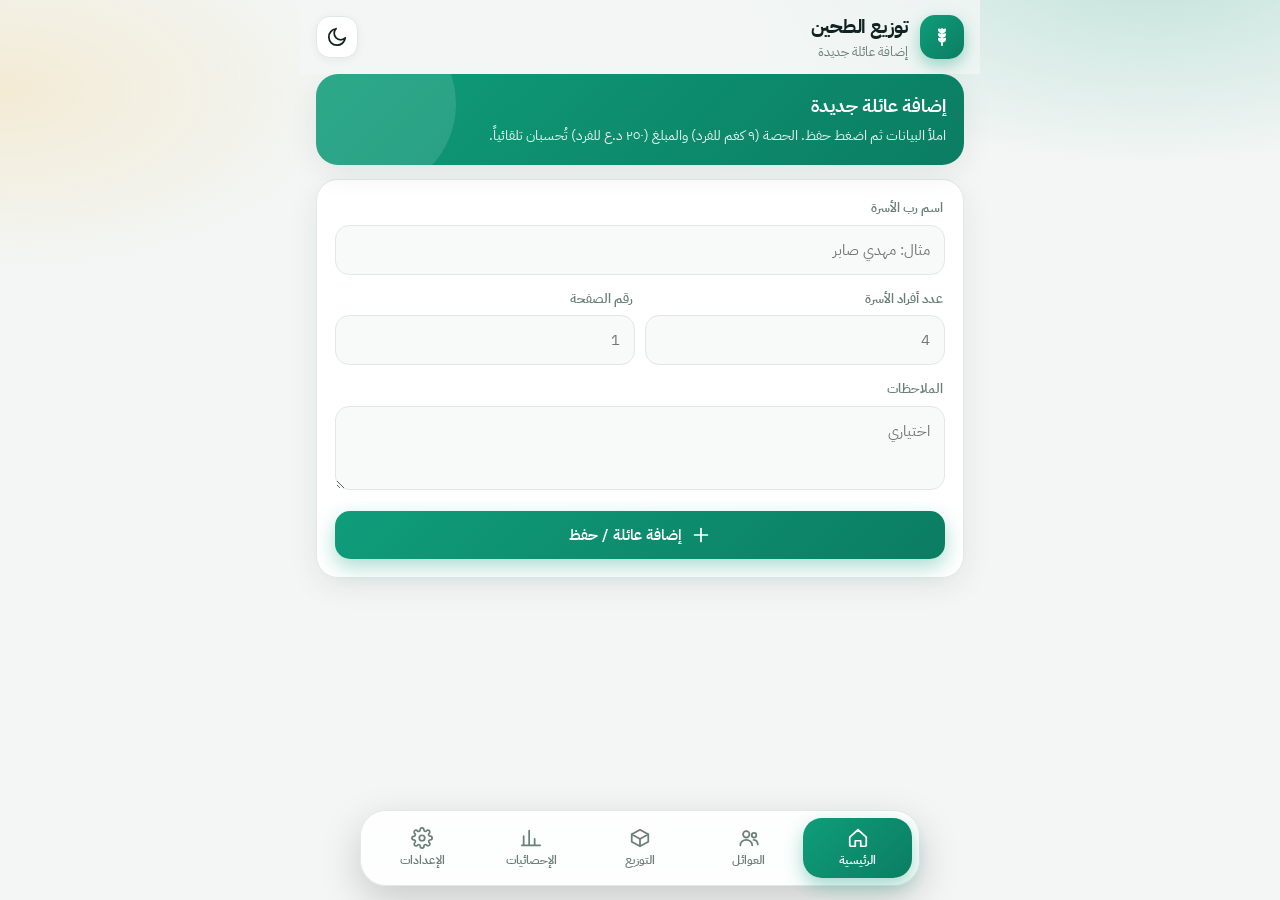
==== app/src/main/assets/index.html @ 9b593fbb "Organize Android project and add APK build workflow with flour icon" ====
<!DOCTYPE html>
<html lang="ar" dir="rtl">
<head>
<meta charset="UTF-8">
<meta name="viewport" content="width=device-width,initial-scale=1,viewport-fit=cover,user-scalable=no">
<meta name="theme-color" content="#0f9d7a">
<meta name="apple-mobile-web-app-capable" content="yes">
<meta name="mobile-web-app-capable" content="yes">
<title>توزيع الطحين</title>
<link rel="manifest" href="manifest.json">
<link rel="icon" href="icon.svg" type="image/svg+xml">
<link rel="preconnect" href="https://fonts.googleapis.com">
<link rel="preconnect" href="https://fonts.gstatic.com" crossorigin>
<link href="https://fonts.googleapis.com/css2?family=IBM+Plex+Sans+Arabic:wght@400;500;600;700&family=Tajawal:wght@400;500;700;800&display=swap" rel="stylesheet">
<style>
:root{
  --bg:#f3f6f5;--bg2:#e6efec;--card:#ffffff;--card2:#f7faf9;--text:#10231e;--muted:#6b7f79;--line:#e0e9e6;
  --pri:#0f9d7a;--pri2:#0b7d62;--pri-soft:#dff5ee;--gold:#f5b942;--gold-soft:#fff3d6;
  --red:#e5484d;--red-soft:#fdeaea;--blue:#3b82f6;--blue-soft:#e6f0ff;--amber:#e08a00;--amber-soft:#fff1d9;
  --shadow:0 8px 30px rgba(16,35,30,.08);--shadow2:0 2px 10px rgba(16,35,30,.06);--r:22px;
  --font:'IBM Plex Sans Arabic','Tajawal',system-ui,-apple-system,'Segoe UI',Tahoma,sans-serif;
}
[data-theme=dark]{
  --bg:#0b1512;--bg2:#10201b;--card:#13241f;--card2:#183029;--text:#e8f3ef;--muted:#8fa8a0;--line:#223a33;
  --pri:#21c49b;--pri2:#16a681;--pri-soft:#12392f;--gold:#f5c35c;--gold-soft:#3a2f14;
  --red:#ff6b70;--red-soft:#3a1a1c;--blue:#6aa3ff;--blue-soft:#14284a;--amber:#ffb23f;--amber-soft:#3a2b10;
  --shadow:0 8px 30px rgba(0,0,0,.35);--shadow2:0 2px 10px rgba(0,0,0,.3);
}
*{box-sizing:border-box;-webkit-tap-highlight-color:transparent}
html,body{margin:0;padding:0}
body{font-family:var(--font);background:var(--bg);color:var(--text);min-height:100vh;overflow-x:hidden;font-size:15px;line-height:1.6}
body::before{content:"";position:fixed;inset:0;z-index:-1;background:
  radial-gradient(600px 300px at 90% -5%,color-mix(in srgb,var(--pri) 22%,transparent),transparent 70%),
  radial-gradient(500px 260px at 0% 10%,color-mix(in srgb,var(--gold) 18%,transparent),transparent 70%)}
button,input,select,textarea{font-family:inherit;font-size:inherit;color:inherit}
.app{max-width:680px;margin:0 auto;padding:0 16px calc(120px + env(safe-area-inset-bottom))}
header.top{position:sticky;top:0;z-index:20;margin:0 -16px;padding:calc(12px + env(safe-area-inset-top)) 16px 12px;display:flex;align-items:center;gap:12px;
  background:color-mix(in srgb,var(--bg) 78%,transparent);backdrop-filter:blur(16px);-webkit-backdrop-filter:blur(16px)}
.logo{width:44px;height:44px;border-radius:15px;background:linear-gradient(135deg,var(--pri),var(--pri2));display:grid;place-items:center;color:#fff;box-shadow:0 6px 16px color-mix(in srgb,var(--pri) 40%,transparent)}
.titles{flex:1;min-width:0}
.titles h1{margin:0;font-size:19px;font-weight:700;letter-spacing:-.2px}
.titles p{margin:0;font-size:12.5px;color:var(--muted)}
.icon-btn{width:42px;height:42px;border-radius:14px;border:1px solid var(--line);background:var(--card);display:grid;place-items:center;cursor:pointer;box-shadow:var(--shadow2);transition:.2s}
.icon-btn:active{transform:scale(.92)}
svg.i{width:22px;height:22px;stroke:currentColor;fill:none;stroke-width:1.9;stroke-linecap:round;stroke-linejoin:round;flex:none}
/* pages */
main{position:relative}
.page{display:none}
.page.active{display:block}
.page.from-left{animation:fromLeft .38s cubic-bezier(.2,.8,.2,1)}
.page.from-right{animation:fromRight .38s cubic-bezier(.2,.8,.2,1)}
.page.fade{animation:fade .3s ease}
@keyframes fromLeft{from{opacity:0;transform:translateX(-46px) scale(.98)}to{opacity:1;transform:none}}
@keyframes fromRight{from{opacity:0;transform:translateX(46px) scale(.98)}to{opacity:1;transform:none}}
@keyframes fade{from{opacity:0}to{opacity:1}}
.page-title{display:flex;align-items:center;gap:10px;margin:8px 2px 14px}
.page-title h2{margin:0;font-size:22px;font-weight:700}
.page-title .pill{margin-inline-start:auto}
.card{background:var(--card);border:1px solid var(--line);border-radius:var(--r);padding:18px;box-shadow:var(--shadow);margin-bottom:14px}
.hero{background:linear-gradient(135deg,var(--pri),var(--pri2));color:#fff;border:none;position:relative;overflow:hidden}
.hero::after{content:"";position:absolute;width:180px;height:180px;border-radius:50%;background:rgba(255,255,255,.12);left:-40px;top:-60px}
.hero h3{margin:0 0 4px;font-size:18px}.hero p{margin:0;opacity:.9;font-size:13.5px}
label.f{display:block;font-size:13px;font-weight:600;color:var(--muted);margin:0 2px 6px}
.field{margin-bottom:14px}
input[type=text],input[type=number],input[type=password],input[type=url],input[type=search],select,textarea{
  width:100%;padding:13px 14px;border-radius:14px;border:1.5px solid var(--line);background:var(--card2);outline:none;transition:.2s;appearance:none;-webkit-appearance:none}
textarea{resize:vertical;min-height:84px}
input:focus,select:focus,textarea:focus{border-color:var(--pri);box-shadow:0 0 0 4px color-mix(in srgb,var(--pri) 18%,transparent);background:var(--card)}
select{background-image:url("data:image/svg+xml,%3Csvg xmlns='http://www.w3.org/2000/svg' width='14' height='14' viewBox='0 0 24 24' fill='none' stroke='%23889' stroke-width='2.5'%3E%3Cpath d='M6 9l6 6 6-6'/%3E%3C/svg%3E");background-repeat:no-repeat;background-position:14px center;padding-inline-start:36px}
.search{position:relative}
.search svg{position:absolute;inset-inline-start:14px;top:50%;transform:translateY(-50%);color:var(--muted);width:20px;height:20px}
.search input{padding-inline-start:44px}
.btn{display:inline-flex;align-items:center;justify-content:center;gap:8px;padding:13px 18px;border-radius:15px;border:none;font-weight:600;cursor:pointer;transition:.18s;background:var(--pri-soft);color:var(--pri2);white-space:nowrap}
[data-theme=dark] .btn{color:var(--pri)}
.btn:active{transform:scale(.96)}
.btn.primary{background:linear-gradient(135deg,var(--pri),var(--pri2));color:#fff;box-shadow:0 8px 20px color-mix(in srgb,var(--pri) 35%,transparent)}
.btn.danger{background:var(--red-soft);color:var(--red)}
.btn.gold{background:var(--gold-soft);color:var(--amber)}
.btn.blue{background:var(--blue-soft);color:var(--blue)}
.btn.ghost{background:var(--card2);color:var(--text);border:1px solid var(--line)}
.btn.block{width:100%}
.btn.sm{padding:9px 12px;font-size:13px;border-radius:12px}
.btn[disabled]{opacity:.5;pointer-events:none}
.row{display:flex;gap:10px;flex-wrap:wrap}
.row>*{flex:1}
.muted{color:var(--muted)}
.pill{display:inline-flex;align-items:center;gap:6px;padding:4px 11px;border-radius:99px;font-size:12.5px;font-weight:600;background:var(--pri-soft);color:var(--pri2)}
[data-theme=dark] .pill{color:var(--pri)}
.pill.full{background:var(--pri-soft);color:var(--pri2)}
.pill.part{background:var(--amber-soft);color:var(--amber)}
.pill.none{background:var(--red-soft);color:var(--red)}
.pill.ok{background:var(--pri-soft);color:var(--pri2)}
.pill.bad{background:var(--red-soft);color:var(--red)}
.sticky-tools{position:sticky;top:calc(68px + env(safe-area-inset-top));z-index:10;background:color-mix(in srgb,var(--bg) 85%,transparent);backdrop-filter:blur(12px);-webkit-backdrop-filter:blur(12px);margin:0 -16px 12px;padding:6px 16px}
/* family card */
.fam-head{display:flex;gap:12px;align-items:center;margin-bottom:12px}
.avatar{width:46px;height:46px;border-radius:16px;background:linear-gradient(135deg,var(--gold),#ec9c1d);color:#fff;font-weight:800;display:grid;place-items:center;font-size:19px}
.fam-head h3{margin:0;font-size:17px;font-weight:700}
.grid2{display:grid;grid-template-columns:1fr 1fr;gap:8px}
.kv{background:var(--card2);border:1px solid var(--line);border-radius:14px;padding:10px 12px}
.kv small{display:block;color:var(--muted);font-size:12px}
.kv b{font-size:15px;font-weight:700}
.kv.wide{grid-column:1/-1}
.note{margin-top:10px;background:var(--gold-soft);color:var(--amber);padding:9px 12px;border-radius:12px;font-size:13.5px}
.linked{margin-top:10px;background:var(--blue-soft);color:var(--blue);padding:9px 12px;border-radius:12px;font-size:13.5px}
.actions{display:grid;grid-template-columns:1fr 1fr;gap:8px;margin-top:12px}
/* dist */
.line{display:flex;justify-content:space-between;gap:10px;padding:9px 0;border-bottom:1px dashed var(--line)}
.line:last-of-type{border-bottom:none}
.line span:first-child{color:var(--muted)}
.line b{font-weight:600;text-align:left}
.check{display:flex;align-items:center;gap:12px;padding:13px 14px;border:1.5px solid var(--line);border-radius:16px;background:var(--card2);cursor:pointer;margin-top:10px;transition:.2s;user-select:none}
.check input{display:none}
.check .box{width:26px;height:26px;border-radius:9px;border:2px solid var(--muted);display:grid;place-items:center;transition:.2s;flex:none;color:transparent}
.check input:checked+.box{background:var(--pri);border-color:var(--pri);color:#fff}
.check input:checked~.t{color:var(--pri2)}
.check.off{opacity:.55;pointer-events:none}
.seg{display:flex;background:var(--card2);border:1px solid var(--line);border-radius:15px;padding:4px;gap:4px;margin-bottom:12px}
.seg button{flex:1;border:none;background:none;padding:10px;border-radius:12px;font-weight:600;cursor:pointer;color:var(--muted);transition:.2s}
.seg button.on{background:var(--card);color:var(--pri2);box-shadow:var(--shadow2)}
[data-theme=dark] .seg button.on{color:var(--pri)}
.member-mini{display:flex;align-items:center;justify-content:space-between;padding:10px 12px;background:var(--card2);border:1px solid var(--line);border-radius:14px;margin-top:8px}
.joint-tag{display:inline-flex;gap:6px;align-items:center;font-size:12.5px;color:var(--blue);background:var(--blue-soft);padding:3px 10px;border-radius:99px;font-weight:600}
.varmark{display:flex;align-items:center;justify-content:space-between;gap:8px;margin-bottom:12px;padding:9px 12px;border-radius:12px;font-weight:700;font-size:13.5px}
.varmark.add{background:var(--pri-soft);color:var(--pri2)}.varmark.del{background:var(--red-soft);color:var(--red)}
.varmark small{font-weight:500;opacity:.8}.varmark button{border:none;background:rgba(0,0,0,.08);color:inherit;border-radius:9px;padding:4px 10px;cursor:pointer;font-weight:600}
.empty{text-align:center;color:var(--muted);padding:38px 12px}
.empty svg{width:54px;height:54px;opacity:.5;margin-bottom:8px}
/* stats */
.stats{display:grid;grid-template-columns:1fr 1fr;gap:10px;margin-bottom:14px}
.stat{background:var(--card);border:1px solid var(--line);border-radius:20px;padding:14px;box-shadow:var(--shadow2)}
.stat small{color:var(--muted);font-size:12.5px;display:block}
.stat b{font-size:22px;font-weight:800;display:block;margin-top:2px}
.stat .s{font-size:12.5px;color:var(--muted)}
.stat.g{background:linear-gradient(135deg,var(--pri),var(--pri2));color:#fff;border:none}
.stat.g small,.stat.g .s{color:rgba(255,255,255,.85)}
.stat.y{background:linear-gradient(135deg,var(--gold),#ec9c1d);color:#fff;border:none}
.stat.y small,.stat.y .s{color:rgba(255,255,255,.9)}
details.acc{background:var(--card);border:1px solid var(--line);border-radius:20px;margin-bottom:10px;box-shadow:var(--shadow2);overflow:hidden}
details.acc summary{list-style:none;padding:15px 16px;font-weight:700;cursor:pointer;display:flex;align-items:center;gap:10px}
details.acc summary::-webkit-details-marker{display:none}
details.acc summary .chev{margin-inline-start:auto;transition:.25s}
details.acc[open] summary .chev{transform:rotate(180deg)}
details.acc .body{padding:0 16px 16px}
ol.names{margin:12px 0 0;padding:0;list-style:none;counter-reset:n;max-height:340px;overflow:auto}
ol.names li{counter-increment:n;display:flex;gap:12px;align-items:center;padding:10px 4px;border-bottom:1px dashed var(--line)}
ol.names li::before{content:counter(n);min-width:30px;height:30px;border-radius:10px;background:var(--pri-soft);color:var(--pri2);font-weight:700;font-size:13px;display:grid;place-items:center}
[data-theme=dark] ol.names li::before{color:var(--pri)}
.chips{display:flex;flex-wrap:wrap;gap:8px}
.chip{padding:10px 16px;border-radius:14px;border:1.5px solid var(--line);background:var(--card2);cursor:pointer;font-weight:600;transition:.2s}
.chip.on{background:var(--pri);color:#fff;border-color:var(--pri);box-shadow:0 6px 14px color-mix(in srgb,var(--pri) 30%,transparent)}
/* nav */
nav.dock{position:fixed;z-index:30;bottom:calc(14px + env(safe-area-inset-bottom));left:50%;transform:translateX(-50%);width:min(560px,calc(100% - 24px));
  display:flex;padding:7px;border-radius:26px;background:color-mix(in srgb,var(--card) 82%,transparent);backdrop-filter:blur(22px);-webkit-backdrop-filter:blur(22px);
  border:1px solid var(--line);box-shadow:0 14px 40px rgba(0,0,0,.18)}
nav.dock button{flex:1;border:none;background:none;display:flex;flex-direction:column;align-items:center;gap:3px;padding:9px 2px;border-radius:19px;color:var(--muted);font-size:11.5px;font-weight:600;cursor:pointer;transition:.28s}
nav.dock button.on{background:linear-gradient(135deg,var(--pri),var(--pri2));color:#fff;box-shadow:0 8px 18px color-mix(in srgb,var(--pri) 38%,transparent)}
nav.dock button:active{transform:scale(.93)}
/* sheet */
.sheet-wrap{position:fixed;inset:0;z-index:50;background:rgba(5,15,12,.5);backdrop-filter:blur(4px);display:none;align-items:flex-end;justify-content:center}
.sheet-wrap.show{display:flex;animation:fade .2s}
.sheet{width:min(680px,100%);max-height:90vh;overflow:auto;background:var(--card);border-radius:28px 28px 0 0;padding:12px 18px calc(24px + env(safe-area-inset-bottom));animation:up .32s cubic-bezier(.2,.8,.2,1)}
@keyframes up{from{transform:translateY(60%);opacity:.4}to{transform:none;opacity:1}}
.sheet .grab{width:44px;height:5px;border-radius:9px;background:var(--line);margin:0 auto 14px}
.sheet h3{margin:0 0 14px;font-size:19px}
.numgrid{display:grid;grid-template-columns:repeat(5,1fr);gap:8px}
.numgrid button{padding:14px 0;border-radius:14px;border:1.5px solid var(--line);background:var(--card2);font-weight:700;font-size:16px;cursor:pointer}
.numgrid button:active{background:var(--pri);color:#fff}
.pick{display:flex;align-items:center;gap:12px;padding:12px;border:1px solid var(--line);border-radius:14px;margin-top:8px;cursor:pointer;background:var(--card2)}
.pick input{width:22px;height:22px;accent-color:var(--pri)}
#toast{position:fixed;z-index:70;top:calc(16px + env(safe-area-inset-top));left:50%;transform:translate(-50%,-120px);background:var(--text);color:var(--bg);padding:12px 18px;border-radius:16px;font-weight:600;max-width:90%;text-align:center;transition:.4s cubic-bezier(.2,.8,.2,1);box-shadow:var(--shadow)}
#toast.show{transform:translate(-50%,0)}
.section-h{font-weight:700;margin:18px 4px 10px;display:flex;align-items:center;gap:8px}
.hint{font-size:12.5px;color:var(--muted);margin-top:8px}
.clock{font-variant-numeric:tabular-nums}
@media (max-width:380px){.actions{grid-template-columns:1fr}.numgrid{grid-template-columns:repeat(4,1fr)}}
</style>
</head>
<body>
<div class="app">
  <header class="top">
    <div class="logo"><svg class="i" viewBox="0 0 24 24"><path d="M12 3v18M12 7c-2 0-3.5-1.4-3.5-3.2C10.2 3.8 12 5 12 7zM12 7c2 0 3.5-1.4 3.5-3.2C13.8 3.8 12 5 12 7zM12 12c-2 0-3.5-1.4-3.5-3.2C10.2 8.8 12 10 12 12zM12 12c2 0 3.5-1.4 3.5-3.2C13.8 8.8 12 10 12 12zM12 17c-2 0-3.5-1.4-3.5-3.2C10.2 13.8 12 15 12 17zM12 17c2 0 3.5-1.4 3.5-3.2C13.8 13.8 12 15 12 17z"/></svg></div>
    <div class="titles"><h1>توزيع الطحين</h1><p id="subtitle">إدارة العوائل والحصص الشهرية</p></div>
    <button class="icon-btn" id="themeBtn" title="الوضع" aria-label="تبديل الوضع"></button>
  </header>

  <main id="main">
    <!-- 1 الرئيسية -->
    <section class="page active" id="p0">
      <div class="card hero"><h3>إضافة عائلة جديدة</h3><p>املأ البيانات ثم اضغط حفظ. الحصة (٩ كغم للفرد) والمبلغ (٢٥٠ د.ع للفرد) تُحسبان تلقائياً.</p></div>
      <form class="card" id="addForm" autocomplete="off">
        <div class="field"><label class="f">اسم رب الأسرة</label><input type="text" id="aName" placeholder="مثال: مهدي صابر" required></div>
        <div class="row">
          <div class="field"><label class="f">عدد أفراد الأسرة</label><input type="number" id="aMembers" inputmode="numeric" min="1" placeholder="4" required></div>
          <div class="field"><label class="f">رقم الصفحة</label><input type="text" id="aPage" inputmode="numeric" placeholder="1" required></div>
        </div>
        <div class="field"><label class="f">الملاحظات</label><textarea id="aNotes" placeholder="اختياري"></textarea></div>
        <button class="btn primary block" type="submit" id="addBtn"></button>
      </form>
    </section>

    <!-- 2 العوائل -->
    <section class="page" id="p1">
      <div class="page-title"><h2>العوائل</h2><span class="pill" id="famCount">0</span></div>
      <div class="sticky-tools"><div class="search"><svg class="i" viewBox="0 0 24 24"><circle cx="11" cy="11" r="7"/><path d="M20 20l-3.5-3.5"/></svg><input type="search" id="famSearch" placeholder="ابحث بالاسم أو رقم الصفحة"></div></div>
      <div class="row" style="margin-bottom:14px">
        <button class="btn blue" id="famBackup"></button>
        <button class="btn gold" id="famRestore"></button>
        <input type="file" id="famRestoreFile" accept=".json,application/json" hidden>
      </div>
      <div id="famList"></div>
    </section>

    <!-- 3 التوزيع -->
    <section class="page" id="p2">
      <div class="page-title"><h2>التوزيع</h2></div>
      <div class="card">
        <div class="row">
          <div class="field"><label class="f">السنة</label><select id="dYear"></select></div>
          <div class="field"><label class="f">الشهر</label><select id="dMonth"></select></div>
        </div>
        <div class="field"><label class="f">اسم الموزّع</label><input type="text" id="dDist" placeholder="يُحفظ تلقائياً لهذا الشهر"></div>
        <div class="line"><span>الوقت والتاريخ</span><b class="clock" id="dClock">—</b></div>
        <div class="hint" id="dHint"></div>
      </div>
      <div class="search" style="margin-bottom:14px"><svg class="i" viewBox="0 0 24 24"><circle cx="11" cy="11" r="7"/><path d="M20 20l-3.5-3.5"/></svg><input type="search" id="dSearch" placeholder="ابحث عن العائلة المراد التوزيع لها"></div>
      <div id="dResults"></div>
    </section>

    <!-- 4 الإحصائيات -->
    <section class="page" id="p3">
      <div class="page-title"><h2>الإحصائيات</h2></div>
      <div class="card"><div class="row">
        <div class="field" style="margin:0"><label class="f">السنة</label><select id="sYear"></select></div>
        <div class="field" style="margin:0"><label class="f">الشهر</label><select id="sMonth"></select></div>
      </div></div>
      <div class="stats" id="statsGrid"></div>
      <div id="statLists"></div>
      <div class="card" style="margin-top:16px">
        <div class="section-h" style="margin-top:0"><span id="expIcon"></span> تصدير وطباعة القوائم</div>
        <label class="f">صيغة الملف</label>
        <div class="chips" id="fmtChips">
          <div class="chip on" data-v="docx">Word .docx</div><div class="chip" data-v="xlsx">Excel .xlsx</div><div class="chip" data-v="pdf">PDF</div><div class="chip" data-v="txt">TXT</div><div class="chip" data-v="html">HTML</div>
        </div>
        <div class="field" style="margin-top:14px"><label class="f">القائمة المطلوبة</label>
          <select id="expList"><option value="all">قائمة أسماء الأسر بالكامل</option><option value="full">قائمة الأسر المستلمة بالكامل</option><option value="part">قائمة الأسر المستلمة بشكل جزئي</option><option value="none">قائمة الأسر غير المستلمة إطلاقاً</option></select></div>
        <div class="row"><button class="btn primary" id="expDown"></button><button class="btn blue" id="expShare"></button><button class="btn ghost" id="expPrint"></button></div>
        <div class="hint">يُنشأ ملف حقيقي بالصيغة المختارة ويُحفظ في ملفات الهاتف ويفتح بأي قارئ ملفات.</div>
      </div>
    </section>

    <!-- 5 الإعدادات -->
    <section class="page" id="p4">
      <div class="page-title"><h2>الإعدادات</h2></div>
      <div class="card">
        <div class="section-h" style="margin-top:0"><span class="ico" data-i="save"></span> النسخ الاحتياطي الكامل</div>
        <div class="row"><button class="btn primary" id="fullBackup"></button><button class="btn gold" id="fullRestore"></button></div>
        <input type="file" id="fullRestoreFile" accept=".json,application/json" hidden>
        <div class="hint">النسخة الكاملة تشمل العوائل وسجل التوزيع والإعدادات (بدون رمز البوت).</div>
      </div>
      <div class="card">
        <div class="section-h" style="margin-top:0"><span class="ico" data-i="cloud"></span> المزامنة Google Sheets</div>
        <div class="field"><label class="f">رابط Google Apps Script</label><input type="url" id="sheetUrl" placeholder="https://script.google.com/macros/s/.../exec" dir="ltr"></div>
        <button class="btn primary block" id="sheetSave"></button>
        <div class="line" style="margin-top:8px"><span>حالة المزامنة</span><b><span class="pill none" id="sheetStatus">غير جاهز</span></b></div>
        <div class="row" style="margin-top:8px"><button class="btn blue" id="sheetSync"></button><button class="btn gold" id="sheetRestore"></button></div>
        <div class="hint" id="sheetLast"></div>
      </div>
      <div class="card">
        <div class="section-h" style="margin-top:0"><span class="ico" data-i="send"></span> إشعارات Telegram</div>
        <p class="muted" style="margin-top:0;font-size:13.5px">أدخل توكن البوت فقط. سيبحث التطبيق تلقائياً عن آخر قروب/مجموعة أرسل فيها البوت أو استلم منها رسالة، ويحفظ Chat ID داخلياً. لا تحتاج إلى إدخال Chat ID يدوياً.</p>
        <div class="field"><label class="f">توكن بوت Telegram</label><input type="password" id="tgToken" placeholder="123456789:AA..." dir="ltr" autocomplete="off"></div>
        <div class="row"><button class="btn primary" id="tgSave"></button><button class="btn blue" id="tgDiscover"></button><button class="btn ghost" id="tgTest"></button></div>
        <div class="line" style="margin-top:8px"><span>الحالة</span><b><span class="pill none" id="tgStatus">غير مُهيّأ</span></b></div>
        <div class="hint" id="tgChatInfo"></div>
      </div>
      <div class="card">
        <div class="section-h" style="margin-top:0"><span class="ico" data-i="moon"></span> المظهر</div>
        <div class="seg" id="themeSeg"><button data-v="auto">تلقائي</button><button data-v="light">فاتح</button><button data-v="dark">داكن</button></div>
      </div>
    </section>
  </main>
</div>

<nav class="dock" id="dock"></nav>
<div class="sheet-wrap" id="sheetWrap"><div class="sheet" id="sheet"></div></div>
<div id="toast"></div>

<script>
'use strict';
/* ========= ثوابت ========= */
const KEY='flourApp.v1', TOK_KEY='flourApp.tgToken';
const KG_PER_PERSON=9, PRICE_PER_PERSON=250, BAG=50;
const DEFAULT_SHEET='https://script.google.com/macros/s/AKfycbznQEkShjF-xUKw6oqso3JF8F31Gde44X9k23e41LhGQbSF8SHQ4VacNKlEAMklmOKa/exec';
const MONTHS=['يناير','فبراير','مارس','أبريل','مايو','يونيو','يوليو','أغسطس','سبتمبر','أكتوبر','نوفمبر','ديسمبر'];
const PAGES=[['home','الرئيسية'],['users','العوائل'],['box','التوزيع'],['chart','الإحصائيات'],['gear','الإعدادات']];
const SUB=['إضافة عائلة جديدة','قائمة العوائل والحصص','تسجيل استلام الحصص','أرقام وقوائم الشهر','النسخ والمزامنة والإشعارات'];

/* ========= أيقونات ========= */
const IC={
 home:'<path d="M3 11l9-8 9 8v9a1 1 0 0 1-1 1h-5v-6H9v6H4a1 1 0 0 1-1-1z"/>',
 users:'<circle cx="9" cy="8" r="3.5"/><path d="M2.5 20c0-3.5 3-6 6.5-6s6.5 2.5 6.5 6"/><circle cx="17.5" cy="9" r="2.5"/><path d="M17 14c2.8.2 4.5 2.3 4.5 5"/>',
 box:'<path d="M21 8l-9-5-9 5 9 5 9-5z"/><path d="M3 8v8l9 5 9-5V8M12 13v8"/>',
 chart:'<path d="M4 20V10M10 20V4M16 20v-7M22 20H2"/>',
 gear:'<circle cx="12" cy="12" r="3"/><path d="M19.4 15a1.7 1.7 0 0 0 .3 1.8l.1.1a2 2 0 1 1-2.8 2.8l-.1-.1a1.7 1.7 0 0 0-1.8-.3 1.7 1.7 0 0 0-1 1.5V21a2 2 0 1 1-4 0v-.1a1.7 1.7 0 0 0-1.1-1.5 1.7 1.7 0 0 0-1.8.3l-.1.1a2 2 0 1 1-2.8-2.8l.1-.1a1.7 1.7 0 0 0 .3-1.8 1.7 1.7 0 0 0-1.5-1H3a2 2 0 1 1 0-4h.1a1.7 1.7 0 0 0 1.5-1.1 1.7 1.7 0 0 0-.3-1.8l-.1-.1a2 2 0 1 1 2.8-2.8l.1.1a1.7 1.7 0 0 0 1.8.3H9a1.7 1.7 0 0 0 1-1.5V3a2 2 0 1 1 4 0v.1a1.7 1.7 0 0 0 1 1.5 1.7 1.7 0 0 0 1.8-.3l.1-.1a2 2 0 1 1 2.8 2.8l-.1.1a1.7 1.7 0 0 0-.3 1.8V9a1.7 1.7 0 0 0 1.5 1H21a2 2 0 1 1 0 4h-.1a1.7 1.7 0 0 0-1.5 1z"/>',
 plus:'<path d="M12 5v14M5 12h14"/>', minus:'<path d="M5 12h14"/>',
 edit:'<path d="M12 20h9"/><path d="M16.5 3.5a2.1 2.1 0 0 1 3 3L7 19l-4 1 1-4z"/>',
 trash:'<path d="M3 6h18M8 6V4h8v2M19 6l-1 14H6L5 6M10 11v6M14 11v6"/>',
 link:'<path d="M10 14a5 5 0 0 0 7 0l3-3a5 5 0 0 0-7-7l-1 1"/><path d="M14 10a5 5 0 0 0-7 0l-3 3a5 5 0 0 0 7 7l1-1"/>',
 swap:'<path d="M7 4l-4 4 4 4M3 8h14M17 20l4-4-4-4M21 16H7"/>',
 save:'<path d="M5 3h11l4 4v13a1 1 0 0 1-1 1H5a1 1 0 0 1-1-1V4a1 1 0 0 1 1-1z"/><path d="M8 3v5h7M8 21v-7h8v7"/>',
 down:'<path d="M12 3v12M7 10l5 5 5-5M4 21h16"/>', up:'<path d="M12 21V9M7 14l5-5 5 5M4 3h16"/>',
 share:'<circle cx="18" cy="5" r="3"/><circle cx="6" cy="12" r="3"/><circle cx="18" cy="19" r="3"/><path d="M8.6 10.7l6.8-4.4M8.6 13.3l6.8 4.4"/>',
 print:'<path d="M6 9V3h12v6M6 18H4a1 1 0 0 1-1-1v-6a2 2 0 0 1 2-2h14a2 2 0 0 1 2 2v6a1 1 0 0 1-1 1h-2"/><path d="M6 14h12v7H6z"/>',
 cloud:'<path d="M7 18a5 5 0 1 1 .9-9.9A6 6 0 0 1 19 10.5 4 4 0 0 1 18 18z"/>',
 send:'<path d="M22 2L11 13M22 2l-7 20-4-9-9-4z"/>',
 moon:'<path d="M21 13A9 9 0 1 1 11 3a7 7 0 0 0 10 10z"/>',
 sun:'<circle cx="12" cy="12" r="4"/><path d="M12 2v2M12 20v2M4.9 4.9l1.4 1.4M17.7 17.7l1.4 1.4M2 12h2M20 12h2M4.9 19.1l1.4-1.4M17.7 6.3l1.4-1.4"/>',
 check:'<path d="M5 12l5 5 9-10"/>', search:'<circle cx="11" cy="11" r="7"/><path d="M20 20l-3.5-3.5"/>',
 chev:'<path d="M6 9l6 6 6-6"/>', undo:'<path d="M3 7v6h6M3 13a9 9 0 1 0 3-7"/>', file:'<path d="M14 3H6a1 1 0 0 0-1 1v16a1 1 0 0 0 1 1h12a1 1 0 0 0 1-1V8z"/><path d="M14 3v5h5"/>'
};
const ic=(n,s)=>`<svg class="i" viewBox="0 0 24 24"${s?` style="width:${s}px;height:${s}px"`:''}>${IC[n]||''}</svg>`;


/* ========= Android Filesystem / Share bridge ========= */
function blobToBase64(blob){
  return new Promise((resolve,reject)=>{
    const r=new FileReader();
    r.onload=()=>resolve(String(r.result).split(',')[1]||'');
    r.onerror=reject;
    r.readAsDataURL(blob);
  });
}
async function nativeSaveBlob(blob,name,openAfter=false){
  if(!window.AndroidBridge)return false;
  try{
    const b64=await blobToBase64(blob);
    window.AndroidBridge.saveFile(name,blob.type||'application/octet-stream',b64,!!openAfter);
    return true;
  }catch(e){return false}
}
async function nativeShareBlob(blob,name){
  if(!window.AndroidBridge)return false;
  try{
    const b64=await blobToBase64(blob);
    window.AndroidBridge.shareFile(name,blob.type||'application/octet-stream',b64);
    return true;
  }catch(e){return false}
}

/* ========= أدوات ========= */
const $=(s,r=document)=>r.querySelector(s), $$=(s,r=document)=>[...r.querySelectorAll(s)];
const esc=s=>String(s??'').replace(/[&<>"']/g,c=>({'&':'&amp;','<':'&lt;','>':'&gt;','"':'&quot;',"'":'&#39;'}[c]));
const nf=n=>Number(n||0).toLocaleString('en-US');
const norm=s=>String(s||'').replace(/[٠-٩]/g,d=>'٠١٢٣٤٥٦٧٨٩'.indexOf(d)).toLowerCase().replace(/[\u064B-\u0652\u0640]/g,'').replace(/[أإآٱ]/g,'ا').replace(/ى/g,'ي').replace(/ة/g,'ه').replace(/\s+/g,' ').trim();
const uid=()=>Date.now().toString(36)+Math.random().toString(36).slice(2,7);
const fmtDT=ts=>{const d=new Date(ts);return d.toLocaleDateString('ar-EG')+' — '+d.toLocaleTimeString('ar-EG',{hour:'2-digit',minute:'2-digit'})};
let toastT; function toast(m){const t=$('#toast');t.textContent=m;t.classList.add('show');clearTimeout(toastT);toastT=setTimeout(()=>t.classList.remove('show'),2800)}
function confirmSheet(msg,yes,no='إلغاء'){return new Promise(res=>{openSheet(`<h3>تأكيد</h3><p style="margin:0 0 16px">${msg}</p><div class="row"><button class="btn danger" id="cY">${yes}</button><button class="btn ghost" id="cN">${no}</button></div>`);$('#cY').onclick=()=>{closeSheet();res(true)};$('#cN').onclick=()=>{closeSheet();res(false)};})}

/* ========= البيانات ========= */
const defaults=()=>({families:[],dist:{},queue:[],settings:{sheetUrl:DEFAULT_SHEET,tgChat:'',tgChatTitle:'',theme:'auto',lastSync:0}});
function load(){try{const d=JSON.parse(localStorage.getItem(KEY));if(d&&Array.isArray(d.families)){const df=defaults();return Object.assign(df,d,{settings:Object.assign(df.settings,d.settings||{})})}}catch(e){}return defaults()}
let db=load();
const save=()=>localStorage.setItem(KEY,JSON.stringify(db));
const getTok=()=>localStorage.getItem(TOK_KEY)||'';
const byId=id=>db.families.find(f=>f.id===id);
const split=kg=>({bags:Math.floor(kg/BAG),rem:kg%BAG});
const bagLabel=kg=>{const s=split(kg);return s.rem===0&&s.bags>0?`${s.bags} كيس`:`${s.bags} كيس و ${s.rem} كغم`};
const now=new Date();
const ui={y:now.getFullYear(),m:now.getMonth()+1,sy:now.getFullYear(),sm:now.getMonth()+1,mode:{},fmt:'docx',listOpen:{}};
const mkey=(y,m)=>y+'-'+m;
function getMonth(y=ui.y,m=ui.m,create=false){const k=mkey(y,m);if(!db.dist[k]){if(!create)return{distributor:'',datetime:null,recs:{}};db.dist[k]={distributor:'',datetime:null,recs:{}}}return db.dist[k]}
function need(f){const s=split(f.flour);return{bags:s.bags,rem:s.rem,hasBag:s.bags>0,hasKg:s.rem>0}}
function recvKg(f,r){const n=need(f);return(r&&r.bags&&n.hasBag?n.bags*BAG:0)+(r&&r.kg&&n.hasKg?n.rem:0)}
function recvAmt(f,kg){return f.flour>0?Math.round(f.amount*kg/f.flour):0}
function statusOf(f,r){const n=need(f);const t=(n.hasBag?1:0)+(n.hasKg?1:0);const d=(n.hasBag&&r&&r.bags?1:0)+(n.hasKg&&r&&r.kg?1:0);if(!t||!d)return'none';return d===t?'full':'part'}
const stLabel={full:'مستلم بالكامل',part:'مستلم جزئي',none:'غير مستلم'};
const sortFams=a=>[...a].sort((x,y)=>{const px=parseFloat(norm(x.page)),py=parseFloat(norm(y.page));if(!isNaN(px)&&!isNaN(py)&&px!==py)return px-py;return x.name.localeCompare(y.name,'ar')});

/* ========= السمة ========= */
function applyTheme(){const t=db.settings.theme;const dark=t==='dark'||(t==='auto'&&matchMedia('(prefers-color-scheme:dark)').matches);document.documentElement.dataset.theme=dark?'dark':'light';$('meta[name=theme-color]').content=dark?'#0b1512':'#0f9d7a';$('#themeBtn').innerHTML=ic(dark?'sun':'moon');$$('#themeSeg button').forEach(b=>b.classList.toggle('on',b.dataset.v===t))}
$('#themeBtn').onclick=()=>{db.settings.theme=document.documentElement.dataset.theme==='dark'?'light':'dark';save();applyTheme()};
$$('#themeSeg button').forEach(b=>b.onclick=()=>{db.settings.theme=b.dataset.v;save();applyTheme()});
matchMedia('(prefers-color-scheme:dark)').addEventListener?.('change',applyTheme);

/* ========= التنقل ========= */
let cur=0;
$('#dock').innerHTML=PAGES.map((p,i)=>`<button data-i="${i}">${ic(p[0])}<span>${p[1]}</span></button>`).join('');
$$('#dock button').forEach(b=>b.onclick=()=>go(+b.dataset.i));
function go(i,first){
  if(i<0||i>=PAGES.length)return;
  const old=$('.page.active');const nw=$('#p'+i);
  const dir=first?'fade':(i>cur?'from-left':'from-right'); // RTL: التالي يأتي من اليسار
  if(old)old.classList.remove('active','from-left','from-right','fade');
  nw.classList.add('active',dir);cur=i;
  $$('#dock button').forEach((b,k)=>b.classList.toggle('on',k===i));
  $('#subtitle').textContent=SUB[i];scrollTo({top:0,behavior:'smooth'});
  if(i===1)renderFamilies();if(i===2)renderDist();if(i===3)renderStats();if(i===4)renderSettings();
}
let tx=0,ty=0,tt=0,skip=false;
document.addEventListener('touchstart',e=>{const t=e.touches[0];tx=t.clientX;ty=t.clientY;tt=Date.now();skip=!!e.target.closest('input,textarea,select,.sheet-wrap,ol.names,.seg')},{passive:true});
document.addEventListener('touchend',e=>{if(skip||$('#sheetWrap').classList.contains('show'))return;const t=e.changedTouches[0];const dx=t.clientX-tx,dy=t.clientY-ty;
  if(Math.abs(dx)>80&&Math.abs(dx)>Math.abs(dy)*2&&Date.now()-tt<600){go(cur+(dx>0?1:-1))}},{passive:true});

/* ========= نافذة سفلية ========= */
function openSheet(html){$('#sheet').innerHTML='<div class="grab"></div>'+html;$('#sheetWrap').classList.add('show')}
function closeSheet(){$('#sheetWrap').classList.remove('show')}
$('#sheetWrap').addEventListener('click',e=>{if(e.target.id==='sheetWrap')closeSheet()});

/* ========= 1) الرئيسية ========= */
$('#addBtn').innerHTML=ic('plus')+' إضافة عائلة / حفظ';
$('#addForm').addEventListener('submit',e=>{
  e.preventDefault();
  const name=$('#aName').value.trim(),members=parseInt($('#aMembers').value,10),page=$('#aPage').value.trim(),notes=$('#aNotes').value.trim();
  if(!name||!(members>0)||!page){toast('أكمل الاسم والعدد ورقم الصفحة');return}
  db.families.push({id:uid(),name,members,page,notes,flour:members*KG_PER_PERSON,amount:members*PRICE_PER_PERSON,linkedIds:[],created:Date.now()});
  save();e.target.reset();toast('تمت إضافة عائلة '+name);autoSync();$('#aName').focus();
});

/* ========= 2) العوائل ========= */
$('#famBackup').innerHTML=ic('down')+' نسخ احتياطي';
$('#famRestore').innerHTML=ic('up')+' استعادة البيانات';
$('#famSearch').addEventListener('input',renderFamilies);
function famCard(f){
  const linked=f.linkedIds.map(byId).filter(Boolean);
  return `<article class="card fam" data-id="${f.id}">
  <div class="fam-head"><div class="avatar">${esc(f.name.trim()[0]||'؟')}</div><div style="flex:1;min-width:0"><h3>${esc(f.name)}</h3><span class="muted">رقم الصفحة ${esc(f.page)}</span></div></div>
  <div class="grid2">
    <div class="kv"><small>عدد أفراد الأسرة</small><b>${f.members}</b></div>
    <div class="kv"><small>المبلغ المستحق</small><b>${nf(f.amount)} د.ع</b></div>
    <div class="kv"><small>حصة الطحين الشهرية</small><b>${nf(f.flour)} كغم</b></div>
    <div class="kv"><small>التفصيل</small><b>${bagLabel(f.flour)}</b></div>
  </div>
  ${f.notes?`<div class="note">📝 ${esc(f.notes)}</div>`:''}
  ${linked.length?`<div class="linked">🔗 العوائل المرتبطة: ${linked.map(l=>esc(l.name)).join('، ')}</div>`:''}
  <div class="actions">
    <button class="btn blue sm" data-act="edit" data-id="${f.id}">${ic('edit',18)} تعديل التفاصيل بالكامل</button>
    <button class="btn gold sm" data-act="vars" data-id="${f.id}">${ic('swap',18)} المتغيرات</button>
    <button class="btn sm" data-act="link" data-id="${f.id}">${ic('link',18)} ربط العوائل</button>
    <button class="btn danger sm" data-act="del" data-id="${f.id}">${ic('trash',18)} حذف العائلة بالكامل</button>
  </div></article>`}
function renderFamilies(){
  const q=norm($('#famSearch').value);
  let list=sortFams(db.families);if(q)list=list.filter(f=>norm(f.name).includes(q)||norm(f.page)===q||norm(f.page).includes(q));
  $('#famCount').textContent=nf(db.families.length)+' عائلة';
  if(!q){$('#famList').innerHTML=`<div class="empty">${ic('search')}<div>${db.families.length?'اكتب اسم العائلة أو رقم الصفحة لعرض بطاقتها':'لم تُضف أي عائلة بعد'}</div></div>`;return}
  $('#famList').innerHTML=list.length?list.slice(0,30).map(famCard).join('')+(list.length>30?`<div class="hint" style="text-align:center">يظهر أول 30 نتيجة — دقّق البحث لتضييق النتائج</div>`:''):`<div class="empty">${ic('users')}<div>لا توجد نتائج مطابقة</div></div>`;
}
function openEdit(id){const f=byId(id);openSheet(`<h3>تعديل التفاصيل بالكامل</h3>
  <div class="field"><label class="f">اسم رب الأسرة</label><input type="text" id="eName" value="${esc(f.name)}"></div>
  <div class="row"><div class="field"><label class="f">عدد الأفراد</label><input type="number" id="eMem" min="1" value="${f.members}"></div><div class="field"><label class="f">رقم الصفحة</label><input type="text" id="ePage" value="${esc(f.page)}"></div></div>
  <div class="field"><label class="f">الملاحظات</label><textarea id="eNotes">${esc(f.notes)}</textarea></div>
  <div class="hint" style="margin:-4px 0 12px">التعديل هنا لا يغيّر الحصة الشهرية ولا المبلغ المستحق (للتغيير استخدم زر المتغيرات).</div>
  <button class="btn primary block" id="eSave">${ic('check')} حفظ التعديلات</button>`);
  $('#eSave').onclick=()=>{const n=$('#eName').value.trim(),m=parseInt($('#eMem').value,10),p=$('#ePage').value.trim();if(!n||!(m>0)||!p){toast('تحقق من البيانات');return}
    Object.assign(f,{name:n,members:m,page:p,notes:$('#eNotes').value.trim()});save();closeSheet();renderFamilies();toast('تم حفظ التعديلات');autoSync()}}
function openVars(id){const f=byId(id);
  openSheet(`<h3>المتغيرات — ${esc(f.name)}</h3><div class="row"><button class="btn primary" id="vAdd">${ic('plus')} إضافة فرد</button><button class="btn danger" id="vDel">${ic('minus')} حذف فرد</button></div><div id="vBody"></div>`);
  const pick=sign=>{ $('#vBody').innerHTML=`<p class="muted" style="margin:16px 0 10px">${sign>0?'اختر عدد الأفراد المراد إضافتهم':'اختر عدد الأفراد المراد حذفهم'} (الحالي: ${f.members})</p><div class="numgrid">${Array.from({length:20},(_,i)=>`<button data-n="${i+1}">${i+1}</button>`).join('')}</div>`;
    $$('#vBody .numgrid button').forEach(b=>b.onclick=()=>{const n=+b.dataset.n;if(sign<0&&f.members-n<1){toast('لا يمكن أن يقل عدد الأفراد عن 1');return}
      f.members+=sign*n;f.flour+=sign*n*KG_PER_PERSON;f.amount+=sign*n*PRICE_PER_PERSON;f.varMark={type:sign>0?'add':'del',n,ts:Date.now()};save();closeSheet();renderFamilies();toast(`أصبح عدد الأفراد ${f.members} — الحصة ${f.flour} كغم — المبلغ ${nf(f.amount)} د.ع`);autoSync()})};
  $('#vAdd').onclick=()=>pick(1);$('#vDel').onclick=()=>pick(-1)}
function openLink(id){const f=byId(id);
  const cands=sortFams(db.families.filter(x=>x.id!==id&&!x.linkedIds.length));
  openSheet(`<h3>ربط العوائل بعائلة ${esc(f.name)}</h3><div class="search"><svg class="i" viewBox="0 0 24 24">${IC.search}</svg><input type="search" id="lSearch" placeholder="ابحث عن العائلة المراد ربطها"></div><div id="lList" style="margin:10px 0 14px"></div><button class="btn primary block" id="lSave">${ic('save')} حفظ المعلومات</button>`);
  const sel=new Set(f.linkedIds);
  const draw=()=>{const q=norm($('#lSearch').value);const l=cands.filter(c=>!q||norm(c.name).includes(q)||norm(c.page)===q);
    $('#lList').innerHTML=l.length?l.map(c=>`<label class="pick"><input type="checkbox" data-id="${c.id}" ${sel.has(c.id)?'checked':''}><div><b>${esc(c.name)}</b><div class="muted" style="font-size:12.5px">صفحة ${esc(c.page)} — ${c.members} أفراد</div></div></label>`).join(''):'<div class="empty">لا توجد عوائل متاحة للربط</div>';
    $$('#lList input').forEach(i=>i.onchange=()=>{i.checked?sel.add(i.dataset.id):sel.delete(i.dataset.id)})};
  draw();$('#lSearch').oninput=draw;
  $('#lSave').onclick=()=>{db.families.forEach(x=>{if(x.id!==id)x.linkedIds=x.linkedIds.filter(i=>!sel.has(i))});f.linkedIds=[...sel];save();closeSheet();renderFamilies();toast('تم حفظ الربط');autoSync()}}
document.addEventListener('click',async e=>{
  const b=e.target.closest('[data-act]');if(!b)return;const id=b.dataset.id;
  if(b.dataset.act==='edit')openEdit(id);
  else if(b.dataset.act==='vars')openVars(id);
  else if(b.dataset.act==='link')openLink(id);
  else if(b.dataset.act==='del'){const f=byId(id);if(await confirmSheet(`هل تود بالفعل حذف عائلة <b>${esc(f.name)}</b> بالكامل؟ لا يمكن التراجع.`,'نعم')){
    db.families=db.families.filter(x=>x.id!==id);db.families.forEach(x=>x.linkedIds=x.linkedIds.filter(i=>i!==id));
    Object.values(db.dist).forEach(m=>delete m.recs[id]);save();renderFamilies();toast('تم حذف العائلة');autoSync()}}
});

/* ========= نسخ احتياطي ========= */
async function downloadBlob(blob,name,openAfter=false){
  if(await nativeSaveBlob(blob,name,openAfter))return;
  const a=document.createElement('a');a.href=URL.createObjectURL(blob);a.download=name;document.body.appendChild(a);a.click();
  setTimeout(()=>{URL.revokeObjectURL(a.href);a.remove()},1500)
}
const stamp=()=>new Date().toISOString().slice(0,10);
$('#famBackup').onclick=()=>{downloadBlob(new Blob([JSON.stringify({type:'families',families:db.families},null,1)],{type:'application/json'}),`families-backup-${stamp()}.json`,true);toast('تم تصدير نسخة العوائل')};
$('#famRestore').onclick=()=>$('#famRestoreFile').click();
$('#famRestoreFile').onchange=async e=>{const file=e.target.files[0];e.target.value='';if(!file)return;
  try{const d=JSON.parse(await file.text());const fam=d.families;if(!Array.isArray(fam))throw 0;
    if(!await confirmSheet(`سيتم استبدال بيانات العوائل الحالية بـ ${fam.length} عائلة من الملف. المتابعة؟`,'استعادة'))return;
    db.families=fam.map(f=>({linkedIds:[],notes:'',...f}));save();renderFamilies();toast('تمت استعادة بيانات العوائل');autoSync()}catch(err){toast('الملف غير صالح')}};

/* ========= 3) التوزيع ========= */
function fillYM(ys,ms,y,m){ys.innerHTML=Array.from({length:15},(_,i)=>2026+i).map(v=>`<option value="${v}">${v}</option>`).join('');ms.innerHTML=MONTHS.map((n,i)=>`<option value="${i+1}">${n}</option>`).join('');ys.value=y;ms.value=m}
fillYM($('#dYear'),$('#dMonth'),ui.y,ui.m);fillYM($('#sYear'),$('#sMonth'),ui.sy,ui.sm);
$('#dYear').onchange=()=>{ui.y=+$('#dYear').value;syncDistHeader();renderResults()};
$('#dMonth').onchange=()=>{ui.m=+$('#dMonth').value;syncDistHeader();renderResults()};
let dSearchT;$('#dSearch').addEventListener('input',()=>{clearTimeout(dSearchT);dSearchT=setTimeout(renderResults,180)});
function syncDistHeader(){const m=getMonth();$('#dDist').value=m.distributor||'';tickClock()}
function tickClock(){const m=getMonth();$('#dClock').textContent=fmtDT(m.datetime||Date.now());$('#dHint').textContent=m.datetime?`تم حفظ بيانات التوزيع لشهر ${MONTHS[ui.m-1]} ${ui.y} تلقائياً.`:'سيتم حفظ الاسم والوقت تلقائياً عند أول إدخال أو تسليم لهذا الشهر.'}
setInterval(()=>{if(cur===2)tickClock()},20000);
$('#dDist').addEventListener('input',()=>{const m=getMonth(ui.y,ui.m,true);m.distributor=$('#dDist').value.trim();if(!m.datetime)m.datetime=Date.now();save();tickClock()});
function renderDist(){syncDistHeader();renderResults()}
function groupOf(f){return[f,...f.linkedIds.map(byId).filter(Boolean)]}
function recBlock(f,m,idp){
  const r=m.recs[f.id]||{};const n=need(f);const st=statusOf(f,r);const kg=recvKg(f,r);const amt=recvAmt(f,kg);
  const bagChk=!n.hasBag?'':`<label class="check ${r.bags?'off':''}"><input type="checkbox" data-fid="${f.id}" data-k="bags" ${r.bags?'checked disabled':''}><span class="box">${ic('check',16)}</span><span class="t">استلام الأكياس (${n.bags} كيس)</span></label>`;
  const kgChk=!n.hasKg?'':`<label class="check ${r.kg?'off':''}"><input type="checkbox" data-fid="${f.id}" data-k="kg" ${r.kg?'checked disabled':''}><span class="box">${ic('check',16)}</span><span class="t">استلام الكيلوات فوق الكيس (${n.rem} كغم)</span></label>`;
  const vm=f.varMark?`<div class="varmark ${f.varMark.type}"><span>${f.varMark.type==='add'?'➕ تم إضافة فرد':'➖ تم حذف فرد'}${f.varMark.n>1?' ('+f.varMark.n+')':''} <small>— ${fmtDT(f.varMark.ts)}</small></span><button data-clearvar="${f.id}">إخفاء</button></div>`:'';
  return `<div class="card" data-card="${f.id}">
   ${vm}<div class="fam-head"><div class="avatar">${esc(f.name.trim()[0]||'؟')}</div><div style="flex:1;min-width:0"><h3>${esc(f.name)}</h3></div><span class="pill ${st}">${stLabel[st]}</span></div>
   <div class="line"><span>رقم الصفحة</span><b>${esc(f.page)}</b></div>
   ${f.notes?`<div class="line"><span>الملاحظات</span><b>${esc(f.notes)}</b></div>`:''}
   <div class="line"><span>عدد أفراد الأسرة</span><b>${f.members}</b></div>
   <div class="line"><span>الحصة الشهرية</span><b>${nf(f.flour)} كغم = ${bagLabel(f.flour)}</b></div>
   <div class="line"><span>المبلغ المستحق</span><b>${nf(f.amount)} د.ع</b></div>
   <div class="line"><span>الحالة</span><b>${stLabel[st]}</b></div>
   ${bagChk}${kgChk}
   <div class="line" style="margin-top:8px"><span>المبلغ المستلم فعلياً</span><b>${nf(amt)} د.ع</b></div>
   <div class="line"><span>الكمية المستلمة</span><b>${nf(kg)} كغم</b></div>
   <div class="line"><span>الكمية المتبقية عند الموزع</span><b>${nf(f.flour-kg)} كغم</b></div>
   <div class="row" style="margin-top:12px">
     <button class="btn primary" data-deliver="${f.id}" ${st==='full'?'disabled':''}>${ic('check')} تسليم وتسجيل الاستلام</button>
     ${kg>0?`<button class="btn danger" style="flex:0 0 auto" data-undo="${f.id}">${ic('undo',18)} إلغاء</button>`:''}
   </div></div>`}
function jointBlock(g,m,root){
  const tot=g.reduce((a,f)=>({mem:a.mem+f.members,fl:a.fl+f.flour,am:a.am+f.amount,rk:a.rk+recvKg(f,m.recs[f.id]),bg:a.bg+need(f).bags,kg:a.kg+need(f).rem}),{mem:0,fl:0,am:0,rk:0,bg:0,kg:0});
  const allBags=g.every(f=>!need(f).hasBag||(m.recs[f.id]||{}).bags), allKg=g.every(f=>!need(f).hasKg||(m.recs[f.id]||{}).kg);
  const anyBag=g.some(f=>need(f).hasBag),anyKg=g.some(f=>need(f).hasKg);
  const doneAll=allBags&&allKg;
  return `<div class="card" data-joint="${root.id}">
   <div class="fam-head"><div class="avatar">${ic('link',22)}</div><div style="flex:1"><h3>توزيع مشترك — ${esc(root.name)}</h3><span class="joint-tag">${g.length} عوائل</span></div></div>
   ${g.map(f=>{const st=statusOf(f,m.recs[f.id]);return `<div class="member-mini"><b>${esc(f.name)}</b><span class="pill ${st}">${stLabel[st]}</span></div>`}).join('')}
   <div style="height:10px"></div>
   <div class="line"><span>مجموع أفراد الأسر</span><b>${tot.mem}</b></div>
   <div class="line"><span>مجموع الحصة الشهرية</span><b>${nf(tot.fl)} كغم</b></div>
   <div class="line"><span>المبلغ المستحق الكلي</span><b>${nf(tot.am)} د.ع</b></div>
   <div class="line"><span>المستلم حتى الآن</span><b>${nf(tot.rk)} كغم</b></div>
   <div class="line"><span>المتبقي عند الموزع</span><b>${nf(tot.fl-tot.rk)} كغم</b></div>
   ${anyBag?`<label class="check ${allBags?'off':''}"><input type="checkbox" data-jk="bags" ${allBags?'checked disabled':''}><span class="box">${ic('check',16)}</span><span class="t">استلام الأكياس للجميع (${tot.bg} كيس)</span></label>`:''}
   ${anyKg?`<label class="check ${allKg?'off':''}"><input type="checkbox" data-jk="kg" ${allKg?'checked disabled':''}><span class="box">${ic('check',16)}</span><span class="t">استلام الكيلوات فوق الكيس للجميع (${tot.kg} كغم)</span></label>`:''}
   <button class="btn primary block" style="margin-top:12px" data-jdeliver="${root.id}" ${doneAll?'disabled':''}>${ic('check')} تسليم وتسجيل الاستلام بشكل مشترك</button></div>`}
function renderResults(){
  const q=norm($('#dSearch').value);const box=$('#dResults');
  if(!q){box.innerHTML=`<div class="empty">${ic('search')}<div>اكتب اسم العائلة أو رقم الصفحة لعرض بياناتها</div></div>`;return}
  let ms=db.families.filter(f=>norm(f.name).includes(q)||norm(f.page)===q);
  ms.sort((a,b)=>b.linkedIds.length-a.linkedIds.length);
  const seen=new Set(),out=[];const m=getMonth();
  const MAXR=20;let shown=0,more=false;
  ms.forEach(f=>{if(seen.has(f.id))return;if(shown>=MAXR){more=true;return}shown++;const g=groupOf(f);g.forEach(x=>seen.add(x.id));
    if(g.length===1){out.push(recBlock(f,m));return}
    const mode=ui.mode[f.id]||'joint';
    out.push(`<div class="seg" data-seg="${f.id}"><button class="${mode==='joint'?'on':''}" data-mode="joint">توزيع مشترك</button><button class="${mode==='single'?'on':''}" data-mode="single">توزيع فردي</button></div>`);
    out.push(mode==='joint'?jointBlock(g,m,f):g.map(x=>recBlock(x,m)).join(''))});
  if(more)out.push(`<div class="hint" style="text-align:center">يظهر أول ${MAXR} نتيجة — دقّق البحث لتضييق النتائج</div>`);
  box.innerHTML=out.length?out.join(''):`<div class="empty">${ic('users')}<div>لا توجد عائلة بهذا الاسم</div></div>`;
}
document.addEventListener('click',e=>{
  const cv=e.target.closest('[data-clearvar]');if(cv){const f=byId(cv.dataset.clearvar);if(f){delete f.varMark;save();renderResults();autoSync()}return}
  const sg=e.target.closest('[data-seg] [data-mode]');if(sg){ui.mode[sg.parentElement.dataset.seg]=sg.dataset.mode;renderResults();return}
  const d=e.target.closest('[data-deliver]');if(d){const id=d.dataset.deliver;const card=d.closest('[data-card]');
    const b=card.querySelector('[data-k=bags]:not(:disabled)'),k=card.querySelector('[data-k=kg]:not(:disabled)');
    const wb=!!(b&&b.checked),wk=!!(k&&k.checked);if(!wb&&!wk){toast('حدّد الأكياس أو الكيلوات المراد تسليمها');return}
    deliver(byId(id),wb,wk).then(renderResults);return}
  const j=e.target.closest('[data-jdeliver]');if(j){const root=byId(j.dataset.jdeliver);const card=j.closest('[data-joint]');
    const b=card.querySelector('[data-jk=bags]:not(:disabled)'),k=card.querySelector('[data-jk=kg]:not(:disabled)');
    const wb=!!(b&&b.checked),wk=!!(k&&k.checked);if(!wb&&!wk){toast('حدّد الأكياس أو الكيلوات المراد تسليمها');return}
    (async()=>{let c=0;for(const f of groupOf(root)){if(await deliver(f,wb,wk,true))c++}toast(c?`تم تسجيل تسليم ${c} عائلة`:'لا يوجد جديد للتسجيل');renderResults()})();return}
  const u=e.target.closest('[data-undo]');if(u){const f=byId(u.dataset.undo);confirmSheet(`إلغاء تسجيل استلام عائلة <b>${esc(f.name)}</b> لهذا الشهر؟`,'نعم، إلغاء','رجوع').then(ok=>{if(!ok)return;const m=getMonth();delete m.recs[f.id];save();renderResults();toast('تم إلغاء التسجيل');autoSync()})}
});
async function deliver(f,wb,wk,silent){
  const m=getMonth(ui.y,ui.m,true);if(!m.datetime)m.datetime=Date.now();
  const r=m.recs[f.id]||(m.recs[f.id]={});const n=need(f);const before=recvKg(f,r);
  if(wb&&n.hasBag&&!r.bags)r.bags=true;if(wk&&n.hasKg&&!r.kg)r.kg=true;
  const after=recvKg(f,r),dKg=after-before;if(dKg<=0){if(!silent)toast('لا يوجد جديد للتسجيل');return false}
  const dAmt=recvAmt(f,after)-recvAmt(f,before);r.ts=Date.now();r.by=m.distributor||'';
  r.log=(r.log||[]).concat({ts:r.ts,kg:dKg,amount:dAmt});save();
  if(!silent)toast(`تم تسجيل استلام ${f.name}`);
  const msg=`📦 تم تسجيل تسليم حصة طحين\n\n👤 اسم رب الأسرة: ${f.name}\n👨‍👩‍👧‍👦 عدد أفراد الأسرة: ${f.members} فرد\n🌾 حصة الطحين المستلمة: ${dKg} كغم\n💰 المبلغ المستحصل: ${nf(dAmt)} د.ع\n📅 الشهر والسنة: ${MONTHS[ui.m-1]} ${ui.y}\n🕒 تاريخ ووقت التسليم: ${fmtDT(r.ts)}`;
  notify(msg);autoSync();return true}

/* ========= Telegram ========= */
let tgWarned=false;
function tgApi(tok,method,body){return fetch(`https://api.telegram.org/bot${encodeURIComponent(tok)}/${method}`,{method:'POST',headers:{'Content-Type':'application/json'},body:JSON.stringify(body||{})}).then(async r=>{let j=null;try{j=await r.json()}catch(e){};return j||{ok:false,description:'استجابة غير صالحة من Telegram'}})}
async function tgDiscoverChat(){
  const tok=getTok();
  if(!tok)return{ok:false,err:'أدخل توكن البوت أولاً'};
  try{
    const me=await tgApi(tok,'getMe',{});
    if(!me.ok)return{ok:false,err:'التوكن غير صحيح: '+(me.description||'')};
    const r=await tgApi(tok,'getUpdates',{limit:100,allowed_updates:['message','channel_post']});
    if(!r.ok)return{ok:false,err:r.description||'تعذر قراءة تحديثات Telegram'};
    const updates=Array.isArray(r.result)?r.result:[];
    for(let i=updates.length-1;i>=0;i--){
      const u=updates[i];
      const c=(u.message&&u.message.chat)||(u.channel_post&&u.channel_post.chat);
      if(c&&(c.type==='group'||c.type==='supergroup')){
        db.settings.tgChat=String(c.id);
        db.settings.tgChatTitle=c.title||'المجموعة';
        save();
        return{ok:true,chat:String(c.id),title:c.title||'المجموعة'};
      }
    }
    return{ok:false,err:'لم أجد قروباً بعد. أضف البوت إلى القروب ثم أرسل داخل القروب رسالة مثل /start أو أي رسالة، وبعدها اضغط اكتشاف القروب.'};
  }catch(e){return{ok:false,err:'تعذر الاتصال بـ Telegram'}}
}
async function tgSend(text){const tok=getTok(),chat=db.settings.tgChat;if(!tok)return{ok:false,cfg:false};
  if(!chat){const d=await tgDiscoverChat();if(!d.ok)return{ok:false,cfg:true,err:d.err};}
  try{const r=await tgApi(tok,'sendMessage',{chat_id:db.settings.tgChat,text});return{ok:!!r.ok,cfg:true,err:r.description}}catch(e){return{ok:false,cfg:true,err:'تعذر الاتصال بالإنترنت'}}}
async function notify(text){const r=await tgSend(text);
  if(!r.cfg){if(!tgWarned){tgWarned=true;toast('لتفعيل إشعارات تيليجرام أدخل توكن البوت في الإعدادات')}return}
  if(!r.ok){db.queue.push(text);save();toast('تعذر إرسال إشعار تيليجرام، سيُعاد الإرسال لاحقاً')}}
async function flushQueue(){if(!db.queue.length||!navigator.onLine)return;const q=[...db.queue];db.queue=[];for(const t of q){const r=await tgSend(t);if(!r.ok)db.queue.push(t)}save()}
addEventListener('online',()=>{flushQueue();autoSync()});

/* ========= Google Sheets ========= */
let sheetReady=false;
const sUrl=()=>(db.settings.sheetUrl||'').trim();
let sheetErr='';
async function sheetPing(){const u=sUrl();sheetErr='';
  if(!/^https:\/\/script\.google(usercontent)?\.com\//.test(u)){sheetErr=u?'الرابط يجب أن يبدأ بـ https://script.google.com/':'';return false}
  const url=u+(u.includes('?')?'&':'?')+'action=ping&_='+Date.now();
  const ctl=new AbortController();const tm=setTimeout(()=>ctl.abort(),20000);
  try{
    const r=await fetch(url,{signal:ctl.signal,redirect:'follow',credentials:'omit'});
    const txt=await r.text();let j=null;try{j=JSON.parse(txt)}catch(e){}
    if(j&&j.ok===false){sheetErr='السكربت ردّ بخطأ: '+(j.error||j.message||'');return false}
    if(j)return true;
    sheetErr=/<html|<!doctype/i.test(txt)?'السكربت يردّ بصفحة HTML: تأكد أن النشر "Web app" والوصول "أي شخص" وأن آخر نسخة منشورة':'ردّ غير متوقع من السكربت';
    return false;
  }catch(e){
    if(e&&e.name==='AbortError'){sheetErr='انتهت مهلة الاتصال بالسكربت';return false}
    try{await fetch(url,{mode:'no-cors',signal:ctl.signal,credentials:'omit'});return true}
    catch(e2){sheetErr=(e2&&e2.name==='AbortError')?'انتهت مهلة الاتصال بالسكربت':'تعذر الوصول للرابط: تحقق من الإنترنت ومن صحة الرابط';return false}
  }finally{clearTimeout(tm)}}
async function sheetSyncNow(){const u=sUrl();if(!u)throw new Error('no url');
  await fetch(u,{method:'POST',mode:'no-cors',headers:{'Content-Type':'text/plain;charset=utf-8'},body:JSON.stringify({action:'sync',data:{families:db.families,dist:db.dist,months:MONTHS,ts:Date.now()}})});
  db.settings.lastSync=Date.now();save()}
let syncT;function autoSync(){if(!sUrl()||!sheetReady||!navigator.onLine)return;clearTimeout(syncT);syncT=setTimeout(()=>sheetSyncNow().catch(()=>{}),1500)}
async function refreshSheetStatus(){const el=$('#sheetStatus');el.className='pill part';el.textContent='جارٍ الفحص…';sheetReady=await sheetPing();el.className='pill '+(sheetReady?'ok':'bad');el.textContent=sheetReady?'جاهز':'غير جاهز';
  $('#sheetLast').textContent=(!sheetReady&&sheetErr?sheetErr+(db.settings.lastSync?' — ':''):'')+(db.settings.lastSync?'آخر مزامنة: '+fmtDT(db.settings.lastSync):'')}
$('#sheetSave').innerHTML=ic('save')+' حفظ ربط الرابط';
$('#sheetSync').innerHTML=ic('up')+' مزامنة كل البيانات الآن';
$('#sheetRestore').innerHTML=ic('down')+' استعادة من Google Sheets';
$('#sheetSave').onclick=async()=>{db.settings.sheetUrl=$('#sheetUrl').value.trim();save();await refreshSheetStatus();toast(sheetReady?'تم الربط — الرابط جاهز':'تم الحفظ لكن الرابط غير جاهز')};
$('#sheetSync').onclick=async()=>{if(!(await sheetPing())){sheetReady=false;refreshSheetStatus();toast('الرابط غير جاهز، تحقق من النشر والاتصال');return}
  try{await sheetSyncNow();toast('تمت مزامنة كل البيانات');refreshSheetStatus()}catch(e){toast('فشلت المزامنة')}};
$('#sheetRestore').onclick=async()=>{if(!await confirmSheet('سيتم استبدال بيانات هذا الجهاز بالبيانات المحفوظة في Google Sheets. المتابعة؟','استعادة'))return;
  try{const u=sUrl();const r=await fetch(u+(u.includes('?')?'&':'?')+'action=restore');const j=await r.json();if(!j.ok||!j.data||!Array.isArray(j.data.families))throw 0;
    db.families=j.data.families;db.dist=j.data.dist||{};save();toast('تمت الاستعادة من Google Sheets');renderFamilies()}catch(e){toast('تعذرت الاستعادة — لا توجد بيانات أو الرابط غير جاهز')}};

/* ========= 4) الإحصائيات ========= */
$('#sYear').onchange=()=>{ui.sy=+$('#sYear').value;renderStats()};$('#sMonth').onchange=()=>{ui.sm=+$('#sMonth').value;renderStats()};
$('#expIcon').innerHTML=ic('file');
function statData(){const m=getMonth(ui.sy,ui.sm);const fams=sortFams(db.families);const g={all:fams,full:[],part:[],none:[]};let kg=0,amt=0;
  fams.forEach(f=>{const r=m.recs[f.id];const s=statusOf(f,r);g[s].push(f);const k=recvKg(f,r);kg+=k;amt+=recvAmt(f,k)});
  const sp=split(kg);return{g,kg,amt,bags:sp.bags,rem:sp.rem}}
const LISTS=[['all','قائمة أسماء الأسر بالكامل'],['full','قائمة أسماء الأسر المستلمة بالكامل'],['part','قائمة أسماء الأسر المستلمة بشكل جزئي'],['none','قائمة أسماء الأسر غير المستلمة إطلاقاً']];
function renderStats(){const d=statData();
  $('#statsGrid').innerHTML=`<div class="stat g"><small>إجمالي الأسر بالكامل</small><b>${nf(d.g.all.length)}</b></div>
  <div class="stat y"><small>إجمالي المبلغ المستحصل</small><b>${nf(d.amt)}</b><span class="s">دينار عراقي</span></div>
  <div class="stat"><small>الأكياس الموزعة</small><b>${nf(d.bags)} كيس</b><span class="s">${d.rem?`+ ${d.rem} كغم`:'بدون كيلوات إضافية'} (${nf(d.kg)} كغم)</span></div>
  <div class="stat"><small>المستلمون بالكامل</small><b>${nf(d.g.full.length)}</b><span class="s">جزئي ${d.g.part.length} • غير مستلم ${d.g.none.length}</span></div>`;
  const wrap=$('#statLists');wrap.innerHTML=LISTS.map(([k,t])=>`<details class="acc" data-list="${k}" ${ui.listOpen[k]?'open':''}><summary>${t}<span class="pill">${d.g[k].length}</span><span class="chev">${ic('chev',20)}</span></summary><div class="body"><div class="search"><svg class="i" viewBox="0 0 24 24">${IC.search}</svg><input type="search" placeholder="بحث سريع داخل القائمة" data-lsearch="${k}"></div><ol class="names" id="ol-${k}"></ol></div></details>`).join('');
  const fill=k=>{const q=norm(($(`[data-lsearch=${k}]`)||{}).value);const arr=d.g[k].filter(f=>!q||norm(f.name).includes(q));$('#ol-'+k).innerHTML=arr.length?arr.map(f=>`<li>${esc(f.name)}</li>`).join(''):'<li style="justify-content:center;color:var(--muted)">لا توجد أسماء</li>';$('#ol-'+k).style.counterReset='n'};
  LISTS.forEach(([k])=>{fill(k);$(`[data-lsearch=${k}]`).oninput=()=>fill(k)});
  $$('details.acc').forEach(el=>el.addEventListener('toggle',()=>ui.listOpen[el.dataset.list]=el.open))}
$$('#fmtChips .chip').forEach(c=>c.onclick=()=>{ui.fmt=c.dataset.v;$$('#fmtChips .chip').forEach(x=>x.classList.toggle('on',x===c))});
$('#expDown').innerHTML=ic('down')+' تنزيل';$('#expShare').innerHTML=ic('share')+' مشاركة';$('#expPrint').innerHTML=ic('print')+' طباعة';

/* ========= مولدات الملفات ========= */
const enc=new TextEncoder();
const xesc=s=>String(s).replace(/[&<>"]/g,c=>({'&':'&amp;','<':'&lt;','>':'&gt;','"':'&quot;'}[c]));
let crcT;function crc32(b){if(!crcT){crcT=new Uint32Array(256);for(let n=0;n<256;n++){let c=n;for(let k=0;k<8;k++)c=c&1?0xEDB88320^(c>>>1):c>>>1;crcT[n]=c>>>0}}let c=0xFFFFFFFF;for(let i=0;i<b.length;i++)c=crcT[(c^b[i])&255]^(c>>>8);return(c^0xFFFFFFFF)>>>0}
function makeZip(files,mime){const parts=[],cd=[];let off=0;const dt=new Date();const time=(dt.getHours()<<11)|(dt.getMinutes()<<5)|(dt.getSeconds()>>1),date=((dt.getFullYear()-1980)<<9)|((dt.getMonth()+1)<<5)|dt.getDate();
  files.forEach(f=>{const nm=enc.encode(f.name),data=typeof f.data==='string'?enc.encode(f.data):f.data,crc=crc32(data);
    const h=new DataView(new ArrayBuffer(30));h.setUint32(0,0x04034b50,true);h.setUint16(4,20,true);h.setUint16(6,0x0800,true);h.setUint16(8,0,true);h.setUint16(10,time,true);h.setUint16(12,date,true);h.setUint32(14,crc,true);h.setUint32(18,data.length,true);h.setUint32(22,data.length,true);h.setUint16(26,nm.length,true);h.setUint16(28,0,true);
    parts.push(h.buffer,nm,data);
    const c=new DataView(new ArrayBuffer(46));c.setUint32(0,0x02014b50,true);c.setUint16(4,20,true);c.setUint16(6,20,true);c.setUint16(8,0x0800,true);c.setUint16(10,0,true);c.setUint16(12,time,true);c.setUint16(14,date,true);c.setUint32(16,crc,true);c.setUint32(20,data.length,true);c.setUint32(24,data.length,true);c.setUint16(28,nm.length,true);c.setUint32(42,off,true);
    cd.push(c.buffer,nm);off+=30+nm.length+data.length});
  const cdSize=cd.reduce((a,b)=>a+(b.byteLength??b.length),0);const e=new DataView(new ArrayBuffer(22));e.setUint32(0,0x06054b50,true);e.setUint16(8,files.length,true);e.setUint16(10,files.length,true);e.setUint32(12,cdSize,true);e.setUint32(16,off,true);
  return new Blob([...parts,...cd,e.buffer],{type:mime})}
function buildDocx(title,sub,names){
  const p=(t,o={})=>`<w:p><w:pPr><w:bidi/>${o.c?'<w:jc w:val="center"/>':''}<w:spacing w:after="${o.a??120}"/></w:pPr><w:r><w:rPr><w:rFonts w:ascii="Arial" w:hAnsi="Arial" w:cs="Arial"/>${o.b?'<w:b/><w:bCs/>':''}<w:rtl/><w:sz w:val="${o.s||28}"/><w:szCs w:val="${o.s||28}"/></w:rPr><w:t xml:space="preserve">${xesc(t)}</w:t></w:r></w:p>`;
  const body=p(title,{b:1,s:40,c:1,a:80})+p(sub,{s:24,c:1,a:300})+names.map((n,i)=>p(`${i+1}. ${n}`)).join('');
  return makeZip([
   {name:'[Content_Types].xml',data:'<?xml version="1.0" encoding="UTF-8" standalone="yes"?><Types xmlns="http://schemas.openxmlformats.org/package/2006/content-types"><Default Extension="rels" ContentType="application/vnd.openxmlformats-package.relationships+xml"/><Default Extension="xml" ContentType="application/xml"/><Override PartName="/word/document.xml" ContentType="application/vnd.openxmlformats-officedocument.wordprocessingml.document.main+xml"/></Types>'},
   {name:'_rels/.rels',data:'<?xml version="1.0" encoding="UTF-8" standalone="yes"?><Relationships xmlns="http://schemas.openxmlformats.org/package/2006/relationships"><Relationship Id="rId1" Type="http://schemas.openxmlformats.org/officeDocument/2006/relationships/officeDocument" Target="word/document.xml"/></Relationships>'},
   {name:'word/document.xml',data:`<?xml version="1.0" encoding="UTF-8" standalone="yes"?><w:document xmlns:w="http://schemas.openxmlformats.org/wordprocessingml/2006/main"><w:body>${body}<w:sectPr><w:pgSz w:w="11906" w:h="16838"/><w:pgMar w:top="1134" w:right="1134" w:bottom="1134" w:left="1134" w:header="708" w:footer="708" w:gutter="0"/><w:bidi/></w:sectPr></w:body></w:document>`}
  ],'application/vnd.openxmlformats-officedocument.wordprocessingml.document')}
function buildXlsx(title,names){
  const sp=n=>{const i=n.lastIndexOf(' — ');return i<0?[n,'']:[n.slice(0,i),n.slice(i+3).replace(/\D/g,'')]};
  const rows=[`<row r="1"><c r="A1" t="inlineStr"><is><t>التسلسل</t></is></c><c r="B1" t="inlineStr"><is><t>${xesc(title)}</t></is></c><c r="C1" t="inlineStr"><is><t>عدد أفراد الأسرة</t></is></c></row>`].concat(names.map((n,i)=>{const [a,b]=sp(n);return `<row r="${i+2}"><c r="A${i+2}"><v>${i+1}</v></c><c r="B${i+2}" t="inlineStr"><is><t>${xesc(a)}</t></is></c><c r="C${i+2}"><v>${b||0}</v></c></row>`}));
  return makeZip([
   {name:'[Content_Types].xml',data:'<?xml version="1.0" encoding="UTF-8" standalone="yes"?><Types xmlns="http://schemas.openxmlformats.org/package/2006/content-types"><Default Extension="rels" ContentType="application/vnd.openxmlformats-package.relationships+xml"/><Default Extension="xml" ContentType="application/xml"/><Override PartName="/xl/workbook.xml" ContentType="application/vnd.openxmlformats-officedocument.spreadsheetml.sheet.main+xml"/><Override PartName="/xl/worksheets/sheet1.xml" ContentType="application/vnd.openxmlformats-officedocument.spreadsheetml.worksheet+xml"/></Types>'},
   {name:'_rels/.rels',data:'<?xml version="1.0" encoding="UTF-8" standalone="yes"?><Relationships xmlns="http://schemas.openxmlformats.org/package/2006/relationships"><Relationship Id="rId1" Type="http://schemas.openxmlformats.org/officeDocument/2006/relationships/officeDocument" Target="xl/workbook.xml"/></Relationships>'},
   {name:'xl/workbook.xml',data:'<?xml version="1.0" encoding="UTF-8" standalone="yes"?><workbook xmlns="http://schemas.openxmlformats.org/spreadsheetml/2006/main" xmlns:r="http://schemas.openxmlformats.org/officeDocument/2006/relationships"><sheets><sheet name="الأسماء" sheetId="1" r:id="rId1"/></sheets></workbook>'},
   {name:'xl/_rels/workbook.xml.rels',data:'<?xml version="1.0" encoding="UTF-8" standalone="yes"?><Relationships xmlns="http://schemas.openxmlformats.org/package/2006/relationships"><Relationship Id="rId1" Type="http://schemas.openxmlformats.org/officeDocument/2006/relationships/worksheet" Target="worksheets/sheet1.xml"/></Relationships>'},
   {name:'xl/worksheets/sheet1.xml',data:`<?xml version="1.0" encoding="UTF-8" standalone="yes"?><worksheet xmlns="http://schemas.openxmlformats.org/spreadsheetml/2006/main"><sheetViews><sheetView rightToLeft="1" workbookViewId="0"/></sheetViews><cols><col min="1" max="1" width="10" customWidth="1"/><col min="2" max="2" width="40" customWidth="1"/><col min="3" max="3" width="18" customWidth="1"/></cols><sheetData>${rows.join('')}</sheetData></worksheet>`}
  ],'application/vnd.openxmlformats-officedocument.spreadsheetml.sheet')}
function buildHtml(title,sub,names){return`<!DOCTYPE html><html lang="ar" dir="rtl"><head><meta charset="utf-8"><meta name="viewport" content="width=device-width,initial-scale=1"><title>${xesc(title)}</title><style>body{font-family:'Segoe UI',Tahoma,Arial,sans-serif;max-width:720px;margin:24px auto;padding:0 16px;color:#10231e}h1{text-align:center;margin-bottom:4px}p.s{text-align:center;color:#6b7f79;margin-top:0}ol{padding-inline-start:36px}li{padding:7px 0;border-bottom:1px dashed #cfdcd8;font-size:18px}@media print{body{margin:0}}</style></head><body><h1>${xesc(title)}</h1><p class="s">${xesc(sub)}</p><ol>${names.map(n=>`<li>${xesc(n)}</li>`).join('')}</ol></body></html>`}
function buildTxt(title,sub,names){return'\uFEFF'+title+'\r\n'+sub+'\r\n'+'='.repeat(30)+'\r\n'+names.map((n,i)=>`${i+1}. ${n}`).join('\r\n')+'\r\n'}
async function buildPdf(title,sub,names){
  try{await document.fonts.load('700 40px "IBM Plex Sans Arabic"');await document.fonts.load('500 30px "IBM Plex Sans Arabic"')}catch(e){}
  const W=1240,H=1754,M=110,LH=56,first=260,per=Math.floor((H-first-120)/LH);const pagesN=Math.max(1,Math.ceil(names.length/per));const jp=[];
  const fam='"IBM Plex Sans Arabic","Tajawal",Tahoma,Arial,sans-serif';
  for(let p=0;p<pagesN;p++){const c=document.createElement('canvas');c.width=W;c.height=H;const x=c.getContext('2d');x.fillStyle='#fff';x.fillRect(0,0,W,H);x.direction='rtl';
    x.fillStyle='#0b7d62';x.fillRect(0,0,W,16);
    x.fillStyle='#10231e';x.textAlign='center';x.font=`700 54px ${fam}`;x.fillText(title,W/2,130);x.fillStyle='#6b7f79';x.font=`500 30px ${fam}`;x.fillText(sub,W/2,185);
    x.strokeStyle='#0f9d7a';x.lineWidth=3;x.beginPath();x.moveTo(M,215);x.lineTo(W-M,215);x.stroke();
    x.textAlign='right';x.fillStyle='#10231e';x.font=`500 32px ${fam}`;
    names.slice(p*per,(p+1)*per).forEach((n,i)=>{const y=first+i*LH+34;x.fillText(`${p*per+i+1}.  ${n}`,W-M,y);x.strokeStyle='#e0e9e6';x.lineWidth=1.5;x.beginPath();x.moveTo(M,y+14);x.lineTo(W-M,y+14);x.stroke()});
    x.textAlign='center';x.fillStyle='#8fa8a0';x.font=`500 24px ${fam}`;x.fillText(`${p+1} / ${pagesN}`,W/2,H-60);
    const b=atob(c.toDataURL('image/jpeg',.92).split(',')[1]);const u=new Uint8Array(b.length);for(let i=0;i<b.length;i++)u[i]=b.charCodeAt(i);jp.push({bytes:u,w:W,h:H})}
  const chunks=[];let len=0;const offs=[];const push=d=>{const b=typeof d==='string'?enc.encode(d):d;chunks.push(b);len+=b.length};
  const obj=(id,fn)=>{offs[id]=len;push(id+' 0 obj\n');fn();push('\nendobj\n')};
  push('%PDF-1.4\n');obj(1,()=>push('<< /Type /Catalog /Pages 2 0 R >>'));
  obj(2,()=>push(`<< /Type /Pages /Count ${jp.length} /Kids [${jp.map((_,i)=>(3+3*i)+' 0 R').join(' ')}] >>`));
  jp.forEach((j,i)=>{const p=3+3*i;obj(p,()=>push(`<< /Type /Page /Parent 2 0 R /MediaBox [0 0 595 842] /Resources << /XObject << /Im${i} ${p+2} 0 R >> >> /Contents ${p+1} 0 R >>`));
    const cs=`q 595 0 0 842 0 0 cm /Im${i} Do Q`;obj(p+1,()=>push(`<< /Length ${cs.length} >>\nstream\n${cs}\nendstream`));
    obj(p+2,()=>{push(`<< /Type /XObject /Subtype /Image /Width ${j.w} /Height ${j.h} /ColorSpace /DeviceRGB /BitsPerComponent 8 /Filter /DCTDecode /Length ${j.bytes.length} >>\nstream\n`);push(j.bytes);push('\nendstream')})});
  const xr=len,total=3+3*jp.length;push(`xref\n0 ${total}\n0000000000 65535 f \n`);for(let i=1;i<total;i++)push(String(offs[i]).padStart(10,'0')+' 00000 n \n');
  push(`trailer\n<< /Size ${total} /Root 1 0 R >>\nstartxref\n${xr}\n%%EOF`);return new Blob(chunks,{type:'application/pdf'})}
const MIME={docx:'application/vnd.openxmlformats-officedocument.wordprocessingml.document',xlsx:'application/vnd.openxmlformats-officedocument.spreadsheetml.sheet',pdf:'application/pdf',txt:'text/plain;charset=utf-8',html:'text/html;charset=utf-8'};
async function makeExport(){const d=statData();const k=$('#expList').value;const names=sortFams(d.g[k]).map(f=>`${f.name} — ${f.members} ${f.members===1?'فرد':'أفراد'}`);const lt=LISTS.find(l=>l[0]===k)[1];
  if(!names.length){toast('القائمة المختارة فارغة');return null}
  const sub=`${MONTHS[ui.sm-1]} ${ui.sy} — العدد: ${names.length}`;let blob;
  switch(ui.fmt){case'docx':blob=buildDocx(lt,sub,names);break;case'xlsx':blob=buildXlsx(lt,names);break;case'pdf':blob=await buildPdf(lt,sub,names);break;case'txt':blob=new Blob([buildTxt(lt,sub,names)],{type:MIME.txt});break;default:blob=new Blob([buildHtml(lt,sub,names)],{type:MIME.html})}
  return{blob,name:`${lt.replace(/\s+/g,'-')}-${ui.sy}-${ui.sm}.${ui.fmt}`,html:buildHtml(lt,sub,names)}}
$('#expDown').onclick=async()=>{const x=await makeExport();if(!x)return;downloadBlob(x.blob,x.name,true);toast('تم تصدير الملف: '+x.name)};
$('#expShare').onclick=async()=>{
  const x=await makeExport();if(!x)return;
  if(await nativeShareBlob(x.blob,x.name))return;
  const file=new File([x.blob],x.name,{type:x.blob.type});
  try{if(navigator.canShare&&navigator.canShare({files:[file]})){await navigator.share({files:[file],title:x.name});return}}catch(e){if(e.name==='AbortError')return}
  await downloadBlob(x.blob,x.name,true);toast('المشاركة غير مدعومة هنا، تم حفظ الملف وفتحه')
};
$('#expPrint').onclick=async()=>{const x=await makeExport();if(!x)return;const fr=document.createElement('iframe');fr.style.cssText='position:fixed;width:0;height:0;border:0;opacity:0';document.body.appendChild(fr);fr.srcdoc=x.html;fr.onload=()=>{try{fr.contentWindow.focus();fr.contentWindow.print()}catch(e){toast('تعذرت الطباعة')}setTimeout(()=>fr.remove(),60000)}};

/* ========= 5) الإعدادات ========= */
$('#fullBackup').innerHTML=ic('down')+' إنشاء نسخة احتياطية';
$('#fullRestore').innerHTML=ic('up')+' استعادة النسخة الكاملة';
$('#tgSave').innerHTML=ic('save')+' حفظ التوكن';$('#tgDiscover').innerHTML=ic('search',18)+' اكتشاف القروب';$('#tgTest').innerHTML=ic('send',18)+' إرسال تجريبي';
$('#fullBackup').onclick=()=>{downloadBlob(new Blob([JSON.stringify({type:'full',version:1,exported:Date.now(),data:db},null,1)],{type:'application/json'}),`flour-full-backup-${stamp()}.json`,true);toast('تم تصدير النسخة الكاملة')};
$('#fullRestore').onclick=()=>$('#fullRestoreFile').click();
$('#fullRestoreFile').onchange=async e=>{const file=e.target.files[0];e.target.value='';if(!file)return;
  try{const j=JSON.parse(await file.text());const d=j.data;if(!d||!Array.isArray(d.families))throw 0;
    if(!await confirmSheet('سيتم استبدال كل بيانات التطبيق الحالية بالنسخة الكاملة. المتابعة؟','استعادة'))return;
    const df=defaults();db=Object.assign(df,d,{settings:Object.assign(df.settings,d.settings||{})});save();applyTheme();renderSettings();toast('تمت استعادة النسخة الكاملة')}catch(err){toast('الملف غير صالح')}};
function tgStatusUpdate(){const ok=!!getTok()&&!!db.settings.tgChat;const el=$('#tgStatus');el.className='pill '+(ok?'ok':'bad');el.textContent=ok?'مُهيّأ':(getTok()?'جاري اكتشاف القروب':'غير مُهيّأ');$('#tgChatInfo').textContent=db.settings.tgChat?(('القروب المرتبط: '+(db.settings.tgChatTitle||'مجموعة Telegram'))+' — Chat ID محفوظ تلقائياً'):''}
$('#tgSave').onclick=async()=>{const t=$('#tgToken').value.trim();if(t)localStorage.setItem(TOK_KEY,t);$('#tgToken').value='';if(!getTok()){toast('أدخل توكن البوت');return}tgStatusUpdate();toast('تم حفظ التوكن، جاري اكتشاف القروب...');const d=await tgDiscoverChat();tgStatusUpdate();toast(d.ok?'تم ربط القروب: '+d.title:'تعذر اكتشاف القروب: '+d.err);if(d.ok)await tgSend('✅ تم ربط إشعارات توزيع الطحين بهذا القروب بنجاح')};
$('#tgDiscover').onclick=async()=>{const d=await tgDiscoverChat();tgStatusUpdate();toast(d.ok?'تم اكتشاف القروب: '+d.title:'تعذر اكتشاف القروب: '+d.err)};
$('#tgTest').onclick=async()=>{const r=await tgSend('✅ اختبار: تم ربط إشعارات توزيع الطحين بنجاح');toast(r.ok?'تم إرسال رسالة تجريبية إلى القروب':'فشل الإرسال: '+(r.err||''))};
function renderSettings(){$('#sheetUrl').value=db.settings.sheetUrl||'';$('#tgToken').placeholder=getTok()?'•••••••• (محفوظ — اتركه فارغاً للإبقاء عليه)':'123456789:AA...';tgStatusUpdate();refreshSheetStatus();applyTheme()}
$$('.ico[data-i]').forEach(s=>s.innerHTML=ic(s.dataset.i,20));

/* ========= تشغيل ========= */
applyTheme();go(0,true);syncDistHeader();flushQueue();
sheetPing().then(v=>sheetReady=v);
if('serviceWorker' in navigator&&location.protocol.startsWith('http'))navigator.serviceWorker.register('sw.js').catch(()=>{});
</script>
</body>
</html>
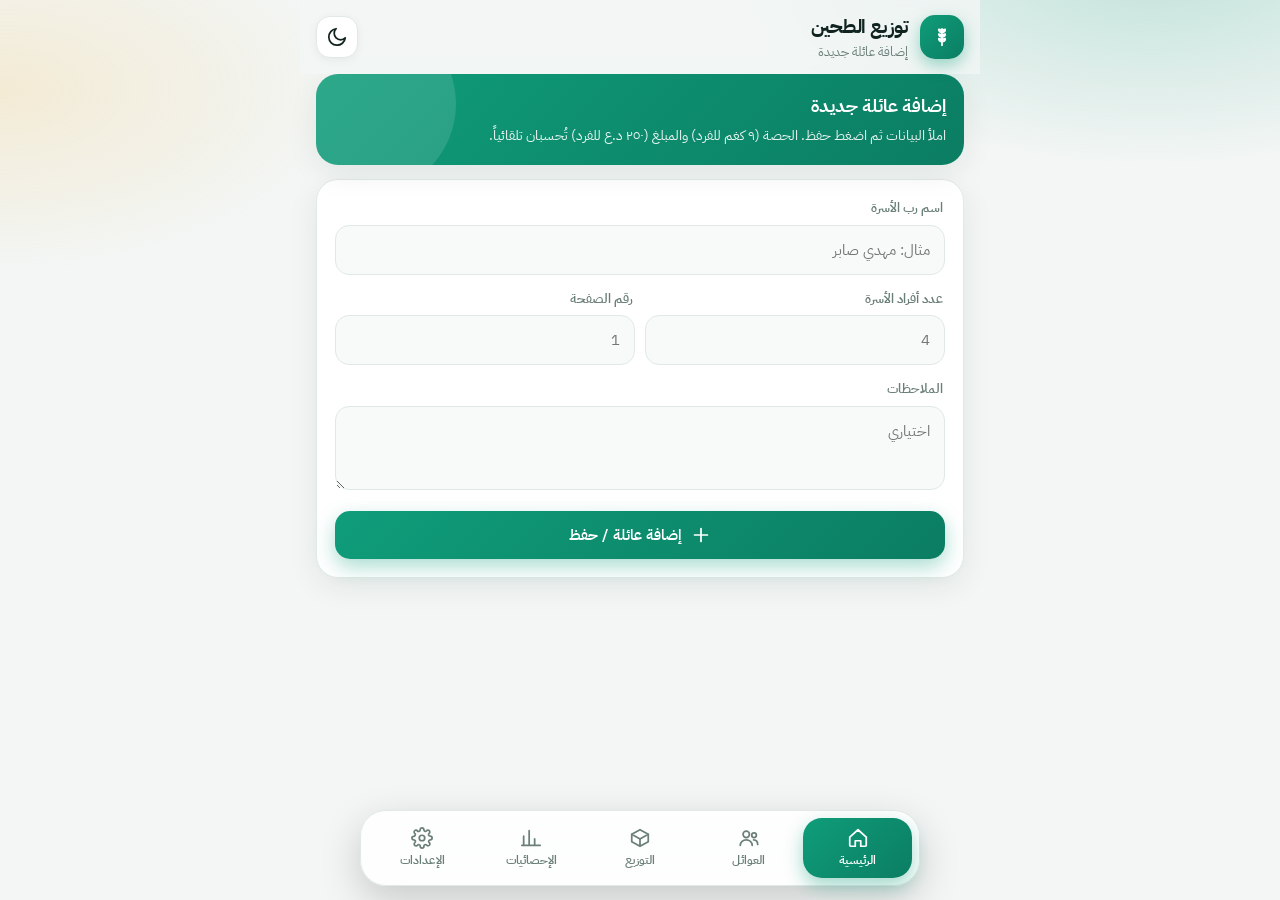
==== commit 2f78c149: "Recalculate flour quota and amount after family member changes" ====
--- a/app/src/main/assets/index.html
+++ b/app/src/main/assets/index.html
@@ -459,7 +459,16 @@
   openSheet(`<h3>المتغيرات — ${esc(f.name)}</h3><div class="row"><button class="btn primary" id="vAdd">${ic('plus')} إضافة فرد</button><button class="btn danger" id="vDel">${ic('minus')} حذف فرد</button></div><div id="vBody"></div>`);
   const pick=sign=>{ $('#vBody').innerHTML=`<p class="muted" style="margin:16px 0 10px">${sign>0?'اختر عدد الأفراد المراد إضافتهم':'اختر عدد الأفراد المراد حذفهم'} (الحالي: ${f.members})</p><div class="numgrid">${Array.from({length:20},(_,i)=>`<button data-n="${i+1}">${i+1}</button>`).join('')}</div>`;
     $$('#vBody .numgrid button').forEach(b=>b.onclick=()=>{const n=+b.dataset.n;if(sign<0&&f.members-n<1){toast('لا يمكن أن يقل عدد الأفراد عن 1');return}
-      f.members+=sign*n;f.flour+=sign*n*KG_PER_PERSON;f.amount+=sign*n*PRICE_PER_PERSON;f.varMark={type:sign>0?'add':'del',n,ts:Date.now()};save();closeSheet();renderFamilies();toast(`أصبح عدد الأفراد ${f.members} — الحصة ${f.flour} كغم — المبلغ ${nf(f.amount)} د.ع`);autoSync()})};
+      const currentMembers=Number(f.members)||0;
+      const newMembers=currentMembers+sign*n;
+      if(newMembers<1){toast('لا يمكن أن يقل عدد الأفراد عن 1');return}
+      f.members=newMembers;
+      f.flour=newMembers*KG_PER_PERSON;
+      f.amount=newMembers*PRICE_PER_PERSON;
+      f.varMark={type:sign>0?'add':'del',n,ts:Date.now()};
+      save();closeSheet();renderFamilies();
+      toast(`أصبح عدد الأفراد ${f.members} — الحصة ${nf(f.flour)} كغم — المبلغ ${nf(f.amount)} د.ع`);
+      autoSync()})};
   $('#vAdd').onclick=()=>pick(1);$('#vDel').onclick=()=>pick(-1)}
 function openLink(id){const f=byId(id);
   const cands=sortFams(db.families.filter(x=>x.id!==id&&!x.linkedIds.length));
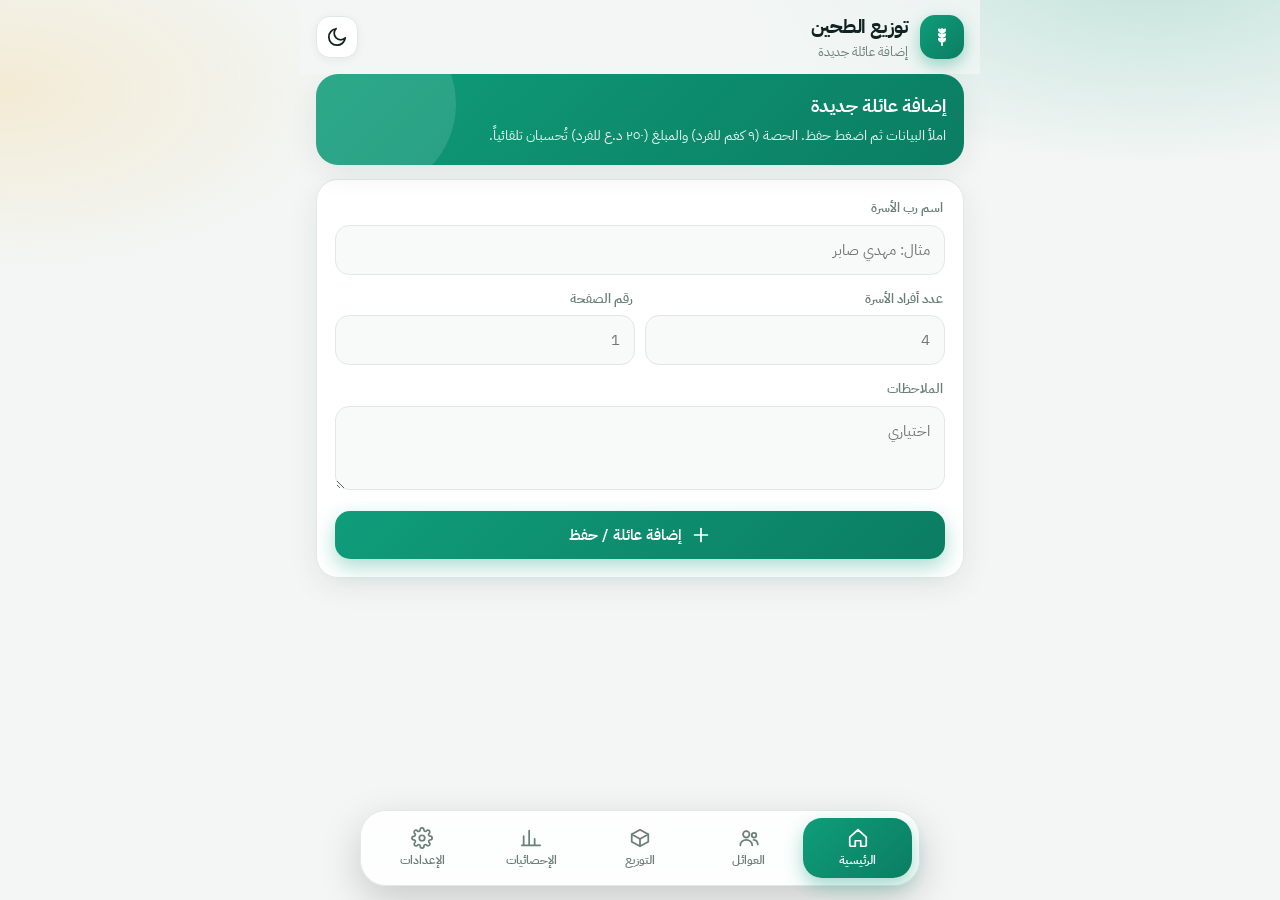
==== commit 41dc1fe4: "Fix family edit calculations and prevent false cloud sync success claims" ====
--- a/app/src/main/assets/index.html
+++ b/app/src/main/assets/index.html
@@ -451,10 +451,15 @@
   <div class="field"><label class="f">اسم رب الأسرة</label><input type="text" id="eName" value="${esc(f.name)}"></div>
   <div class="row"><div class="field"><label class="f">عدد الأفراد</label><input type="number" id="eMem" min="1" value="${f.members}"></div><div class="field"><label class="f">رقم الصفحة</label><input type="text" id="ePage" value="${esc(f.page)}"></div></div>
   <div class="field"><label class="f">الملاحظات</label><textarea id="eNotes">${esc(f.notes)}</textarea></div>
-  <div class="hint" style="margin:-4px 0 12px">التعديل هنا لا يغيّر الحصة الشهرية ولا المبلغ المستحق (للتغيير استخدم زر المتغيرات).</div>
+  <div class="hint" style="margin:-4px 0 12px">عند تغيير عدد الأفراد ستُحدّث الحصة والمبلغ تلقائياً وفق المعدل الحالي: 9 كغم و250 ديناراً لكل فرد.</div>
   <button class="btn primary block" id="eSave">${ic('check')} حفظ التعديلات</button>`);
-  $('#eSave').onclick=()=>{const n=$('#eName').value.trim(),m=parseInt($('#eMem').value,10),p=$('#ePage').value.trim();if(!n||!(m>0)||!p){toast('تحقق من البيانات');return}
-    Object.assign(f,{name:n,members:m,page:p,notes:$('#eNotes').value.trim()});save();closeSheet();renderFamilies();toast('تم حفظ التعديلات');autoSync()}}
+  $('#eSave').onclick=()=>{const n=$('#eName').value.trim(),m=Number($('#eMem').value),p=$('#ePage').value.trim();if(!n||!Number.isInteger(m)||m<1||!p){toast('تحقق من البيانات: عدد الأفراد يجب أن يكون عدداً صحيحاً لا يقل عن 1');return}
+    const oldMembers=Number(f.members)||0;
+    Object.assign(f,{name:n,members:m,page:p,notes:$('#eNotes').value.trim()});
+    if(m!==oldMembers){f.flour=m*KG_PER_PERSON;f.amount=m*PRICE_PER_PERSON;f.varMark={type:m>oldMembers?'add':'del',n:Math.abs(m-oldMembers),ts:Date.now()}}
+    try{save()}catch(err){toast('تعذر حفظ البيانات على الجهاز؛ تأكد من مساحة التخزين');return}
+    closeSheet();renderFamilies();toast(m!==oldMembers?'تم حفظ التعديلات وتحديث الحصة والمبلغ':'تم حفظ التعديلات');autoSync()}}
+
 function openVars(id){const f=byId(id);
   openSheet(`<h3>المتغيرات — ${esc(f.name)}</h3><div class="row"><button class="btn primary" id="vAdd">${ic('plus')} إضافة فرد</button><button class="btn danger" id="vDel">${ic('minus')} حذف فرد</button></div><div id="vBody"></div>`);
   const pick=sign=>{ $('#vBody').innerHTML=`<p class="muted" style="margin:16px 0 10px">${sign>0?'اختر عدد الأفراد المراد إضافتهم':'اختر عدد الأفراد المراد حذفهم'} (الحالي: ${f.members})</p><div class="numgrid">${Array.from({length:20},(_,i)=>`<button data-n="${i+1}">${i+1}</button>`).join('')}</div>`;
@@ -648,7 +653,7 @@
   }finally{clearTimeout(tm)}}
 async function sheetSyncNow(){const u=sUrl();if(!u)throw new Error('no url');
   await fetch(u,{method:'POST',mode:'no-cors',headers:{'Content-Type':'text/plain;charset=utf-8'},body:JSON.stringify({action:'sync',data:{families:db.families,dist:db.dist,months:MONTHS,ts:Date.now()}})});
-  db.settings.lastSync=Date.now();save()}
+  /* no-cors hides the server response; never record this as a confirmed successful sync */}
 let syncT;function autoSync(){if(!sUrl()||!sheetReady||!navigator.onLine)return;clearTimeout(syncT);syncT=setTimeout(()=>sheetSyncNow().catch(()=>{}),1500)}
 async function refreshSheetStatus(){const el=$('#sheetStatus');el.className='pill part';el.textContent='جارٍ الفحص…';sheetReady=await sheetPing();el.className='pill '+(sheetReady?'ok':'bad');el.textContent=sheetReady?'جاهز':'غير جاهز';
   $('#sheetLast').textContent=(!sheetReady&&sheetErr?sheetErr+(db.settings.lastSync?' — ':''):'')+(db.settings.lastSync?'آخر مزامنة: '+fmtDT(db.settings.lastSync):'')}
@@ -657,7 +662,7 @@
 $('#sheetRestore').innerHTML=ic('down')+' استعادة من Google Sheets';
 $('#sheetSave').onclick=async()=>{db.settings.sheetUrl=$('#sheetUrl').value.trim();save();await refreshSheetStatus();toast(sheetReady?'تم الربط — الرابط جاهز':'تم الحفظ لكن الرابط غير جاهز')};
 $('#sheetSync').onclick=async()=>{if(!(await sheetPing())){sheetReady=false;refreshSheetStatus();toast('الرابط غير جاهز، تحقق من النشر والاتصال');return}
-  try{await sheetSyncNow();toast('تمت مزامنة كل البيانات');refreshSheetStatus()}catch(e){toast('فشلت المزامنة')}};
+  try{await sheetSyncNow();toast('تم إرسال طلب المزامنة، لكن تعذّر تأكيد الحفظ من الخادم. تحقق من البيانات في Google Sheets قبل الاعتماد عليها.');refreshSheetStatus()}catch(e){toast('تعذر إرسال طلب المزامنة')}};
 $('#sheetRestore').onclick=async()=>{if(!await confirmSheet('سيتم استبدال بيانات هذا الجهاز بالبيانات المحفوظة في Google Sheets. المتابعة؟','استعادة'))return;
   try{const u=sUrl();const r=await fetch(u+(u.includes('?')?'&':'?')+'action=restore');const j=await r.json();if(!j.ok||!j.data||!Array.isArray(j.data.families))throw 0;
     db.families=j.data.families;db.dist=j.data.dist||{};save();toast('تمت الاستعادة من Google Sheets');renderFamilies()}catch(e){toast('تعذرت الاستعادة — لا توجد بيانات أو الرابط غير جاهز')}};
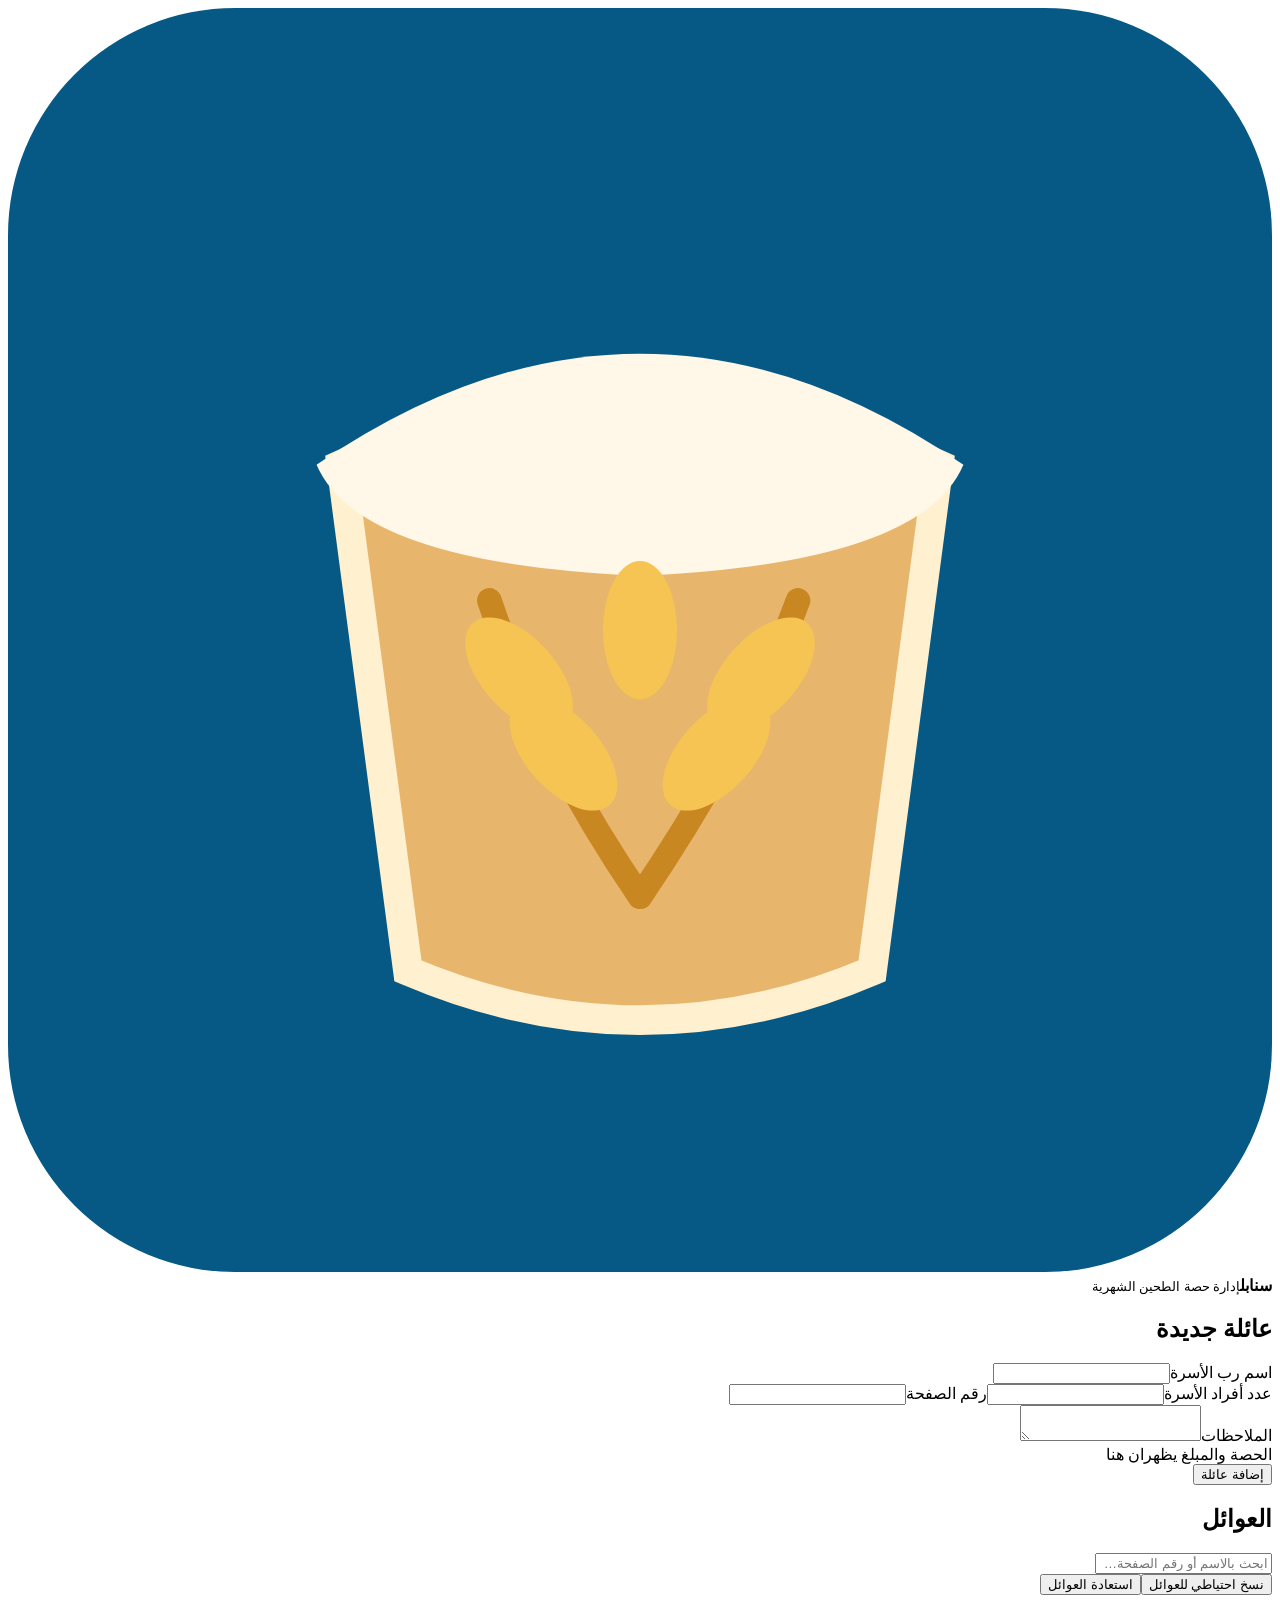
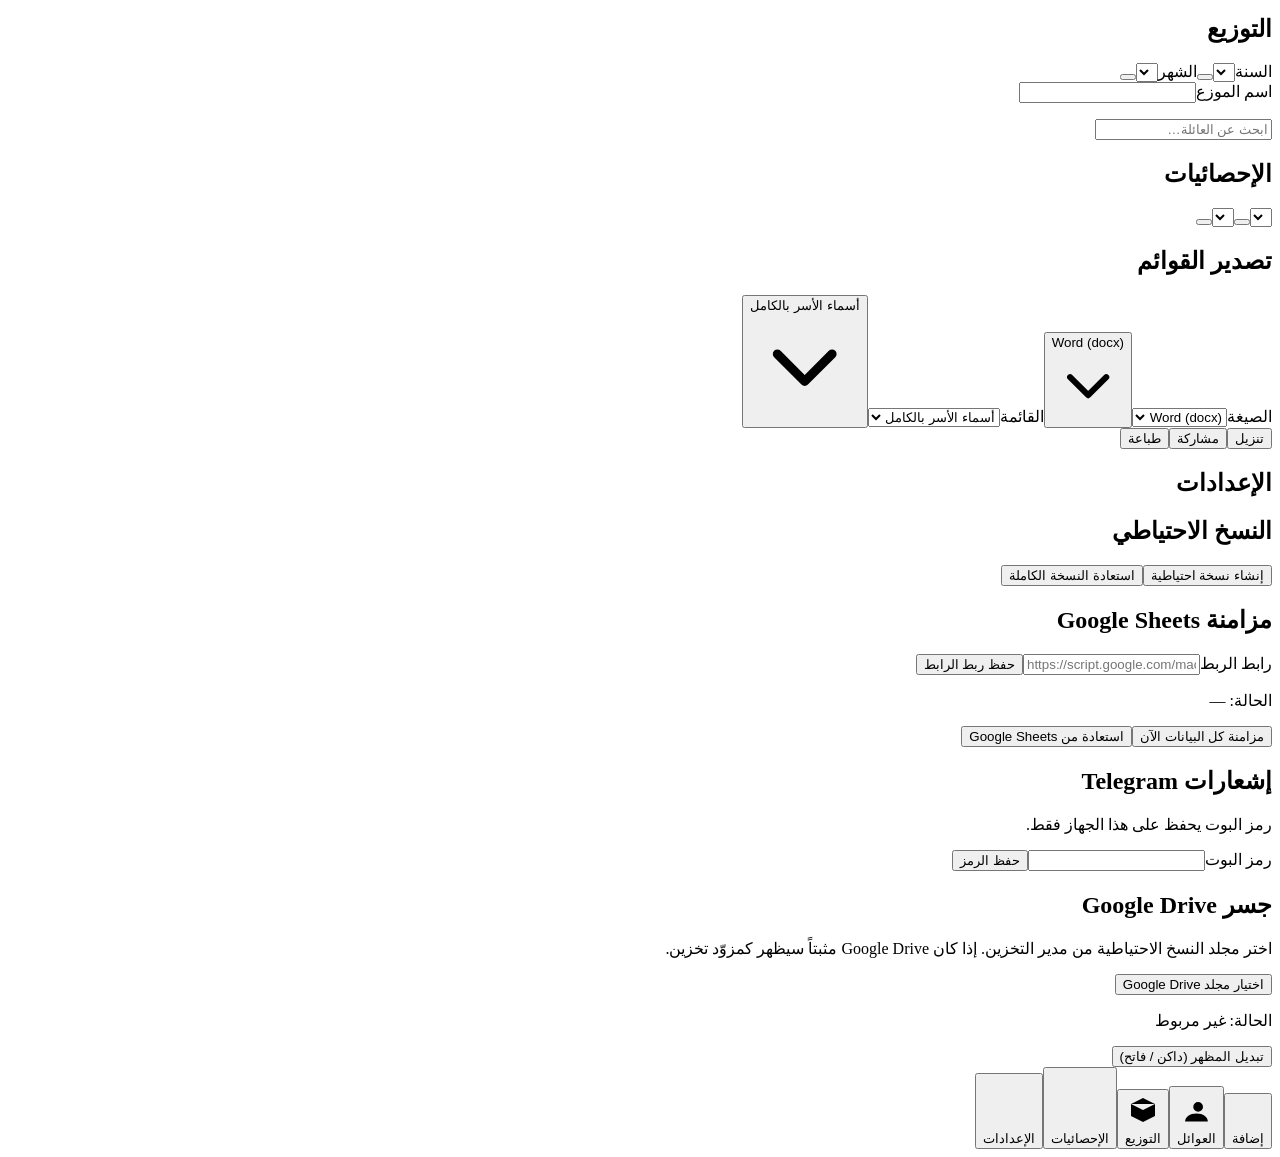
==== commit db0026e3: "Use sanabil-app_1 UI shell with Android-ready settings and Drive bridge" ====
--- a/app/src/main/assets/index.html
+++ b/app/src/main/assets/index.html
@@ -1,781 +1,9 @@
-<!DOCTYPE html>
-<html lang="ar" dir="rtl">
-<head>
-<meta charset="UTF-8">
-<meta name="viewport" content="width=device-width,initial-scale=1,viewport-fit=cover,user-scalable=no">
-<meta name="theme-color" content="#0f9d7a">
-<meta name="apple-mobile-web-app-capable" content="yes">
-<meta name="mobile-web-app-capable" content="yes">
-<title>توزيع الطحين</title>
-<link rel="manifest" href="manifest.json">
-<link rel="icon" href="icon.svg" type="image/svg+xml">
-<link rel="preconnect" href="https://fonts.googleapis.com">
-<link rel="preconnect" href="https://fonts.gstatic.com" crossorigin>
-<link href="https://fonts.googleapis.com/css2?family=IBM+Plex+Sans+Arabic:wght@400;500;600;700&family=Tajawal:wght@400;500;700;800&display=swap" rel="stylesheet">
-<style>
-:root{
-  --bg:#f3f6f5;--bg2:#e6efec;--card:#ffffff;--card2:#f7faf9;--text:#10231e;--muted:#6b7f79;--line:#e0e9e6;
-  --pri:#0f9d7a;--pri2:#0b7d62;--pri-soft:#dff5ee;--gold:#f5b942;--gold-soft:#fff3d6;
-  --red:#e5484d;--red-soft:#fdeaea;--blue:#3b82f6;--blue-soft:#e6f0ff;--amber:#e08a00;--amber-soft:#fff1d9;
-  --shadow:0 8px 30px rgba(16,35,30,.08);--shadow2:0 2px 10px rgba(16,35,30,.06);--r:22px;
-  --font:'IBM Plex Sans Arabic','Tajawal',system-ui,-apple-system,'Segoe UI',Tahoma,sans-serif;
-}
-[data-theme=dark]{
-  --bg:#0b1512;--bg2:#10201b;--card:#13241f;--card2:#183029;--text:#e8f3ef;--muted:#8fa8a0;--line:#223a33;
-  --pri:#21c49b;--pri2:#16a681;--pri-soft:#12392f;--gold:#f5c35c;--gold-soft:#3a2f14;
-  --red:#ff6b70;--red-soft:#3a1a1c;--blue:#6aa3ff;--blue-soft:#14284a;--amber:#ffb23f;--amber-soft:#3a2b10;
-  --shadow:0 8px 30px rgba(0,0,0,.35);--shadow2:0 2px 10px rgba(0,0,0,.3);
-}
-*{box-sizing:border-box;-webkit-tap-highlight-color:transparent}
-html,body{margin:0;padding:0}
-body{font-family:var(--font);background:var(--bg);color:var(--text);min-height:100vh;overflow-x:hidden;font-size:15px;line-height:1.6}
-body::before{content:"";position:fixed;inset:0;z-index:-1;background:
-  radial-gradient(600px 300px at 90% -5%,color-mix(in srgb,var(--pri) 22%,transparent),transparent 70%),
-  radial-gradient(500px 260px at 0% 10%,color-mix(in srgb,var(--gold) 18%,transparent),transparent 70%)}
-button,input,select,textarea{font-family:inherit;font-size:inherit;color:inherit}
-.app{max-width:680px;margin:0 auto;padding:0 16px calc(120px + env(safe-area-inset-bottom))}
-header.top{position:sticky;top:0;z-index:20;margin:0 -16px;padding:calc(12px + env(safe-area-inset-top)) 16px 12px;display:flex;align-items:center;gap:12px;
-  background:color-mix(in srgb,var(--bg) 78%,transparent);backdrop-filter:blur(16px);-webkit-backdrop-filter:blur(16px)}
-.logo{width:44px;height:44px;border-radius:15px;background:linear-gradient(135deg,var(--pri),var(--pri2));display:grid;place-items:center;color:#fff;box-shadow:0 6px 16px color-mix(in srgb,var(--pri) 40%,transparent)}
-.titles{flex:1;min-width:0}
-.titles h1{margin:0;font-size:19px;font-weight:700;letter-spacing:-.2px}
-.titles p{margin:0;font-size:12.5px;color:var(--muted)}
-.icon-btn{width:42px;height:42px;border-radius:14px;border:1px solid var(--line);background:var(--card);display:grid;place-items:center;cursor:pointer;box-shadow:var(--shadow2);transition:.2s}
-.icon-btn:active{transform:scale(.92)}
-svg.i{width:22px;height:22px;stroke:currentColor;fill:none;stroke-width:1.9;stroke-linecap:round;stroke-linejoin:round;flex:none}
-/* pages */
-main{position:relative}
-.page{display:none}
-.page.active{display:block}
-.page.from-left{animation:fromLeft .38s cubic-bezier(.2,.8,.2,1)}
-.page.from-right{animation:fromRight .38s cubic-bezier(.2,.8,.2,1)}
-.page.fade{animation:fade .3s ease}
-@keyframes fromLeft{from{opacity:0;transform:translateX(-46px) scale(.98)}to{opacity:1;transform:none}}
-@keyframes fromRight{from{opacity:0;transform:translateX(46px) scale(.98)}to{opacity:1;transform:none}}
-@keyframes fade{from{opacity:0}to{opacity:1}}
-.page-title{display:flex;align-items:center;gap:10px;margin:8px 2px 14px}
-.page-title h2{margin:0;font-size:22px;font-weight:700}
-.page-title .pill{margin-inline-start:auto}
-.card{background:var(--card);border:1px solid var(--line);border-radius:var(--r);padding:18px;box-shadow:var(--shadow);margin-bottom:14px}
-.hero{background:linear-gradient(135deg,var(--pri),var(--pri2));color:#fff;border:none;position:relative;overflow:hidden}
-.hero::after{content:"";position:absolute;width:180px;height:180px;border-radius:50%;background:rgba(255,255,255,.12);left:-40px;top:-60px}
-.hero h3{margin:0 0 4px;font-size:18px}.hero p{margin:0;opacity:.9;font-size:13.5px}
-label.f{display:block;font-size:13px;font-weight:600;color:var(--muted);margin:0 2px 6px}
-.field{margin-bottom:14px}
-input[type=text],input[type=number],input[type=password],input[type=url],input[type=search],select,textarea{
-  width:100%;padding:13px 14px;border-radius:14px;border:1.5px solid var(--line);background:var(--card2);outline:none;transition:.2s;appearance:none;-webkit-appearance:none}
-textarea{resize:vertical;min-height:84px}
-input:focus,select:focus,textarea:focus{border-color:var(--pri);box-shadow:0 0 0 4px color-mix(in srgb,var(--pri) 18%,transparent);background:var(--card)}
-select{background-image:url("data:image/svg+xml,%3Csvg xmlns='http://www.w3.org/2000/svg' width='14' height='14' viewBox='0 0 24 24' fill='none' stroke='%23889' stroke-width='2.5'%3E%3Cpath d='M6 9l6 6 6-6'/%3E%3C/svg%3E");background-repeat:no-repeat;background-position:14px center;padding-inline-start:36px}
-.search{position:relative}
-.search svg{position:absolute;inset-inline-start:14px;top:50%;transform:translateY(-50%);color:var(--muted);width:20px;height:20px}
-.search input{padding-inline-start:44px}
-.btn{display:inline-flex;align-items:center;justify-content:center;gap:8px;padding:13px 18px;border-radius:15px;border:none;font-weight:600;cursor:pointer;transition:.18s;background:var(--pri-soft);color:var(--pri2);white-space:nowrap}
-[data-theme=dark] .btn{color:var(--pri)}
-.btn:active{transform:scale(.96)}
-.btn.primary{background:linear-gradient(135deg,var(--pri),var(--pri2));color:#fff;box-shadow:0 8px 20px color-mix(in srgb,var(--pri) 35%,transparent)}
-.btn.danger{background:var(--red-soft);color:var(--red)}
-.btn.gold{background:var(--gold-soft);color:var(--amber)}
-.btn.blue{background:var(--blue-soft);color:var(--blue)}
-.btn.ghost{background:var(--card2);color:var(--text);border:1px solid var(--line)}
-.btn.block{width:100%}
-.btn.sm{padding:9px 12px;font-size:13px;border-radius:12px}
-.btn[disabled]{opacity:.5;pointer-events:none}
-.row{display:flex;gap:10px;flex-wrap:wrap}
-.row>*{flex:1}
-.muted{color:var(--muted)}
-.pill{display:inline-flex;align-items:center;gap:6px;padding:4px 11px;border-radius:99px;font-size:12.5px;font-weight:600;background:var(--pri-soft);color:var(--pri2)}
-[data-theme=dark] .pill{color:var(--pri)}
-.pill.full{background:var(--pri-soft);color:var(--pri2)}
-.pill.part{background:var(--amber-soft);color:var(--amber)}
-.pill.none{background:var(--red-soft);color:var(--red)}
-.pill.ok{background:var(--pri-soft);color:var(--pri2)}
-.pill.bad{background:var(--red-soft);color:var(--red)}
-.sticky-tools{position:sticky;top:calc(68px + env(safe-area-inset-top));z-index:10;background:color-mix(in srgb,var(--bg) 85%,transparent);backdrop-filter:blur(12px);-webkit-backdrop-filter:blur(12px);margin:0 -16px 12px;padding:6px 16px}
-/* family card */
-.fam-head{display:flex;gap:12px;align-items:center;margin-bottom:12px}
-.avatar{width:46px;height:46px;border-radius:16px;background:linear-gradient(135deg,var(--gold),#ec9c1d);color:#fff;font-weight:800;display:grid;place-items:center;font-size:19px}
-.fam-head h3{margin:0;font-size:17px;font-weight:700}
-.grid2{display:grid;grid-template-columns:1fr 1fr;gap:8px}
-.kv{background:var(--card2);border:1px solid var(--line);border-radius:14px;padding:10px 12px}
-.kv small{display:block;color:var(--muted);font-size:12px}
-.kv b{font-size:15px;font-weight:700}
-.kv.wide{grid-column:1/-1}
-.note{margin-top:10px;background:var(--gold-soft);color:var(--amber);padding:9px 12px;border-radius:12px;font-size:13.5px}
-.linked{margin-top:10px;background:var(--blue-soft);color:var(--blue);padding:9px 12px;border-radius:12px;font-size:13.5px}
-.actions{display:grid;grid-template-columns:1fr 1fr;gap:8px;margin-top:12px}
-/* dist */
-.line{display:flex;justify-content:space-between;gap:10px;padding:9px 0;border-bottom:1px dashed var(--line)}
-.line:last-of-type{border-bottom:none}
-.line span:first-child{color:var(--muted)}
-.line b{font-weight:600;text-align:left}
-.check{display:flex;align-items:center;gap:12px;padding:13px 14px;border:1.5px solid var(--line);border-radius:16px;background:var(--card2);cursor:pointer;margin-top:10px;transition:.2s;user-select:none}
-.check input{display:none}
-.check .box{width:26px;height:26px;border-radius:9px;border:2px solid var(--muted);display:grid;place-items:center;transition:.2s;flex:none;color:transparent}
-.check input:checked+.box{background:var(--pri);border-color:var(--pri);color:#fff}
-.check input:checked~.t{color:var(--pri2)}
-.check.off{opacity:.55;pointer-events:none}
-.seg{display:flex;background:var(--card2);border:1px solid var(--line);border-radius:15px;padding:4px;gap:4px;margin-bottom:12px}
-.seg button{flex:1;border:none;background:none;padding:10px;border-radius:12px;font-weight:600;cursor:pointer;color:var(--muted);transition:.2s}
-.seg button.on{background:var(--card);color:var(--pri2);box-shadow:var(--shadow2)}
-[data-theme=dark] .seg button.on{color:var(--pri)}
-.member-mini{display:flex;align-items:center;justify-content:space-between;padding:10px 12px;background:var(--card2);border:1px solid var(--line);border-radius:14px;margin-top:8px}
-.joint-tag{display:inline-flex;gap:6px;align-items:center;font-size:12.5px;color:var(--blue);background:var(--blue-soft);padding:3px 10px;border-radius:99px;font-weight:600}
-.varmark{display:flex;align-items:center;justify-content:space-between;gap:8px;margin-bottom:12px;padding:9px 12px;border-radius:12px;font-weight:700;font-size:13.5px}
-.varmark.add{background:var(--pri-soft);color:var(--pri2)}.varmark.del{background:var(--red-soft);color:var(--red)}
-.varmark small{font-weight:500;opacity:.8}.varmark button{border:none;background:rgba(0,0,0,.08);color:inherit;border-radius:9px;padding:4px 10px;cursor:pointer;font-weight:600}
-.empty{text-align:center;color:var(--muted);padding:38px 12px}
-.empty svg{width:54px;height:54px;opacity:.5;margin-bottom:8px}
-/* stats */
-.stats{display:grid;grid-template-columns:1fr 1fr;gap:10px;margin-bottom:14px}
-.stat{background:var(--card);border:1px solid var(--line);border-radius:20px;padding:14px;box-shadow:var(--shadow2)}
-.stat small{color:var(--muted);font-size:12.5px;display:block}
-.stat b{font-size:22px;font-weight:800;display:block;margin-top:2px}
-.stat .s{font-size:12.5px;color:var(--muted)}
-.stat.g{background:linear-gradient(135deg,var(--pri),var(--pri2));color:#fff;border:none}
-.stat.g small,.stat.g .s{color:rgba(255,255,255,.85)}
-.stat.y{background:linear-gradient(135deg,var(--gold),#ec9c1d);color:#fff;border:none}
-.stat.y small,.stat.y .s{color:rgba(255,255,255,.9)}
-details.acc{background:var(--card);border:1px solid var(--line);border-radius:20px;margin-bottom:10px;box-shadow:var(--shadow2);overflow:hidden}
-details.acc summary{list-style:none;padding:15px 16px;font-weight:700;cursor:pointer;display:flex;align-items:center;gap:10px}
-details.acc summary::-webkit-details-marker{display:none}
-details.acc summary .chev{margin-inline-start:auto;transition:.25s}
-details.acc[open] summary .chev{transform:rotate(180deg)}
-details.acc .body{padding:0 16px 16px}
-ol.names{margin:12px 0 0;padding:0;list-style:none;counter-reset:n;max-height:340px;overflow:auto}
-ol.names li{counter-increment:n;display:flex;gap:12px;align-items:center;padding:10px 4px;border-bottom:1px dashed var(--line)}
-ol.names li::before{content:counter(n);min-width:30px;height:30px;border-radius:10px;background:var(--pri-soft);color:var(--pri2);font-weight:700;font-size:13px;display:grid;place-items:center}
-[data-theme=dark] ol.names li::before{color:var(--pri)}
-.chips{display:flex;flex-wrap:wrap;gap:8px}
-.chip{padding:10px 16px;border-radius:14px;border:1.5px solid var(--line);background:var(--card2);cursor:pointer;font-weight:600;transition:.2s}
-.chip.on{background:var(--pri);color:#fff;border-color:var(--pri);box-shadow:0 6px 14px color-mix(in srgb,var(--pri) 30%,transparent)}
-/* nav */
-nav.dock{position:fixed;z-index:30;bottom:calc(14px + env(safe-area-inset-bottom));left:50%;transform:translateX(-50%);width:min(560px,calc(100% - 24px));
-  display:flex;padding:7px;border-radius:26px;background:color-mix(in srgb,var(--card) 82%,transparent);backdrop-filter:blur(22px);-webkit-backdrop-filter:blur(22px);
-  border:1px solid var(--line);box-shadow:0 14px 40px rgba(0,0,0,.18)}
-nav.dock button{flex:1;border:none;background:none;display:flex;flex-direction:column;align-items:center;gap:3px;padding:9px 2px;border-radius:19px;color:var(--muted);font-size:11.5px;font-weight:600;cursor:pointer;transition:.28s}
-nav.dock button.on{background:linear-gradient(135deg,var(--pri),var(--pri2));color:#fff;box-shadow:0 8px 18px color-mix(in srgb,var(--pri) 38%,transparent)}
-nav.dock button:active{transform:scale(.93)}
-/* sheet */
-.sheet-wrap{position:fixed;inset:0;z-index:50;background:rgba(5,15,12,.5);backdrop-filter:blur(4px);display:none;align-items:flex-end;justify-content:center}
-.sheet-wrap.show{display:flex;animation:fade .2s}
-.sheet{width:min(680px,100%);max-height:90vh;overflow:auto;background:var(--card);border-radius:28px 28px 0 0;padding:12px 18px calc(24px + env(safe-area-inset-bottom));animation:up .32s cubic-bezier(.2,.8,.2,1)}
-@keyframes up{from{transform:translateY(60%);opacity:.4}to{transform:none;opacity:1}}
-.sheet .grab{width:44px;height:5px;border-radius:9px;background:var(--line);margin:0 auto 14px}
-.sheet h3{margin:0 0 14px;font-size:19px}
-.numgrid{display:grid;grid-template-columns:repeat(5,1fr);gap:8px}
-.numgrid button{padding:14px 0;border-radius:14px;border:1.5px solid var(--line);background:var(--card2);font-weight:700;font-size:16px;cursor:pointer}
-.numgrid button:active{background:var(--pri);color:#fff}
-.pick{display:flex;align-items:center;gap:12px;padding:12px;border:1px solid var(--line);border-radius:14px;margin-top:8px;cursor:pointer;background:var(--card2)}
-.pick input{width:22px;height:22px;accent-color:var(--pri)}
-#toast{position:fixed;z-index:70;top:calc(16px + env(safe-area-inset-top));left:50%;transform:translate(-50%,-120px);background:var(--text);color:var(--bg);padding:12px 18px;border-radius:16px;font-weight:600;max-width:90%;text-align:center;transition:.4s cubic-bezier(.2,.8,.2,1);box-shadow:var(--shadow)}
-#toast.show{transform:translate(-50%,0)}
-.section-h{font-weight:700;margin:18px 4px 10px;display:flex;align-items:center;gap:8px}
-.hint{font-size:12.5px;color:var(--muted);margin-top:8px}
-.clock{font-variant-numeric:tabular-nums}
-@media (max-width:380px){.actions{grid-template-columns:1fr}.numgrid{grid-template-columns:repeat(4,1fr)}}
-</style>
-</head>
-<body>
-<div class="app">
-  <header class="top">
-    <div class="logo"><svg class="i" viewBox="0 0 24 24"><path d="M12 3v18M12 7c-2 0-3.5-1.4-3.5-3.2C10.2 3.8 12 5 12 7zM12 7c2 0 3.5-1.4 3.5-3.2C13.8 3.8 12 5 12 7zM12 12c-2 0-3.5-1.4-3.5-3.2C10.2 8.8 12 10 12 12zM12 12c2 0 3.5-1.4 3.5-3.2C13.8 8.8 12 10 12 12zM12 17c-2 0-3.5-1.4-3.5-3.2C10.2 13.8 12 15 12 17zM12 17c2 0 3.5-1.4 3.5-3.2C13.8 13.8 12 15 12 17z"/></svg></div>
-    <div class="titles"><h1>توزيع الطحين</h1><p id="subtitle">إدارة العوائل والحصص الشهرية</p></div>
-    <button class="icon-btn" id="themeBtn" title="الوضع" aria-label="تبديل الوضع"></button>
-  </header>
-
-  <main id="main">
-    <!-- 1 الرئيسية -->
-    <section class="page active" id="p0">
-      <div class="card hero"><h3>إضافة عائلة جديدة</h3><p>املأ البيانات ثم اضغط حفظ. الحصة (٩ كغم للفرد) والمبلغ (٢٥٠ د.ع للفرد) تُحسبان تلقائياً.</p></div>
-      <form class="card" id="addForm" autocomplete="off">
-        <div class="field"><label class="f">اسم رب الأسرة</label><input type="text" id="aName" placeholder="مثال: مهدي صابر" required></div>
-        <div class="row">
-          <div class="field"><label class="f">عدد أفراد الأسرة</label><input type="number" id="aMembers" inputmode="numeric" min="1" placeholder="4" required></div>
-          <div class="field"><label class="f">رقم الصفحة</label><input type="text" id="aPage" inputmode="numeric" placeholder="1" required></div>
-        </div>
-        <div class="field"><label class="f">الملاحظات</label><textarea id="aNotes" placeholder="اختياري"></textarea></div>
-        <button class="btn primary block" type="submit" id="addBtn"></button>
-      </form>
-    </section>
-
-    <!-- 2 العوائل -->
-    <section class="page" id="p1">
-      <div class="page-title"><h2>العوائل</h2><span class="pill" id="famCount">0</span></div>
-      <div class="sticky-tools"><div class="search"><svg class="i" viewBox="0 0 24 24"><circle cx="11" cy="11" r="7"/><path d="M20 20l-3.5-3.5"/></svg><input type="search" id="famSearch" placeholder="ابحث بالاسم أو رقم الصفحة"></div></div>
-      <div class="row" style="margin-bottom:14px">
-        <button class="btn blue" id="famBackup"></button>
-        <button class="btn gold" id="famRestore"></button>
-        <input type="file" id="famRestoreFile" accept=".json,application/json" hidden>
-      </div>
-      <div id="famList"></div>
-    </section>
-
-    <!-- 3 التوزيع -->
-    <section class="page" id="p2">
-      <div class="page-title"><h2>التوزيع</h2></div>
-      <div class="card">
-        <div class="row">
-          <div class="field"><label class="f">السنة</label><select id="dYear"></select></div>
-          <div class="field"><label class="f">الشهر</label><select id="dMonth"></select></div>
-        </div>
-        <div class="field"><label class="f">اسم الموزّع</label><input type="text" id="dDist" placeholder="يُحفظ تلقائياً لهذا الشهر"></div>
-        <div class="line"><span>الوقت والتاريخ</span><b class="clock" id="dClock">—</b></div>
-        <div class="hint" id="dHint"></div>
-      </div>
-      <div class="search" style="margin-bottom:14px"><svg class="i" viewBox="0 0 24 24"><circle cx="11" cy="11" r="7"/><path d="M20 20l-3.5-3.5"/></svg><input type="search" id="dSearch" placeholder="ابحث عن العائلة المراد التوزيع لها"></div>
-      <div id="dResults"></div>
-    </section>
-
-    <!-- 4 الإحصائيات -->
-    <section class="page" id="p3">
-      <div class="page-title"><h2>الإحصائيات</h2></div>
-      <div class="card"><div class="row">
-        <div class="field" style="margin:0"><label class="f">السنة</label><select id="sYear"></select></div>
-        <div class="field" style="margin:0"><label class="f">الشهر</label><select id="sMonth"></select></div>
-      </div></div>
-      <div class="stats" id="statsGrid"></div>
-      <div id="statLists"></div>
-      <div class="card" style="margin-top:16px">
-        <div class="section-h" style="margin-top:0"><span id="expIcon"></span> تصدير وطباعة القوائم</div>
-        <label class="f">صيغة الملف</label>
-        <div class="chips" id="fmtChips">
-          <div class="chip on" data-v="docx">Word .docx</div><div class="chip" data-v="xlsx">Excel .xlsx</div><div class="chip" data-v="pdf">PDF</div><div class="chip" data-v="txt">TXT</div><div class="chip" data-v="html">HTML</div>
-        </div>
-        <div class="field" style="margin-top:14px"><label class="f">القائمة المطلوبة</label>
-          <select id="expList"><option value="all">قائمة أسماء الأسر بالكامل</option><option value="full">قائمة الأسر المستلمة بالكامل</option><option value="part">قائمة الأسر المستلمة بشكل جزئي</option><option value="none">قائمة الأسر غير المستلمة إطلاقاً</option></select></div>
-        <div class="row"><button class="btn primary" id="expDown"></button><button class="btn blue" id="expShare"></button><button class="btn ghost" id="expPrint"></button></div>
-        <div class="hint">يُنشأ ملف حقيقي بالصيغة المختارة ويُحفظ في ملفات الهاتف ويفتح بأي قارئ ملفات.</div>
-      </div>
-    </section>
-
-    <!-- 5 الإعدادات -->
-    <section class="page" id="p4">
-      <div class="page-title"><h2>الإعدادات</h2></div>
-      <div class="card">
-        <div class="section-h" style="margin-top:0"><span class="ico" data-i="save"></span> النسخ الاحتياطي الكامل</div>
-        <div class="row"><button class="btn primary" id="fullBackup"></button><button class="btn gold" id="fullRestore"></button></div>
-        <input type="file" id="fullRestoreFile" accept=".json,application/json" hidden>
-        <div class="hint">النسخة الكاملة تشمل العوائل وسجل التوزيع والإعدادات (بدون رمز البوت).</div>
-      </div>
-      <div class="card">
-        <div class="section-h" style="margin-top:0"><span class="ico" data-i="cloud"></span> المزامنة Google Sheets</div>
-        <div class="field"><label class="f">رابط Google Apps Script</label><input type="url" id="sheetUrl" placeholder="https://script.google.com/macros/s/.../exec" dir="ltr"></div>
-        <button class="btn primary block" id="sheetSave"></button>
-        <div class="line" style="margin-top:8px"><span>حالة المزامنة</span><b><span class="pill none" id="sheetStatus">غير جاهز</span></b></div>
-        <div class="row" style="margin-top:8px"><button class="btn blue" id="sheetSync"></button><button class="btn gold" id="sheetRestore"></button></div>
-        <div class="hint" id="sheetLast"></div>
-      </div>
-      <div class="card">
-        <div class="section-h" style="margin-top:0"><span class="ico" data-i="send"></span> إشعارات Telegram</div>
-        <p class="muted" style="margin-top:0;font-size:13.5px">أدخل توكن البوت فقط. سيبحث التطبيق تلقائياً عن آخر قروب/مجموعة أرسل فيها البوت أو استلم منها رسالة، ويحفظ Chat ID داخلياً. لا تحتاج إلى إدخال Chat ID يدوياً.</p>
-        <div class="field"><label class="f">توكن بوت Telegram</label><input type="password" id="tgToken" placeholder="123456789:AA..." dir="ltr" autocomplete="off"></div>
-        <div class="row"><button class="btn primary" id="tgSave"></button><button class="btn blue" id="tgDiscover"></button><button class="btn ghost" id="tgTest"></button></div>
-        <div class="line" style="margin-top:8px"><span>الحالة</span><b><span class="pill none" id="tgStatus">غير مُهيّأ</span></b></div>
-        <div class="hint" id="tgChatInfo"></div>
-      </div>
-      <div class="card">
-        <div class="section-h" style="margin-top:0"><span class="ico" data-i="moon"></span> المظهر</div>
-        <div class="seg" id="themeSeg"><button data-v="auto">تلقائي</button><button data-v="light">فاتح</button><button data-v="dark">داكن</button></div>
-      </div>
-    </section>
-  </main>
-</div>
-
-<nav class="dock" id="dock"></nav>
-<div class="sheet-wrap" id="sheetWrap"><div class="sheet" id="sheet"></div></div>
-<div id="toast"></div>
-
-<script>
-'use strict';
-/* ========= ثوابت ========= */
-const KEY='flourApp.v1', TOK_KEY='flourApp.tgToken';
-const KG_PER_PERSON=9, PRICE_PER_PERSON=250, BAG=50;
-const DEFAULT_SHEET='https://script.google.com/macros/s/AKfycbznQEkShjF-xUKw6oqso3JF8F31Gde44X9k23e41LhGQbSF8SHQ4VacNKlEAMklmOKa/exec';
-const MONTHS=['يناير','فبراير','مارس','أبريل','مايو','يونيو','يوليو','أغسطس','سبتمبر','أكتوبر','نوفمبر','ديسمبر'];
-const PAGES=[['home','الرئيسية'],['users','العوائل'],['box','التوزيع'],['chart','الإحصائيات'],['gear','الإعدادات']];
-const SUB=['إضافة عائلة جديدة','قائمة العوائل والحصص','تسجيل استلام الحصص','أرقام وقوائم الشهر','النسخ والمزامنة والإشعارات'];
-
-/* ========= أيقونات ========= */
-const IC={
- home:'<path d="M3 11l9-8 9 8v9a1 1 0 0 1-1 1h-5v-6H9v6H4a1 1 0 0 1-1-1z"/>',
- users:'<circle cx="9" cy="8" r="3.5"/><path d="M2.5 20c0-3.5 3-6 6.5-6s6.5 2.5 6.5 6"/><circle cx="17.5" cy="9" r="2.5"/><path d="M17 14c2.8.2 4.5 2.3 4.5 5"/>',
- box:'<path d="M21 8l-9-5-9 5 9 5 9-5z"/><path d="M3 8v8l9 5 9-5V8M12 13v8"/>',
- chart:'<path d="M4 20V10M10 20V4M16 20v-7M22 20H2"/>',
- gear:'<circle cx="12" cy="12" r="3"/><path d="M19.4 15a1.7 1.7 0 0 0 .3 1.8l.1.1a2 2 0 1 1-2.8 2.8l-.1-.1a1.7 1.7 0 0 0-1.8-.3 1.7 1.7 0 0 0-1 1.5V21a2 2 0 1 1-4 0v-.1a1.7 1.7 0 0 0-1.1-1.5 1.7 1.7 0 0 0-1.8.3l-.1.1a2 2 0 1 1-2.8-2.8l.1-.1a1.7 1.7 0 0 0 .3-1.8 1.7 1.7 0 0 0-1.5-1H3a2 2 0 1 1 0-4h.1a1.7 1.7 0 0 0 1.5-1.1 1.7 1.7 0 0 0-.3-1.8l-.1-.1a2 2 0 1 1 2.8-2.8l.1.1a1.7 1.7 0 0 0 1.8.3H9a1.7 1.7 0 0 0 1-1.5V3a2 2 0 1 1 4 0v.1a1.7 1.7 0 0 0 1 1.5 1.7 1.7 0 0 0 1.8-.3l.1-.1a2 2 0 1 1 2.8 2.8l-.1.1a1.7 1.7 0 0 0-.3 1.8V9a1.7 1.7 0 0 0 1.5 1H21a2 2 0 1 1 0 4h-.1a1.7 1.7 0 0 0-1.5 1z"/>',
- plus:'<path d="M12 5v14M5 12h14"/>', minus:'<path d="M5 12h14"/>',
- edit:'<path d="M12 20h9"/><path d="M16.5 3.5a2.1 2.1 0 0 1 3 3L7 19l-4 1 1-4z"/>',
- trash:'<path d="M3 6h18M8 6V4h8v2M19 6l-1 14H6L5 6M10 11v6M14 11v6"/>',
- link:'<path d="M10 14a5 5 0 0 0 7 0l3-3a5 5 0 0 0-7-7l-1 1"/><path d="M14 10a5 5 0 0 0-7 0l-3 3a5 5 0 0 0 7 7l1-1"/>',
- swap:'<path d="M7 4l-4 4 4 4M3 8h14M17 20l4-4-4-4M21 16H7"/>',
- save:'<path d="M5 3h11l4 4v13a1 1 0 0 1-1 1H5a1 1 0 0 1-1-1V4a1 1 0 0 1 1-1z"/><path d="M8 3v5h7M8 21v-7h8v7"/>',
- down:'<path d="M12 3v12M7 10l5 5 5-5M4 21h16"/>', up:'<path d="M12 21V9M7 14l5-5 5 5M4 3h16"/>',
- share:'<circle cx="18" cy="5" r="3"/><circle cx="6" cy="12" r="3"/><circle cx="18" cy="19" r="3"/><path d="M8.6 10.7l6.8-4.4M8.6 13.3l6.8 4.4"/>',
- print:'<path d="M6 9V3h12v6M6 18H4a1 1 0 0 1-1-1v-6a2 2 0 0 1 2-2h14a2 2 0 0 1 2 2v6a1 1 0 0 1-1 1h-2"/><path d="M6 14h12v7H6z"/>',
- cloud:'<path d="M7 18a5 5 0 1 1 .9-9.9A6 6 0 0 1 19 10.5 4 4 0 0 1 18 18z"/>',
- send:'<path d="M22 2L11 13M22 2l-7 20-4-9-9-4z"/>',
- moon:'<path d="M21 13A9 9 0 1 1 11 3a7 7 0 0 0 10 10z"/>',
- sun:'<circle cx="12" cy="12" r="4"/><path d="M12 2v2M12 20v2M4.9 4.9l1.4 1.4M17.7 17.7l1.4 1.4M2 12h2M20 12h2M4.9 19.1l1.4-1.4M17.7 6.3l1.4-1.4"/>',
- check:'<path d="M5 12l5 5 9-10"/>', search:'<circle cx="11" cy="11" r="7"/><path d="M20 20l-3.5-3.5"/>',
- chev:'<path d="M6 9l6 6 6-6"/>', undo:'<path d="M3 7v6h6M3 13a9 9 0 1 0 3-7"/>', file:'<path d="M14 3H6a1 1 0 0 0-1 1v16a1 1 0 0 0 1 1h12a1 1 0 0 0 1-1V8z"/><path d="M14 3v5h5"/>'
-};
-const ic=(n,s)=>`<svg class="i" viewBox="0 0 24 24"${s?` style="width:${s}px;height:${s}px"`:''}>${IC[n]||''}</svg>`;
-
-
-/* ========= Android Filesystem / Share bridge ========= */
-function blobToBase64(blob){
-  return new Promise((resolve,reject)=>{
-    const r=new FileReader();
-    r.onload=()=>resolve(String(r.result).split(',')[1]||'');
-    r.onerror=reject;
-    r.readAsDataURL(blob);
-  });
-}
-async function nativeSaveBlob(blob,name,openAfter=false){
-  if(!window.AndroidBridge)return false;
-  try{
-    const b64=await blobToBase64(blob);
-    window.AndroidBridge.saveFile(name,blob.type||'application/octet-stream',b64,!!openAfter);
-    return true;
-  }catch(e){return false}
-}
-async function nativeShareBlob(blob,name){
-  if(!window.AndroidBridge)return false;
-  try{
-    const b64=await blobToBase64(blob);
-    window.AndroidBridge.shareFile(name,blob.type||'application/octet-stream',b64);
-    return true;
-  }catch(e){return false}
-}
-
-/* ========= أدوات ========= */
-const $=(s,r=document)=>r.querySelector(s), $$=(s,r=document)=>[...r.querySelectorAll(s)];
-const esc=s=>String(s??'').replace(/[&<>"']/g,c=>({'&':'&amp;','<':'&lt;','>':'&gt;','"':'&quot;',"'":'&#39;'}[c]));
-const nf=n=>Number(n||0).toLocaleString('en-US');
-const norm=s=>String(s||'').replace(/[٠-٩]/g,d=>'٠١٢٣٤٥٦٧٨٩'.indexOf(d)).toLowerCase().replace(/[\u064B-\u0652\u0640]/g,'').replace(/[أإآٱ]/g,'ا').replace(/ى/g,'ي').replace(/ة/g,'ه').replace(/\s+/g,' ').trim();
-const uid=()=>Date.now().toString(36)+Math.random().toString(36).slice(2,7);
-const fmtDT=ts=>{const d=new Date(ts);return d.toLocaleDateString('ar-EG')+' — '+d.toLocaleTimeString('ar-EG',{hour:'2-digit',minute:'2-digit'})};
-let toastT; function toast(m){const t=$('#toast');t.textContent=m;t.classList.add('show');clearTimeout(toastT);toastT=setTimeout(()=>t.classList.remove('show'),2800)}
-function confirmSheet(msg,yes,no='إلغاء'){return new Promise(res=>{openSheet(`<h3>تأكيد</h3><p style="margin:0 0 16px">${msg}</p><div class="row"><button class="btn danger" id="cY">${yes}</button><button class="btn ghost" id="cN">${no}</button></div>`);$('#cY').onclick=()=>{closeSheet();res(true)};$('#cN').onclick=()=>{closeSheet();res(false)};})}
-
-/* ========= البيانات ========= */
-const defaults=()=>({families:[],dist:{},queue:[],settings:{sheetUrl:DEFAULT_SHEET,tgChat:'',tgChatTitle:'',theme:'auto',lastSync:0}});
-function load(){try{const d=JSON.parse(localStorage.getItem(KEY));if(d&&Array.isArray(d.families)){const df=defaults();return Object.assign(df,d,{settings:Object.assign(df.settings,d.settings||{})})}}catch(e){}return defaults()}
-let db=load();
-const save=()=>localStorage.setItem(KEY,JSON.stringify(db));
-const getTok=()=>localStorage.getItem(TOK_KEY)||'';
-const byId=id=>db.families.find(f=>f.id===id);
-const split=kg=>({bags:Math.floor(kg/BAG),rem:kg%BAG});
-const bagLabel=kg=>{const s=split(kg);return s.rem===0&&s.bags>0?`${s.bags} كيس`:`${s.bags} كيس و ${s.rem} كغم`};
-const now=new Date();
-const ui={y:now.getFullYear(),m:now.getMonth()+1,sy:now.getFullYear(),sm:now.getMonth()+1,mode:{},fmt:'docx',listOpen:{}};
-const mkey=(y,m)=>y+'-'+m;
-function getMonth(y=ui.y,m=ui.m,create=false){const k=mkey(y,m);if(!db.dist[k]){if(!create)return{distributor:'',datetime:null,recs:{}};db.dist[k]={distributor:'',datetime:null,recs:{}}}return db.dist[k]}
-function need(f){const s=split(f.flour);return{bags:s.bags,rem:s.rem,hasBag:s.bags>0,hasKg:s.rem>0}}
-function recvKg(f,r){const n=need(f);return(r&&r.bags&&n.hasBag?n.bags*BAG:0)+(r&&r.kg&&n.hasKg?n.rem:0)}
-function recvAmt(f,kg){return f.flour>0?Math.round(f.amount*kg/f.flour):0}
-function statusOf(f,r){const n=need(f);const t=(n.hasBag?1:0)+(n.hasKg?1:0);const d=(n.hasBag&&r&&r.bags?1:0)+(n.hasKg&&r&&r.kg?1:0);if(!t||!d)return'none';return d===t?'full':'part'}
-const stLabel={full:'مستلم بالكامل',part:'مستلم جزئي',none:'غير مستلم'};
-const sortFams=a=>[...a].sort((x,y)=>{const px=parseFloat(norm(x.page)),py=parseFloat(norm(y.page));if(!isNaN(px)&&!isNaN(py)&&px!==py)return px-py;return x.name.localeCompare(y.name,'ar')});
-
-/* ========= السمة ========= */
-function applyTheme(){const t=db.settings.theme;const dark=t==='dark'||(t==='auto'&&matchMedia('(prefers-color-scheme:dark)').matches);document.documentElement.dataset.theme=dark?'dark':'light';$('meta[name=theme-color]').content=dark?'#0b1512':'#0f9d7a';$('#themeBtn').innerHTML=ic(dark?'sun':'moon');$$('#themeSeg button').forEach(b=>b.classList.toggle('on',b.dataset.v===t))}
-$('#themeBtn').onclick=()=>{db.settings.theme=document.documentElement.dataset.theme==='dark'?'light':'dark';save();applyTheme()};
-$$('#themeSeg button').forEach(b=>b.onclick=()=>{db.settings.theme=b.dataset.v;save();applyTheme()});
-matchMedia('(prefers-color-scheme:dark)').addEventListener?.('change',applyTheme);
-
-/* ========= التنقل ========= */
-let cur=0;
-$('#dock').innerHTML=PAGES.map((p,i)=>`<button data-i="${i}">${ic(p[0])}<span>${p[1]}</span></button>`).join('');
-$$('#dock button').forEach(b=>b.onclick=()=>go(+b.dataset.i));
-function go(i,first){
-  if(i<0||i>=PAGES.length)return;
-  const old=$('.page.active');const nw=$('#p'+i);
-  const dir=first?'fade':(i>cur?'from-left':'from-right'); // RTL: التالي يأتي من اليسار
-  if(old)old.classList.remove('active','from-left','from-right','fade');
-  nw.classList.add('active',dir);cur=i;
-  $$('#dock button').forEach((b,k)=>b.classList.toggle('on',k===i));
-  $('#subtitle').textContent=SUB[i];scrollTo({top:0,behavior:'smooth'});
-  if(i===1)renderFamilies();if(i===2)renderDist();if(i===3)renderStats();if(i===4)renderSettings();
-}
-let tx=0,ty=0,tt=0,skip=false;
-document.addEventListener('touchstart',e=>{const t=e.touches[0];tx=t.clientX;ty=t.clientY;tt=Date.now();skip=!!e.target.closest('input,textarea,select,.sheet-wrap,ol.names,.seg')},{passive:true});
-document.addEventListener('touchend',e=>{if(skip||$('#sheetWrap').classList.contains('show'))return;const t=e.changedTouches[0];const dx=t.clientX-tx,dy=t.clientY-ty;
-  if(Math.abs(dx)>80&&Math.abs(dx)>Math.abs(dy)*2&&Date.now()-tt<600){go(cur+(dx>0?1:-1))}},{passive:true});
-
-/* ========= نافذة سفلية ========= */
-function openSheet(html){$('#sheet').innerHTML='<div class="grab"></div>'+html;$('#sheetWrap').classList.add('show')}
-function closeSheet(){$('#sheetWrap').classList.remove('show')}
-$('#sheetWrap').addEventListener('click',e=>{if(e.target.id==='sheetWrap')closeSheet()});
-
-/* ========= 1) الرئيسية ========= */
-$('#addBtn').innerHTML=ic('plus')+' إضافة عائلة / حفظ';
-$('#addForm').addEventListener('submit',e=>{
-  e.preventDefault();
-  const name=$('#aName').value.trim(),members=parseInt($('#aMembers').value,10),page=$('#aPage').value.trim(),notes=$('#aNotes').value.trim();
-  if(!name||!(members>0)||!page){toast('أكمل الاسم والعدد ورقم الصفحة');return}
-  db.families.push({id:uid(),name,members,page,notes,flour:members*KG_PER_PERSON,amount:members*PRICE_PER_PERSON,linkedIds:[],created:Date.now()});
-  save();e.target.reset();toast('تمت إضافة عائلة '+name);autoSync();$('#aName').focus();
-});
-
-/* ========= 2) العوائل ========= */
-$('#famBackup').innerHTML=ic('down')+' نسخ احتياطي';
-$('#famRestore').innerHTML=ic('up')+' استعادة البيانات';
-$('#famSearch').addEventListener('input',renderFamilies);
-function famCard(f){
-  const linked=f.linkedIds.map(byId).filter(Boolean);
-  return `<article class="card fam" data-id="${f.id}">
-  <div class="fam-head"><div class="avatar">${esc(f.name.trim()[0]||'؟')}</div><div style="flex:1;min-width:0"><h3>${esc(f.name)}</h3><span class="muted">رقم الصفحة ${esc(f.page)}</span></div></div>
-  <div class="grid2">
-    <div class="kv"><small>عدد أفراد الأسرة</small><b>${f.members}</b></div>
-    <div class="kv"><small>المبلغ المستحق</small><b>${nf(f.amount)} د.ع</b></div>
-    <div class="kv"><small>حصة الطحين الشهرية</small><b>${nf(f.flour)} كغم</b></div>
-    <div class="kv"><small>التفصيل</small><b>${bagLabel(f.flour)}</b></div>
-  </div>
-  ${f.notes?`<div class="note">📝 ${esc(f.notes)}</div>`:''}
-  ${linked.length?`<div class="linked">🔗 العوائل المرتبطة: ${linked.map(l=>esc(l.name)).join('، ')}</div>`:''}
-  <div class="actions">
-    <button class="btn blue sm" data-act="edit" data-id="${f.id}">${ic('edit',18)} تعديل التفاصيل بالكامل</button>
-    <button class="btn gold sm" data-act="vars" data-id="${f.id}">${ic('swap',18)} المتغيرات</button>
-    <button class="btn sm" data-act="link" data-id="${f.id}">${ic('link',18)} ربط العوائل</button>
-    <button class="btn danger sm" data-act="del" data-id="${f.id}">${ic('trash',18)} حذف العائلة بالكامل</button>
-  </div></article>`}
-function renderFamilies(){
-  const q=norm($('#famSearch').value);
-  let list=sortFams(db.families);if(q)list=list.filter(f=>norm(f.name).includes(q)||norm(f.page)===q||norm(f.page).includes(q));
-  $('#famCount').textContent=nf(db.families.length)+' عائلة';
-  if(!q){$('#famList').innerHTML=`<div class="empty">${ic('search')}<div>${db.families.length?'اكتب اسم العائلة أو رقم الصفحة لعرض بطاقتها':'لم تُضف أي عائلة بعد'}</div></div>`;return}
-  $('#famList').innerHTML=list.length?list.slice(0,30).map(famCard).join('')+(list.length>30?`<div class="hint" style="text-align:center">يظهر أول 30 نتيجة — دقّق البحث لتضييق النتائج</div>`:''):`<div class="empty">${ic('users')}<div>لا توجد نتائج مطابقة</div></div>`;
-}
-function openEdit(id){const f=byId(id);openSheet(`<h3>تعديل التفاصيل بالكامل</h3>
-  <div class="field"><label class="f">اسم رب الأسرة</label><input type="text" id="eName" value="${esc(f.name)}"></div>
-  <div class="row"><div class="field"><label class="f">عدد الأفراد</label><input type="number" id="eMem" min="1" value="${f.members}"></div><div class="field"><label class="f">رقم الصفحة</label><input type="text" id="ePage" value="${esc(f.page)}"></div></div>
-  <div class="field"><label class="f">الملاحظات</label><textarea id="eNotes">${esc(f.notes)}</textarea></div>
-  <div class="hint" style="margin:-4px 0 12px">عند تغيير عدد الأفراد ستُحدّث الحصة والمبلغ تلقائياً وفق المعدل الحالي: 9 كغم و250 ديناراً لكل فرد.</div>
-  <button class="btn primary block" id="eSave">${ic('check')} حفظ التعديلات</button>`);
-  $('#eSave').onclick=()=>{const n=$('#eName').value.trim(),m=Number($('#eMem').value),p=$('#ePage').value.trim();if(!n||!Number.isInteger(m)||m<1||!p){toast('تحقق من البيانات: عدد الأفراد يجب أن يكون عدداً صحيحاً لا يقل عن 1');return}
-    const oldMembers=Number(f.members)||0;
-    Object.assign(f,{name:n,members:m,page:p,notes:$('#eNotes').value.trim()});
-    if(m!==oldMembers){f.flour=m*KG_PER_PERSON;f.amount=m*PRICE_PER_PERSON;f.varMark={type:m>oldMembers?'add':'del',n:Math.abs(m-oldMembers),ts:Date.now()}}
-    try{save()}catch(err){toast('تعذر حفظ البيانات على الجهاز؛ تأكد من مساحة التخزين');return}
-    closeSheet();renderFamilies();toast(m!==oldMembers?'تم حفظ التعديلات وتحديث الحصة والمبلغ':'تم حفظ التعديلات');autoSync()}}
-
-function openVars(id){const f=byId(id);
-  openSheet(`<h3>المتغيرات — ${esc(f.name)}</h3><div class="row"><button class="btn primary" id="vAdd">${ic('plus')} إضافة فرد</button><button class="btn danger" id="vDel">${ic('minus')} حذف فرد</button></div><div id="vBody"></div>`);
-  const pick=sign=>{ $('#vBody').innerHTML=`<p class="muted" style="margin:16px 0 10px">${sign>0?'اختر عدد الأفراد المراد إضافتهم':'اختر عدد الأفراد المراد حذفهم'} (الحالي: ${f.members})</p><div class="numgrid">${Array.from({length:20},(_,i)=>`<button data-n="${i+1}">${i+1}</button>`).join('')}</div>`;
-    $$('#vBody .numgrid button').forEach(b=>b.onclick=()=>{const n=+b.dataset.n;if(sign<0&&f.members-n<1){toast('لا يمكن أن يقل عدد الأفراد عن 1');return}
-      const currentMembers=Number(f.members)||0;
-      const newMembers=currentMembers+sign*n;
-      if(newMembers<1){toast('لا يمكن أن يقل عدد الأفراد عن 1');return}
-      f.members=newMembers;
-      f.flour=newMembers*KG_PER_PERSON;
-      f.amount=newMembers*PRICE_PER_PERSON;
-      f.varMark={type:sign>0?'add':'del',n,ts:Date.now()};
-      save();closeSheet();renderFamilies();
-      toast(`أصبح عدد الأفراد ${f.members} — الحصة ${nf(f.flour)} كغم — المبلغ ${nf(f.amount)} د.ع`);
-      autoSync()})};
-  $('#vAdd').onclick=()=>pick(1);$('#vDel').onclick=()=>pick(-1)}
-function openLink(id){const f=byId(id);
-  const cands=sortFams(db.families.filter(x=>x.id!==id&&!x.linkedIds.length));
-  openSheet(`<h3>ربط العوائل بعائلة ${esc(f.name)}</h3><div class="search"><svg class="i" viewBox="0 0 24 24">${IC.search}</svg><input type="search" id="lSearch" placeholder="ابحث عن العائلة المراد ربطها"></div><div id="lList" style="margin:10px 0 14px"></div><button class="btn primary block" id="lSave">${ic('save')} حفظ المعلومات</button>`);
-  const sel=new Set(f.linkedIds);
-  const draw=()=>{const q=norm($('#lSearch').value);const l=cands.filter(c=>!q||norm(c.name).includes(q)||norm(c.page)===q);
-    $('#lList').innerHTML=l.length?l.map(c=>`<label class="pick"><input type="checkbox" data-id="${c.id}" ${sel.has(c.id)?'checked':''}><div><b>${esc(c.name)}</b><div class="muted" style="font-size:12.5px">صفحة ${esc(c.page)} — ${c.members} أفراد</div></div></label>`).join(''):'<div class="empty">لا توجد عوائل متاحة للربط</div>';
-    $$('#lList input').forEach(i=>i.onchange=()=>{i.checked?sel.add(i.dataset.id):sel.delete(i.dataset.id)})};
-  draw();$('#lSearch').oninput=draw;
-  $('#lSave').onclick=()=>{db.families.forEach(x=>{if(x.id!==id)x.linkedIds=x.linkedIds.filter(i=>!sel.has(i))});f.linkedIds=[...sel];save();closeSheet();renderFamilies();toast('تم حفظ الربط');autoSync()}}
-document.addEventListener('click',async e=>{
-  const b=e.target.closest('[data-act]');if(!b)return;const id=b.dataset.id;
-  if(b.dataset.act==='edit')openEdit(id);
-  else if(b.dataset.act==='vars')openVars(id);
-  else if(b.dataset.act==='link')openLink(id);
-  else if(b.dataset.act==='del'){const f=byId(id);if(await confirmSheet(`هل تود بالفعل حذف عائلة <b>${esc(f.name)}</b> بالكامل؟ لا يمكن التراجع.`,'نعم')){
-    db.families=db.families.filter(x=>x.id!==id);db.families.forEach(x=>x.linkedIds=x.linkedIds.filter(i=>i!==id));
-    Object.values(db.dist).forEach(m=>delete m.recs[id]);save();renderFamilies();toast('تم حذف العائلة');autoSync()}}
-});
-
-/* ========= نسخ احتياطي ========= */
-async function downloadBlob(blob,name,openAfter=false){
-  if(await nativeSaveBlob(blob,name,openAfter))return;
-  const a=document.createElement('a');a.href=URL.createObjectURL(blob);a.download=name;document.body.appendChild(a);a.click();
-  setTimeout(()=>{URL.revokeObjectURL(a.href);a.remove()},1500)
-}
-const stamp=()=>new Date().toISOString().slice(0,10);
-$('#famBackup').onclick=()=>{downloadBlob(new Blob([JSON.stringify({type:'families',families:db.families},null,1)],{type:'application/json'}),`families-backup-${stamp()}.json`,true);toast('تم تصدير نسخة العوائل')};
-$('#famRestore').onclick=()=>$('#famRestoreFile').click();
-$('#famRestoreFile').onchange=async e=>{const file=e.target.files[0];e.target.value='';if(!file)return;
-  try{const d=JSON.parse(await file.text());const fam=d.families;if(!Array.isArray(fam))throw 0;
-    if(!await confirmSheet(`سيتم استبدال بيانات العوائل الحالية بـ ${fam.length} عائلة من الملف. المتابعة؟`,'استعادة'))return;
-    db.families=fam.map(f=>({linkedIds:[],notes:'',...f}));save();renderFamilies();toast('تمت استعادة بيانات العوائل');autoSync()}catch(err){toast('الملف غير صالح')}};
-
-/* ========= 3) التوزيع ========= */
-function fillYM(ys,ms,y,m){ys.innerHTML=Array.from({length:15},(_,i)=>2026+i).map(v=>`<option value="${v}">${v}</option>`).join('');ms.innerHTML=MONTHS.map((n,i)=>`<option value="${i+1}">${n}</option>`).join('');ys.value=y;ms.value=m}
-fillYM($('#dYear'),$('#dMonth'),ui.y,ui.m);fillYM($('#sYear'),$('#sMonth'),ui.sy,ui.sm);
-$('#dYear').onchange=()=>{ui.y=+$('#dYear').value;syncDistHeader();renderResults()};
-$('#dMonth').onchange=()=>{ui.m=+$('#dMonth').value;syncDistHeader();renderResults()};
-let dSearchT;$('#dSearch').addEventListener('input',()=>{clearTimeout(dSearchT);dSearchT=setTimeout(renderResults,180)});
-function syncDistHeader(){const m=getMonth();$('#dDist').value=m.distributor||'';tickClock()}
-function tickClock(){const m=getMonth();$('#dClock').textContent=fmtDT(m.datetime||Date.now());$('#dHint').textContent=m.datetime?`تم حفظ بيانات التوزيع لشهر ${MONTHS[ui.m-1]} ${ui.y} تلقائياً.`:'سيتم حفظ الاسم والوقت تلقائياً عند أول إدخال أو تسليم لهذا الشهر.'}
-setInterval(()=>{if(cur===2)tickClock()},20000);
-$('#dDist').addEventListener('input',()=>{const m=getMonth(ui.y,ui.m,true);m.distributor=$('#dDist').value.trim();if(!m.datetime)m.datetime=Date.now();save();tickClock()});
-function renderDist(){syncDistHeader();renderResults()}
-function groupOf(f){return[f,...f.linkedIds.map(byId).filter(Boolean)]}
-function recBlock(f,m,idp){
-  const r=m.recs[f.id]||{};const n=need(f);const st=statusOf(f,r);const kg=recvKg(f,r);const amt=recvAmt(f,kg);
-  const bagChk=!n.hasBag?'':`<label class="check ${r.bags?'off':''}"><input type="checkbox" data-fid="${f.id}" data-k="bags" ${r.bags?'checked disabled':''}><span class="box">${ic('check',16)}</span><span class="t">استلام الأكياس (${n.bags} كيس)</span></label>`;
-  const kgChk=!n.hasKg?'':`<label class="check ${r.kg?'off':''}"><input type="checkbox" data-fid="${f.id}" data-k="kg" ${r.kg?'checked disabled':''}><span class="box">${ic('check',16)}</span><span class="t">استلام الكيلوات فوق الكيس (${n.rem} كغم)</span></label>`;
-  const vm=f.varMark?`<div class="varmark ${f.varMark.type}"><span>${f.varMark.type==='add'?'➕ تم إضافة فرد':'➖ تم حذف فرد'}${f.varMark.n>1?' ('+f.varMark.n+')':''} <small>— ${fmtDT(f.varMark.ts)}</small></span><button data-clearvar="${f.id}">إخفاء</button></div>`:'';
-  return `<div class="card" data-card="${f.id}">
-   ${vm}<div class="fam-head"><div class="avatar">${esc(f.name.trim()[0]||'؟')}</div><div style="flex:1;min-width:0"><h3>${esc(f.name)}</h3></div><span class="pill ${st}">${stLabel[st]}</span></div>
-   <div class="line"><span>رقم الصفحة</span><b>${esc(f.page)}</b></div>
-   ${f.notes?`<div class="line"><span>الملاحظات</span><b>${esc(f.notes)}</b></div>`:''}
-   <div class="line"><span>عدد أفراد الأسرة</span><b>${f.members}</b></div>
-   <div class="line"><span>الحصة الشهرية</span><b>${nf(f.flour)} كغم = ${bagLabel(f.flour)}</b></div>
-   <div class="line"><span>المبلغ المستحق</span><b>${nf(f.amount)} د.ع</b></div>
-   <div class="line"><span>الحالة</span><b>${stLabel[st]}</b></div>
-   ${bagChk}${kgChk}
-   <div class="line" style="margin-top:8px"><span>المبلغ المستلم فعلياً</span><b>${nf(amt)} د.ع</b></div>
-   <div class="line"><span>الكمية المستلمة</span><b>${nf(kg)} كغم</b></div>
-   <div class="line"><span>الكمية المتبقية عند الموزع</span><b>${nf(f.flour-kg)} كغم</b></div>
-   <div class="row" style="margin-top:12px">
-     <button class="btn primary" data-deliver="${f.id}" ${st==='full'?'disabled':''}>${ic('check')} تسليم وتسجيل الاستلام</button>
-     ${kg>0?`<button class="btn danger" style="flex:0 0 auto" data-undo="${f.id}">${ic('undo',18)} إلغاء</button>`:''}
-   </div></div>`}
-function jointBlock(g,m,root){
-  const tot=g.reduce((a,f)=>({mem:a.mem+f.members,fl:a.fl+f.flour,am:a.am+f.amount,rk:a.rk+recvKg(f,m.recs[f.id]),bg:a.bg+need(f).bags,kg:a.kg+need(f).rem}),{mem:0,fl:0,am:0,rk:0,bg:0,kg:0});
-  const allBags=g.every(f=>!need(f).hasBag||(m.recs[f.id]||{}).bags), allKg=g.every(f=>!need(f).hasKg||(m.recs[f.id]||{}).kg);
-  const anyBag=g.some(f=>need(f).hasBag),anyKg=g.some(f=>need(f).hasKg);
-  const doneAll=allBags&&allKg;
-  return `<div class="card" data-joint="${root.id}">
-   <div class="fam-head"><div class="avatar">${ic('link',22)}</div><div style="flex:1"><h3>توزيع مشترك — ${esc(root.name)}</h3><span class="joint-tag">${g.length} عوائل</span></div></div>
-   ${g.map(f=>{const st=statusOf(f,m.recs[f.id]);return `<div class="member-mini"><b>${esc(f.name)}</b><span class="pill ${st}">${stLabel[st]}</span></div>`}).join('')}
-   <div style="height:10px"></div>
-   <div class="line"><span>مجموع أفراد الأسر</span><b>${tot.mem}</b></div>
-   <div class="line"><span>مجموع الحصة الشهرية</span><b>${nf(tot.fl)} كغم</b></div>
-   <div class="line"><span>المبلغ المستحق الكلي</span><b>${nf(tot.am)} د.ع</b></div>
-   <div class="line"><span>المستلم حتى الآن</span><b>${nf(tot.rk)} كغم</b></div>
-   <div class="line"><span>المتبقي عند الموزع</span><b>${nf(tot.fl-tot.rk)} كغم</b></div>
-   ${anyBag?`<label class="check ${allBags?'off':''}"><input type="checkbox" data-jk="bags" ${allBags?'checked disabled':''}><span class="box">${ic('check',16)}</span><span class="t">استلام الأكياس للجميع (${tot.bg} كيس)</span></label>`:''}
-   ${anyKg?`<label class="check ${allKg?'off':''}"><input type="checkbox" data-jk="kg" ${allKg?'checked disabled':''}><span class="box">${ic('check',16)}</span><span class="t">استلام الكيلوات فوق الكيس للجميع (${tot.kg} كغم)</span></label>`:''}
-   <button class="btn primary block" style="margin-top:12px" data-jdeliver="${root.id}" ${doneAll?'disabled':''}>${ic('check')} تسليم وتسجيل الاستلام بشكل مشترك</button></div>`}
-function renderResults(){
-  const q=norm($('#dSearch').value);const box=$('#dResults');
-  if(!q){box.innerHTML=`<div class="empty">${ic('search')}<div>اكتب اسم العائلة أو رقم الصفحة لعرض بياناتها</div></div>`;return}
-  let ms=db.families.filter(f=>norm(f.name).includes(q)||norm(f.page)===q);
-  ms.sort((a,b)=>b.linkedIds.length-a.linkedIds.length);
-  const seen=new Set(),out=[];const m=getMonth();
-  const MAXR=20;let shown=0,more=false;
-  ms.forEach(f=>{if(seen.has(f.id))return;if(shown>=MAXR){more=true;return}shown++;const g=groupOf(f);g.forEach(x=>seen.add(x.id));
-    if(g.length===1){out.push(recBlock(f,m));return}
-    const mode=ui.mode[f.id]||'joint';
-    out.push(`<div class="seg" data-seg="${f.id}"><button class="${mode==='joint'?'on':''}" data-mode="joint">توزيع مشترك</button><button class="${mode==='single'?'on':''}" data-mode="single">توزيع فردي</button></div>`);
-    out.push(mode==='joint'?jointBlock(g,m,f):g.map(x=>recBlock(x,m)).join(''))});
-  if(more)out.push(`<div class="hint" style="text-align:center">يظهر أول ${MAXR} نتيجة — دقّق البحث لتضييق النتائج</div>`);
-  box.innerHTML=out.length?out.join(''):`<div class="empty">${ic('users')}<div>لا توجد عائلة بهذا الاسم</div></div>`;
-}
-document.addEventListener('click',e=>{
-  const cv=e.target.closest('[data-clearvar]');if(cv){const f=byId(cv.dataset.clearvar);if(f){delete f.varMark;save();renderResults();autoSync()}return}
-  const sg=e.target.closest('[data-seg] [data-mode]');if(sg){ui.mode[sg.parentElement.dataset.seg]=sg.dataset.mode;renderResults();return}
-  const d=e.target.closest('[data-deliver]');if(d){const id=d.dataset.deliver;const card=d.closest('[data-card]');
-    const b=card.querySelector('[data-k=bags]:not(:disabled)'),k=card.querySelector('[data-k=kg]:not(:disabled)');
-    const wb=!!(b&&b.checked),wk=!!(k&&k.checked);if(!wb&&!wk){toast('حدّد الأكياس أو الكيلوات المراد تسليمها');return}
-    deliver(byId(id),wb,wk).then(renderResults);return}
-  const j=e.target.closest('[data-jdeliver]');if(j){const root=byId(j.dataset.jdeliver);const card=j.closest('[data-joint]');
-    const b=card.querySelector('[data-jk=bags]:not(:disabled)'),k=card.querySelector('[data-jk=kg]:not(:disabled)');
-    const wb=!!(b&&b.checked),wk=!!(k&&k.checked);if(!wb&&!wk){toast('حدّد الأكياس أو الكيلوات المراد تسليمها');return}
-    (async()=>{let c=0;for(const f of groupOf(root)){if(await deliver(f,wb,wk,true))c++}toast(c?`تم تسجيل تسليم ${c} عائلة`:'لا يوجد جديد للتسجيل');renderResults()})();return}
-  const u=e.target.closest('[data-undo]');if(u){const f=byId(u.dataset.undo);confirmSheet(`إلغاء تسجيل استلام عائلة <b>${esc(f.name)}</b> لهذا الشهر؟`,'نعم، إلغاء','رجوع').then(ok=>{if(!ok)return;const m=getMonth();delete m.recs[f.id];save();renderResults();toast('تم إلغاء التسجيل');autoSync()})}
-});
-async function deliver(f,wb,wk,silent){
-  const m=getMonth(ui.y,ui.m,true);if(!m.datetime)m.datetime=Date.now();
-  const r=m.recs[f.id]||(m.recs[f.id]={});const n=need(f);const before=recvKg(f,r);
-  if(wb&&n.hasBag&&!r.bags)r.bags=true;if(wk&&n.hasKg&&!r.kg)r.kg=true;
-  const after=recvKg(f,r),dKg=after-before;if(dKg<=0){if(!silent)toast('لا يوجد جديد للتسجيل');return false}
-  const dAmt=recvAmt(f,after)-recvAmt(f,before);r.ts=Date.now();r.by=m.distributor||'';
-  r.log=(r.log||[]).concat({ts:r.ts,kg:dKg,amount:dAmt});save();
-  if(!silent)toast(`تم تسجيل استلام ${f.name}`);
-  const msg=`📦 تم تسجيل تسليم حصة طحين\n\n👤 اسم رب الأسرة: ${f.name}\n👨‍👩‍👧‍👦 عدد أفراد الأسرة: ${f.members} فرد\n🌾 حصة الطحين المستلمة: ${dKg} كغم\n💰 المبلغ المستحصل: ${nf(dAmt)} د.ع\n📅 الشهر والسنة: ${MONTHS[ui.m-1]} ${ui.y}\n🕒 تاريخ ووقت التسليم: ${fmtDT(r.ts)}`;
-  notify(msg);autoSync();return true}
-
-/* ========= Telegram ========= */
-let tgWarned=false;
-function tgApi(tok,method,body){return fetch(`https://api.telegram.org/bot${encodeURIComponent(tok)}/${method}`,{method:'POST',headers:{'Content-Type':'application/json'},body:JSON.stringify(body||{})}).then(async r=>{let j=null;try{j=await r.json()}catch(e){};return j||{ok:false,description:'استجابة غير صالحة من Telegram'}})}
-async function tgDiscoverChat(){
-  const tok=getTok();
-  if(!tok)return{ok:false,err:'أدخل توكن البوت أولاً'};
-  try{
-    const me=await tgApi(tok,'getMe',{});
-    if(!me.ok)return{ok:false,err:'التوكن غير صحيح: '+(me.description||'')};
-    const r=await tgApi(tok,'getUpdates',{limit:100,allowed_updates:['message','channel_post']});
-    if(!r.ok)return{ok:false,err:r.description||'تعذر قراءة تحديثات Telegram'};
-    const updates=Array.isArray(r.result)?r.result:[];
-    for(let i=updates.length-1;i>=0;i--){
-      const u=updates[i];
-      const c=(u.message&&u.message.chat)||(u.channel_post&&u.channel_post.chat);
-      if(c&&(c.type==='group'||c.type==='supergroup')){
-        db.settings.tgChat=String(c.id);
-        db.settings.tgChatTitle=c.title||'المجموعة';
-        save();
-        return{ok:true,chat:String(c.id),title:c.title||'المجموعة'};
-      }
-    }
-    return{ok:false,err:'لم أجد قروباً بعد. أضف البوت إلى القروب ثم أرسل داخل القروب رسالة مثل /start أو أي رسالة، وبعدها اضغط اكتشاف القروب.'};
-  }catch(e){return{ok:false,err:'تعذر الاتصال بـ Telegram'}}
-}
-async function tgSend(text){const tok=getTok(),chat=db.settings.tgChat;if(!tok)return{ok:false,cfg:false};
-  if(!chat){const d=await tgDiscoverChat();if(!d.ok)return{ok:false,cfg:true,err:d.err};}
-  try{const r=await tgApi(tok,'sendMessage',{chat_id:db.settings.tgChat,text});return{ok:!!r.ok,cfg:true,err:r.description}}catch(e){return{ok:false,cfg:true,err:'تعذر الاتصال بالإنترنت'}}}
-async function notify(text){const r=await tgSend(text);
-  if(!r.cfg){if(!tgWarned){tgWarned=true;toast('لتفعيل إشعارات تيليجرام أدخل توكن البوت في الإعدادات')}return}
-  if(!r.ok){db.queue.push(text);save();toast('تعذر إرسال إشعار تيليجرام، سيُعاد الإرسال لاحقاً')}}
-async function flushQueue(){if(!db.queue.length||!navigator.onLine)return;const q=[...db.queue];db.queue=[];for(const t of q){const r=await tgSend(t);if(!r.ok)db.queue.push(t)}save()}
-addEventListener('online',()=>{flushQueue();autoSync()});
-
-/* ========= Google Sheets ========= */
-let sheetReady=false;
-const sUrl=()=>(db.settings.sheetUrl||'').trim();
-let sheetErr='';
-async function sheetPing(){const u=sUrl();sheetErr='';
-  if(!/^https:\/\/script\.google(usercontent)?\.com\//.test(u)){sheetErr=u?'الرابط يجب أن يبدأ بـ https://script.google.com/':'';return false}
-  const url=u+(u.includes('?')?'&':'?')+'action=ping&_='+Date.now();
-  const ctl=new AbortController();const tm=setTimeout(()=>ctl.abort(),20000);
-  try{
-    const r=await fetch(url,{signal:ctl.signal,redirect:'follow',credentials:'omit'});
-    const txt=await r.text();let j=null;try{j=JSON.parse(txt)}catch(e){}
-    if(j&&j.ok===false){sheetErr='السكربت ردّ بخطأ: '+(j.error||j.message||'');return false}
-    if(j)return true;
-    sheetErr=/<html|<!doctype/i.test(txt)?'السكربت يردّ بصفحة HTML: تأكد أن النشر "Web app" والوصول "أي شخص" وأن آخر نسخة منشورة':'ردّ غير متوقع من السكربت';
-    return false;
-  }catch(e){
-    if(e&&e.name==='AbortError'){sheetErr='انتهت مهلة الاتصال بالسكربت';return false}
-    try{await fetch(url,{mode:'no-cors',signal:ctl.signal,credentials:'omit'});return true}
-    catch(e2){sheetErr=(e2&&e2.name==='AbortError')?'انتهت مهلة الاتصال بالسكربت':'تعذر الوصول للرابط: تحقق من الإنترنت ومن صحة الرابط';return false}
-  }finally{clearTimeout(tm)}}
-async function sheetSyncNow(){const u=sUrl();if(!u)throw new Error('no url');
-  await fetch(u,{method:'POST',mode:'no-cors',headers:{'Content-Type':'text/plain;charset=utf-8'},body:JSON.stringify({action:'sync',data:{families:db.families,dist:db.dist,months:MONTHS,ts:Date.now()}})});
-  /* no-cors hides the server response; never record this as a confirmed successful sync */}
-let syncT;function autoSync(){if(!sUrl()||!sheetReady||!navigator.onLine)return;clearTimeout(syncT);syncT=setTimeout(()=>sheetSyncNow().catch(()=>{}),1500)}
-async function refreshSheetStatus(){const el=$('#sheetStatus');el.className='pill part';el.textContent='جارٍ الفحص…';sheetReady=await sheetPing();el.className='pill '+(sheetReady?'ok':'bad');el.textContent=sheetReady?'جاهز':'غير جاهز';
-  $('#sheetLast').textContent=(!sheetReady&&sheetErr?sheetErr+(db.settings.lastSync?' — ':''):'')+(db.settings.lastSync?'آخر مزامنة: '+fmtDT(db.settings.lastSync):'')}
-$('#sheetSave').innerHTML=ic('save')+' حفظ ربط الرابط';
-$('#sheetSync').innerHTML=ic('up')+' مزامنة كل البيانات الآن';
-$('#sheetRestore').innerHTML=ic('down')+' استعادة من Google Sheets';
-$('#sheetSave').onclick=async()=>{db.settings.sheetUrl=$('#sheetUrl').value.trim();save();await refreshSheetStatus();toast(sheetReady?'تم الربط — الرابط جاهز':'تم الحفظ لكن الرابط غير جاهز')};
-$('#sheetSync').onclick=async()=>{if(!(await sheetPing())){sheetReady=false;refreshSheetStatus();toast('الرابط غير جاهز، تحقق من النشر والاتصال');return}
-  try{await sheetSyncNow();toast('تم إرسال طلب المزامنة، لكن تعذّر تأكيد الحفظ من الخادم. تحقق من البيانات في Google Sheets قبل الاعتماد عليها.');refreshSheetStatus()}catch(e){toast('تعذر إرسال طلب المزامنة')}};
-$('#sheetRestore').onclick=async()=>{if(!await confirmSheet('سيتم استبدال بيانات هذا الجهاز بالبيانات المحفوظة في Google Sheets. المتابعة؟','استعادة'))return;
-  try{const u=sUrl();const r=await fetch(u+(u.includes('?')?'&':'?')+'action=restore');const j=await r.json();if(!j.ok||!j.data||!Array.isArray(j.data.families))throw 0;
-    db.families=j.data.families;db.dist=j.data.dist||{};save();toast('تمت الاستعادة من Google Sheets');renderFamilies()}catch(e){toast('تعذرت الاستعادة — لا توجد بيانات أو الرابط غير جاهز')}};
-
-/* ========= 4) الإحصائيات ========= */
-$('#sYear').onchange=()=>{ui.sy=+$('#sYear').value;renderStats()};$('#sMonth').onchange=()=>{ui.sm=+$('#sMonth').value;renderStats()};
-$('#expIcon').innerHTML=ic('file');
-function statData(){const m=getMonth(ui.sy,ui.sm);const fams=sortFams(db.families);const g={all:fams,full:[],part:[],none:[]};let kg=0,amt=0;
-  fams.forEach(f=>{const r=m.recs[f.id];const s=statusOf(f,r);g[s].push(f);const k=recvKg(f,r);kg+=k;amt+=recvAmt(f,k)});
-  const sp=split(kg);return{g,kg,amt,bags:sp.bags,rem:sp.rem}}
-const LISTS=[['all','قائمة أسماء الأسر بالكامل'],['full','قائمة أسماء الأسر المستلمة بالكامل'],['part','قائمة أسماء الأسر المستلمة بشكل جزئي'],['none','قائمة أسماء الأسر غير المستلمة إطلاقاً']];
-function renderStats(){const d=statData();
-  $('#statsGrid').innerHTML=`<div class="stat g"><small>إجمالي الأسر بالكامل</small><b>${nf(d.g.all.length)}</b></div>
-  <div class="stat y"><small>إجمالي المبلغ المستحصل</small><b>${nf(d.amt)}</b><span class="s">دينار عراقي</span></div>
-  <div class="stat"><small>الأكياس الموزعة</small><b>${nf(d.bags)} كيس</b><span class="s">${d.rem?`+ ${d.rem} كغم`:'بدون كيلوات إضافية'} (${nf(d.kg)} كغم)</span></div>
-  <div class="stat"><small>المستلمون بالكامل</small><b>${nf(d.g.full.length)}</b><span class="s">جزئي ${d.g.part.length} • غير مستلم ${d.g.none.length}</span></div>`;
-  const wrap=$('#statLists');wrap.innerHTML=LISTS.map(([k,t])=>`<details class="acc" data-list="${k}" ${ui.listOpen[k]?'open':''}><summary>${t}<span class="pill">${d.g[k].length}</span><span class="chev">${ic('chev',20)}</span></summary><div class="body"><div class="search"><svg class="i" viewBox="0 0 24 24">${IC.search}</svg><input type="search" placeholder="بحث سريع داخل القائمة" data-lsearch="${k}"></div><ol class="names" id="ol-${k}"></ol></div></details>`).join('');
-  const fill=k=>{const q=norm(($(`[data-lsearch=${k}]`)||{}).value);const arr=d.g[k].filter(f=>!q||norm(f.name).includes(q));$('#ol-'+k).innerHTML=arr.length?arr.map(f=>`<li>${esc(f.name)}</li>`).join(''):'<li style="justify-content:center;color:var(--muted)">لا توجد أسماء</li>';$('#ol-'+k).style.counterReset='n'};
-  LISTS.forEach(([k])=>{fill(k);$(`[data-lsearch=${k}]`).oninput=()=>fill(k)});
-  $$('details.acc').forEach(el=>el.addEventListener('toggle',()=>ui.listOpen[el.dataset.list]=el.open))}
-$$('#fmtChips .chip').forEach(c=>c.onclick=()=>{ui.fmt=c.dataset.v;$$('#fmtChips .chip').forEach(x=>x.classList.toggle('on',x===c))});
-$('#expDown').innerHTML=ic('down')+' تنزيل';$('#expShare').innerHTML=ic('share')+' مشاركة';$('#expPrint').innerHTML=ic('print')+' طباعة';
-
-/* ========= مولدات الملفات ========= */
-const enc=new TextEncoder();
-const xesc=s=>String(s).replace(/[&<>"]/g,c=>({'&':'&amp;','<':'&lt;','>':'&gt;','"':'&quot;'}[c]));
-let crcT;function crc32(b){if(!crcT){crcT=new Uint32Array(256);for(let n=0;n<256;n++){let c=n;for(let k=0;k<8;k++)c=c&1?0xEDB88320^(c>>>1):c>>>1;crcT[n]=c>>>0}}let c=0xFFFFFFFF;for(let i=0;i<b.length;i++)c=crcT[(c^b[i])&255]^(c>>>8);return(c^0xFFFFFFFF)>>>0}
-function makeZip(files,mime){const parts=[],cd=[];let off=0;const dt=new Date();const time=(dt.getHours()<<11)|(dt.getMinutes()<<5)|(dt.getSeconds()>>1),date=((dt.getFullYear()-1980)<<9)|((dt.getMonth()+1)<<5)|dt.getDate();
-  files.forEach(f=>{const nm=enc.encode(f.name),data=typeof f.data==='string'?enc.encode(f.data):f.data,crc=crc32(data);
-    const h=new DataView(new ArrayBuffer(30));h.setUint32(0,0x04034b50,true);h.setUint16(4,20,true);h.setUint16(6,0x0800,true);h.setUint16(8,0,true);h.setUint16(10,time,true);h.setUint16(12,date,true);h.setUint32(14,crc,true);h.setUint32(18,data.length,true);h.setUint32(22,data.length,true);h.setUint16(26,nm.length,true);h.setUint16(28,0,true);
-    parts.push(h.buffer,nm,data);
-    const c=new DataView(new ArrayBuffer(46));c.setUint32(0,0x02014b50,true);c.setUint16(4,20,true);c.setUint16(6,20,true);c.setUint16(8,0x0800,true);c.setUint16(10,0,true);c.setUint16(12,time,true);c.setUint16(14,date,true);c.setUint32(16,crc,true);c.setUint32(20,data.length,true);c.setUint32(24,data.length,true);c.setUint16(28,nm.length,true);c.setUint32(42,off,true);
-    cd.push(c.buffer,nm);off+=30+nm.length+data.length});
-  const cdSize=cd.reduce((a,b)=>a+(b.byteLength??b.length),0);const e=new DataView(new ArrayBuffer(22));e.setUint32(0,0x06054b50,true);e.setUint16(8,files.length,true);e.setUint16(10,files.length,true);e.setUint32(12,cdSize,true);e.setUint32(16,off,true);
-  return new Blob([...parts,...cd,e.buffer],{type:mime})}
-function buildDocx(title,sub,names){
-  const p=(t,o={})=>`<w:p><w:pPr><w:bidi/>${o.c?'<w:jc w:val="center"/>':''}<w:spacing w:after="${o.a??120}"/></w:pPr><w:r><w:rPr><w:rFonts w:ascii="Arial" w:hAnsi="Arial" w:cs="Arial"/>${o.b?'<w:b/><w:bCs/>':''}<w:rtl/><w:sz w:val="${o.s||28}"/><w:szCs w:val="${o.s||28}"/></w:rPr><w:t xml:space="preserve">${xesc(t)}</w:t></w:r></w:p>`;
-  const body=p(title,{b:1,s:40,c:1,a:80})+p(sub,{s:24,c:1,a:300})+names.map((n,i)=>p(`${i+1}. ${n}`)).join('');
-  return makeZip([
-   {name:'[Content_Types].xml',data:'<?xml version="1.0" encoding="UTF-8" standalone="yes"?><Types xmlns="http://schemas.openxmlformats.org/package/2006/content-types"><Default Extension="rels" ContentType="application/vnd.openxmlformats-package.relationships+xml"/><Default Extension="xml" ContentType="application/xml"/><Override PartName="/word/document.xml" ContentType="application/vnd.openxmlformats-officedocument.wordprocessingml.document.main+xml"/></Types>'},
-   {name:'_rels/.rels',data:'<?xml version="1.0" encoding="UTF-8" standalone="yes"?><Relationships xmlns="http://schemas.openxmlformats.org/package/2006/relationships"><Relationship Id="rId1" Type="http://schemas.openxmlformats.org/officeDocument/2006/relationships/officeDocument" Target="word/document.xml"/></Relationships>'},
-   {name:'word/document.xml',data:`<?xml version="1.0" encoding="UTF-8" standalone="yes"?><w:document xmlns:w="http://schemas.openxmlformats.org/wordprocessingml/2006/main"><w:body>${body}<w:sectPr><w:pgSz w:w="11906" w:h="16838"/><w:pgMar w:top="1134" w:right="1134" w:bottom="1134" w:left="1134" w:header="708" w:footer="708" w:gutter="0"/><w:bidi/></w:sectPr></w:body></w:document>`}
-  ],'application/vnd.openxmlformats-officedocument.wordprocessingml.document')}
-function buildXlsx(title,names){
-  const sp=n=>{const i=n.lastIndexOf(' — ');return i<0?[n,'']:[n.slice(0,i),n.slice(i+3).replace(/\D/g,'')]};
-  const rows=[`<row r="1"><c r="A1" t="inlineStr"><is><t>التسلسل</t></is></c><c r="B1" t="inlineStr"><is><t>${xesc(title)}</t></is></c><c r="C1" t="inlineStr"><is><t>عدد أفراد الأسرة</t></is></c></row>`].concat(names.map((n,i)=>{const [a,b]=sp(n);return `<row r="${i+2}"><c r="A${i+2}"><v>${i+1}</v></c><c r="B${i+2}" t="inlineStr"><is><t>${xesc(a)}</t></is></c><c r="C${i+2}"><v>${b||0}</v></c></row>`}));
-  return makeZip([
-   {name:'[Content_Types].xml',data:'<?xml version="1.0" encoding="UTF-8" standalone="yes"?><Types xmlns="http://schemas.openxmlformats.org/package/2006/content-types"><Default Extension="rels" ContentType="application/vnd.openxmlformats-package.relationships+xml"/><Default Extension="xml" ContentType="application/xml"/><Override PartName="/xl/workbook.xml" ContentType="application/vnd.openxmlformats-officedocument.spreadsheetml.sheet.main+xml"/><Override PartName="/xl/worksheets/sheet1.xml" ContentType="application/vnd.openxmlformats-officedocument.spreadsheetml.worksheet+xml"/></Types>'},
-   {name:'_rels/.rels',data:'<?xml version="1.0" encoding="UTF-8" standalone="yes"?><Relationships xmlns="http://schemas.openxmlformats.org/package/2006/relationships"><Relationship Id="rId1" Type="http://schemas.openxmlformats.org/officeDocument/2006/relationships/officeDocument" Target="xl/workbook.xml"/></Relationships>'},
-   {name:'xl/workbook.xml',data:'<?xml version="1.0" encoding="UTF-8" standalone="yes"?><workbook xmlns="http://schemas.openxmlformats.org/spreadsheetml/2006/main" xmlns:r="http://schemas.openxmlformats.org/officeDocument/2006/relationships"><sheets><sheet name="الأسماء" sheetId="1" r:id="rId1"/></sheets></workbook>'},
-   {name:'xl/_rels/workbook.xml.rels',data:'<?xml version="1.0" encoding="UTF-8" standalone="yes"?><Relationships xmlns="http://schemas.openxmlformats.org/package/2006/relationships"><Relationship Id="rId1" Type="http://schemas.openxmlformats.org/officeDocument/2006/relationships/worksheet" Target="worksheets/sheet1.xml"/></Relationships>'},
-   {name:'xl/worksheets/sheet1.xml',data:`<?xml version="1.0" encoding="UTF-8" standalone="yes"?><worksheet xmlns="http://schemas.openxmlformats.org/spreadsheetml/2006/main"><sheetViews><sheetView rightToLeft="1" workbookViewId="0"/></sheetViews><cols><col min="1" max="1" width="10" customWidth="1"/><col min="2" max="2" width="40" customWidth="1"/><col min="3" max="3" width="18" customWidth="1"/></cols><sheetData>${rows.join('')}</sheetData></worksheet>`}
-  ],'application/vnd.openxmlformats-officedocument.spreadsheetml.sheet')}
-function buildHtml(title,sub,names){return`<!DOCTYPE html><html lang="ar" dir="rtl"><head><meta charset="utf-8"><meta name="viewport" content="width=device-width,initial-scale=1"><title>${xesc(title)}</title><style>body{font-family:'Segoe UI',Tahoma,Arial,sans-serif;max-width:720px;margin:24px auto;padding:0 16px;color:#10231e}h1{text-align:center;margin-bottom:4px}p.s{text-align:center;color:#6b7f79;margin-top:0}ol{padding-inline-start:36px}li{padding:7px 0;border-bottom:1px dashed #cfdcd8;font-size:18px}@media print{body{margin:0}}</style></head><body><h1>${xesc(title)}</h1><p class="s">${xesc(sub)}</p><ol>${names.map(n=>`<li>${xesc(n)}</li>`).join('')}</ol></body></html>`}
-function buildTxt(title,sub,names){return'\uFEFF'+title+'\r\n'+sub+'\r\n'+'='.repeat(30)+'\r\n'+names.map((n,i)=>`${i+1}. ${n}`).join('\r\n')+'\r\n'}
-async function buildPdf(title,sub,names){
-  try{await document.fonts.load('700 40px "IBM Plex Sans Arabic"');await document.fonts.load('500 30px "IBM Plex Sans Arabic"')}catch(e){}
-  const W=1240,H=1754,M=110,LH=56,first=260,per=Math.floor((H-first-120)/LH);const pagesN=Math.max(1,Math.ceil(names.length/per));const jp=[];
-  const fam='"IBM Plex Sans Arabic","Tajawal",Tahoma,Arial,sans-serif';
-  for(let p=0;p<pagesN;p++){const c=document.createElement('canvas');c.width=W;c.height=H;const x=c.getContext('2d');x.fillStyle='#fff';x.fillRect(0,0,W,H);x.direction='rtl';
-    x.fillStyle='#0b7d62';x.fillRect(0,0,W,16);
-    x.fillStyle='#10231e';x.textAlign='center';x.font=`700 54px ${fam}`;x.fillText(title,W/2,130);x.fillStyle='#6b7f79';x.font=`500 30px ${fam}`;x.fillText(sub,W/2,185);
-    x.strokeStyle='#0f9d7a';x.lineWidth=3;x.beginPath();x.moveTo(M,215);x.lineTo(W-M,215);x.stroke();
-    x.textAlign='right';x.fillStyle='#10231e';x.font=`500 32px ${fam}`;
-    names.slice(p*per,(p+1)*per).forEach((n,i)=>{const y=first+i*LH+34;x.fillText(`${p*per+i+1}.  ${n}`,W-M,y);x.strokeStyle='#e0e9e6';x.lineWidth=1.5;x.beginPath();x.moveTo(M,y+14);x.lineTo(W-M,y+14);x.stroke()});
-    x.textAlign='center';x.fillStyle='#8fa8a0';x.font=`500 24px ${fam}`;x.fillText(`${p+1} / ${pagesN}`,W/2,H-60);
-    const b=atob(c.toDataURL('image/jpeg',.92).split(',')[1]);const u=new Uint8Array(b.length);for(let i=0;i<b.length;i++)u[i]=b.charCodeAt(i);jp.push({bytes:u,w:W,h:H})}
-  const chunks=[];let len=0;const offs=[];const push=d=>{const b=typeof d==='string'?enc.encode(d):d;chunks.push(b);len+=b.length};
-  const obj=(id,fn)=>{offs[id]=len;push(id+' 0 obj\n');fn();push('\nendobj\n')};
-  push('%PDF-1.4\n');obj(1,()=>push('<< /Type /Catalog /Pages 2 0 R >>'));
-  obj(2,()=>push(`<< /Type /Pages /Count ${jp.length} /Kids [${jp.map((_,i)=>(3+3*i)+' 0 R').join(' ')}] >>`));
-  jp.forEach((j,i)=>{const p=3+3*i;obj(p,()=>push(`<< /Type /Page /Parent 2 0 R /MediaBox [0 0 595 842] /Resources << /XObject << /Im${i} ${p+2} 0 R >> >> /Contents ${p+1} 0 R >>`));
-    const cs=`q 595 0 0 842 0 0 cm /Im${i} Do Q`;obj(p+1,()=>push(`<< /Length ${cs.length} >>\nstream\n${cs}\nendstream`));
-    obj(p+2,()=>{push(`<< /Type /XObject /Subtype /Image /Width ${j.w} /Height ${j.h} /ColorSpace /DeviceRGB /BitsPerComponent 8 /Filter /DCTDecode /Length ${j.bytes.length} >>\nstream\n`);push(j.bytes);push('\nendstream')})});
-  const xr=len,total=3+3*jp.length;push(`xref\n0 ${total}\n0000000000 65535 f \n`);for(let i=1;i<total;i++)push(String(offs[i]).padStart(10,'0')+' 00000 n \n');
-  push(`trailer\n<< /Size ${total} /Root 1 0 R >>\nstartxref\n${xr}\n%%EOF`);return new Blob(chunks,{type:'application/pdf'})}
-const MIME={docx:'application/vnd.openxmlformats-officedocument.wordprocessingml.document',xlsx:'application/vnd.openxmlformats-officedocument.spreadsheetml.sheet',pdf:'application/pdf',txt:'text/plain;charset=utf-8',html:'text/html;charset=utf-8'};
-async function makeExport(){const d=statData();const k=$('#expList').value;const names=sortFams(d.g[k]).map(f=>`${f.name} — ${f.members} ${f.members===1?'فرد':'أفراد'}`);const lt=LISTS.find(l=>l[0]===k)[1];
-  if(!names.length){toast('القائمة المختارة فارغة');return null}
-  const sub=`${MONTHS[ui.sm-1]} ${ui.sy} — العدد: ${names.length}`;let blob;
-  switch(ui.fmt){case'docx':blob=buildDocx(lt,sub,names);break;case'xlsx':blob=buildXlsx(lt,names);break;case'pdf':blob=await buildPdf(lt,sub,names);break;case'txt':blob=new Blob([buildTxt(lt,sub,names)],{type:MIME.txt});break;default:blob=new Blob([buildHtml(lt,sub,names)],{type:MIME.html})}
-  return{blob,name:`${lt.replace(/\s+/g,'-')}-${ui.sy}-${ui.sm}.${ui.fmt}`,html:buildHtml(lt,sub,names)}}
-$('#expDown').onclick=async()=>{const x=await makeExport();if(!x)return;downloadBlob(x.blob,x.name,true);toast('تم تصدير الملف: '+x.name)};
-$('#expShare').onclick=async()=>{
-  const x=await makeExport();if(!x)return;
-  if(await nativeShareBlob(x.blob,x.name))return;
-  const file=new File([x.blob],x.name,{type:x.blob.type});
-  try{if(navigator.canShare&&navigator.canShare({files:[file]})){await navigator.share({files:[file],title:x.name});return}}catch(e){if(e.name==='AbortError')return}
-  await downloadBlob(x.blob,x.name,true);toast('المشاركة غير مدعومة هنا، تم حفظ الملف وفتحه')
-};
-$('#expPrint').onclick=async()=>{const x=await makeExport();if(!x)return;const fr=document.createElement('iframe');fr.style.cssText='position:fixed;width:0;height:0;border:0;opacity:0';document.body.appendChild(fr);fr.srcdoc=x.html;fr.onload=()=>{try{fr.contentWindow.focus();fr.contentWindow.print()}catch(e){toast('تعذرت الطباعة')}setTimeout(()=>fr.remove(),60000)}};
-
-/* ========= 5) الإعدادات ========= */
-$('#fullBackup').innerHTML=ic('down')+' إنشاء نسخة احتياطية';
-$('#fullRestore').innerHTML=ic('up')+' استعادة النسخة الكاملة';
-$('#tgSave').innerHTML=ic('save')+' حفظ التوكن';$('#tgDiscover').innerHTML=ic('search',18)+' اكتشاف القروب';$('#tgTest').innerHTML=ic('send',18)+' إرسال تجريبي';
-$('#fullBackup').onclick=()=>{downloadBlob(new Blob([JSON.stringify({type:'full',version:1,exported:Date.now(),data:db},null,1)],{type:'application/json'}),`flour-full-backup-${stamp()}.json`,true);toast('تم تصدير النسخة الكاملة')};
-$('#fullRestore').onclick=()=>$('#fullRestoreFile').click();
-$('#fullRestoreFile').onchange=async e=>{const file=e.target.files[0];e.target.value='';if(!file)return;
-  try{const j=JSON.parse(await file.text());const d=j.data;if(!d||!Array.isArray(d.families))throw 0;
-    if(!await confirmSheet('سيتم استبدال كل بيانات التطبيق الحالية بالنسخة الكاملة. المتابعة؟','استعادة'))return;
-    const df=defaults();db=Object.assign(df,d,{settings:Object.assign(df.settings,d.settings||{})});save();applyTheme();renderSettings();toast('تمت استعادة النسخة الكاملة')}catch(err){toast('الملف غير صالح')}};
-function tgStatusUpdate(){const ok=!!getTok()&&!!db.settings.tgChat;const el=$('#tgStatus');el.className='pill '+(ok?'ok':'bad');el.textContent=ok?'مُهيّأ':(getTok()?'جاري اكتشاف القروب':'غير مُهيّأ');$('#tgChatInfo').textContent=db.settings.tgChat?(('القروب المرتبط: '+(db.settings.tgChatTitle||'مجموعة Telegram'))+' — Chat ID محفوظ تلقائياً'):''}
-$('#tgSave').onclick=async()=>{const t=$('#tgToken').value.trim();if(t)localStorage.setItem(TOK_KEY,t);$('#tgToken').value='';if(!getTok()){toast('أدخل توكن البوت');return}tgStatusUpdate();toast('تم حفظ التوكن، جاري اكتشاف القروب...');const d=await tgDiscoverChat();tgStatusUpdate();toast(d.ok?'تم ربط القروب: '+d.title:'تعذر اكتشاف القروب: '+d.err);if(d.ok)await tgSend('✅ تم ربط إشعارات توزيع الطحين بهذا القروب بنجاح')};
-$('#tgDiscover').onclick=async()=>{const d=await tgDiscoverChat();tgStatusUpdate();toast(d.ok?'تم اكتشاف القروب: '+d.title:'تعذر اكتشاف القروب: '+d.err)};
-$('#tgTest').onclick=async()=>{const r=await tgSend('✅ اختبار: تم ربط إشعارات توزيع الطحين بنجاح');toast(r.ok?'تم إرسال رسالة تجريبية إلى القروب':'فشل الإرسال: '+(r.err||''))};
-function renderSettings(){$('#sheetUrl').value=db.settings.sheetUrl||'';$('#tgToken').placeholder=getTok()?'•••••••• (محفوظ — اتركه فارغاً للإبقاء عليه)':'123456789:AA...';tgStatusUpdate();refreshSheetStatus();applyTheme()}
-$$('.ico[data-i]').forEach(s=>s.innerHTML=ic(s.dataset.i,20));
-
-/* ========= تشغيل ========= */
-applyTheme();go(0,true);syncDistHeader();flushQueue();
-sheetPing().then(v=>sheetReady=v);
-if('serviceWorker' in navigator&&location.protocol.startsWith('http'))navigator.serviceWorker.register('sw.js').catch(()=>{});
-</script>
-</body>
-</html>
+<!doctype html><html lang="ar" dir="rtl" data-theme="light"><head>
+<meta charset="utf-8"><meta name="viewport" content="width=device-width,initial-scale=1,viewport-fit=cover,user-scalable=no"><meta name="theme-color" content="#5b4bff"><title>سنابل | توزيع الطحين</title><link rel="icon" href="icon.svg" type="image/svg+xml"><link rel="stylesheet" href="style.css"></head><body>
+<header><img src="icon.svg" alt=""><div><b>سنابل</b><small>إدارة حصة الطحين الشهرية</small></div></header><main>
+<section id="p-home" class="page"><h1>عائلة جديدة</h1><div class="panel"><label>اسم رب الأسرة<input id="hName" autocomplete="off"></label><div class="two"><label>عدد أفراد الأسرة<input id="hMem" type="number" inputmode="numeric" min="1"></label><label>رقم الصفحة<input id="hPage" inputmode="numeric"></label></div><label>الملاحظات<textarea id="hNotes" rows="2"></textarea></label><div class="prev" id="hPrev">الحصة وحقّ المبلغ يظهران هنا</div></div><button class="btn big" id="hSave">إضافة عائلة</button></section>
+<section id="p-fam" class="page"><h1>العوائل</h1><input id="famQ" class="search" placeholder="ابحث بالاسم أو رقم الصفحة…" autocomplete="off"><div class="two"><button class="btn ghost" id="famBk">نسخ احتياطي للعوائل</button><button class="btn ghost" id="famRs">استعادة العوائل</button></div><input type="file" id="famFile" accept=".json,application/json" hidden><p class="muted" id="famCount"></p><div id="famList"></div><button class="btn ghost" id="famMore" hidden>عرض المزيد</button></section>
+<section id="p-dist" class="page"><h1>التوزيع</h1><div class="panel"><div class="two"><label>السنة<select id="dY"></select></label><label>الشهر<select id="dM"></select></label></div><label>اسم الموزع<input id="dBy" autocomplete="off"></label><p class="muted" id="dTime"></p></div><input id="dQ" class="search" placeholder="ابحث عن العائلة…" autocomplete="off"><div id="dRes"></div></section>
+<section id="p-stats" class="page"><h1>الإحصائيات</h1><div class="two"><select id="sY"></select><select id="sM"></select></div><div id="sGrid" class="stats"></div><div id="sLists"></div><div class="panel"><h2>تصدير القوائم</h2><label>الصيغة<select id="xF"><option value="docx">Word (docx)</option><option value="xlsx">Excel (xlsx)</option><option value="pdf">PDF</option><option value="txt">نص (txt)</option><option value="html">HTML</option></select></label><label>القائمة<select id="xL"><option value="all">أسماء الأسر بالكامل</option><option value="full">المستلمة بالكامل</option><option value="part">المستلمة جزئياً</option><option value="none">غير المستلمة إطلاقاً</option></select></label><div class="tri"><button class="btn ghost ic" id="xDl">تنزيل</button><button class="btn ghost ic" id="xSh">مشاركة</button><button class="btn ghost ic" id="xPr">طباعة</button></div></div></section>
+<section id="p-set" class="page"><h1>الإعدادات</h1><div class="panel"><h2>النسخ الاحتياطي</h2><div class="two"><button class="btn" id="bkFull">إنشاء نسخة احتياطية</button><button class="btn ghost" id="rsFull">استعادة النسخة الكاملة</button></div><input type="file" id="fullFile" accept=".json,application/json" hidden></div><div class="panel"><h2>مزامنة Google Sheets</h2><label>رابط الربط<input id="shUrl" dir="ltr" placeholder="https://script.google.com/macros/s/…/exec"></label><button class="btn" id="shSave">حفظ ربط الرابط</button><p>الحالة: <span id="shSt" class="chip">—</span></p><div class="two"><button class="btn ghost" id="shSync">مزامنة كل البيانات الآن</button><button class="btn ghost" id="shRest">استعادة من Google Sheets</button></div></div><div class="panel"><h2>إشعارات Telegram</h2><p class="muted">رمز البوت يحفظ على هذا الجهاز فقط.</p><label>رمز البوت<input id="tgTok" dir="ltr" type="password" autocomplete="off"></label><button class="btn" id="tgSave">حفظ الرمز</button></div><div class="panel"><h2>جسر Google Drive</h2><p class="muted">اختر مجلد النسخ الاحتياطية من مدير التخزين. إذا كان Google Drive مثبتاً سيظهر كمزوّد تخزين.</p><button class="btn" id="drivePick">اختيار مجلد Google Drive</button><p>الحالة: <span id="driveSt" class="chip">غير مربوط</span></p></div><button class="btn ghost" id="theme">تبديل المظهر (داكن / فاتح)</button></section>
+</main><nav><i class="ind"></i><button data-p="home"><svg viewBox="0 0 24 24"><path d="M12 5v14M5 12h14"/></svg><span>إضافة</span></button><button data-p="fam"><svg viewBox="0 0 24 24"><path d="M16 11a3 3 0 1 0-6 0 3 3 0 0 0 6 0zM5 20c0-3 3-5 7-5s7 2 7 5"/></svg><span>العوائل</span></button><button data-p="dist"><svg viewBox="0 0 24 24"><path d="M4 8l8-4 8 4v8l-8 4-8-4zM4 8l8 4 8-4M12 12v8"/></svg><span>التوزيع</span></button><button data-p="stats"><svg viewBox="0 0 24 24"><path d="M4 20V11M10 20V4M16 20v-7M22 20H2"/></svg><span>الإحصائيات</span></button><button data-p="set"><svg viewBox="0 0 24 24"><path d="M4 7h10M18 7h2M4 17h2M10 17h10M16 5v4M8 15v4"/></svg><span>الإعدادات</span></button></nav><div id="modal"></div><div id="toast"></div><script src="app.js"></script></body></html>
